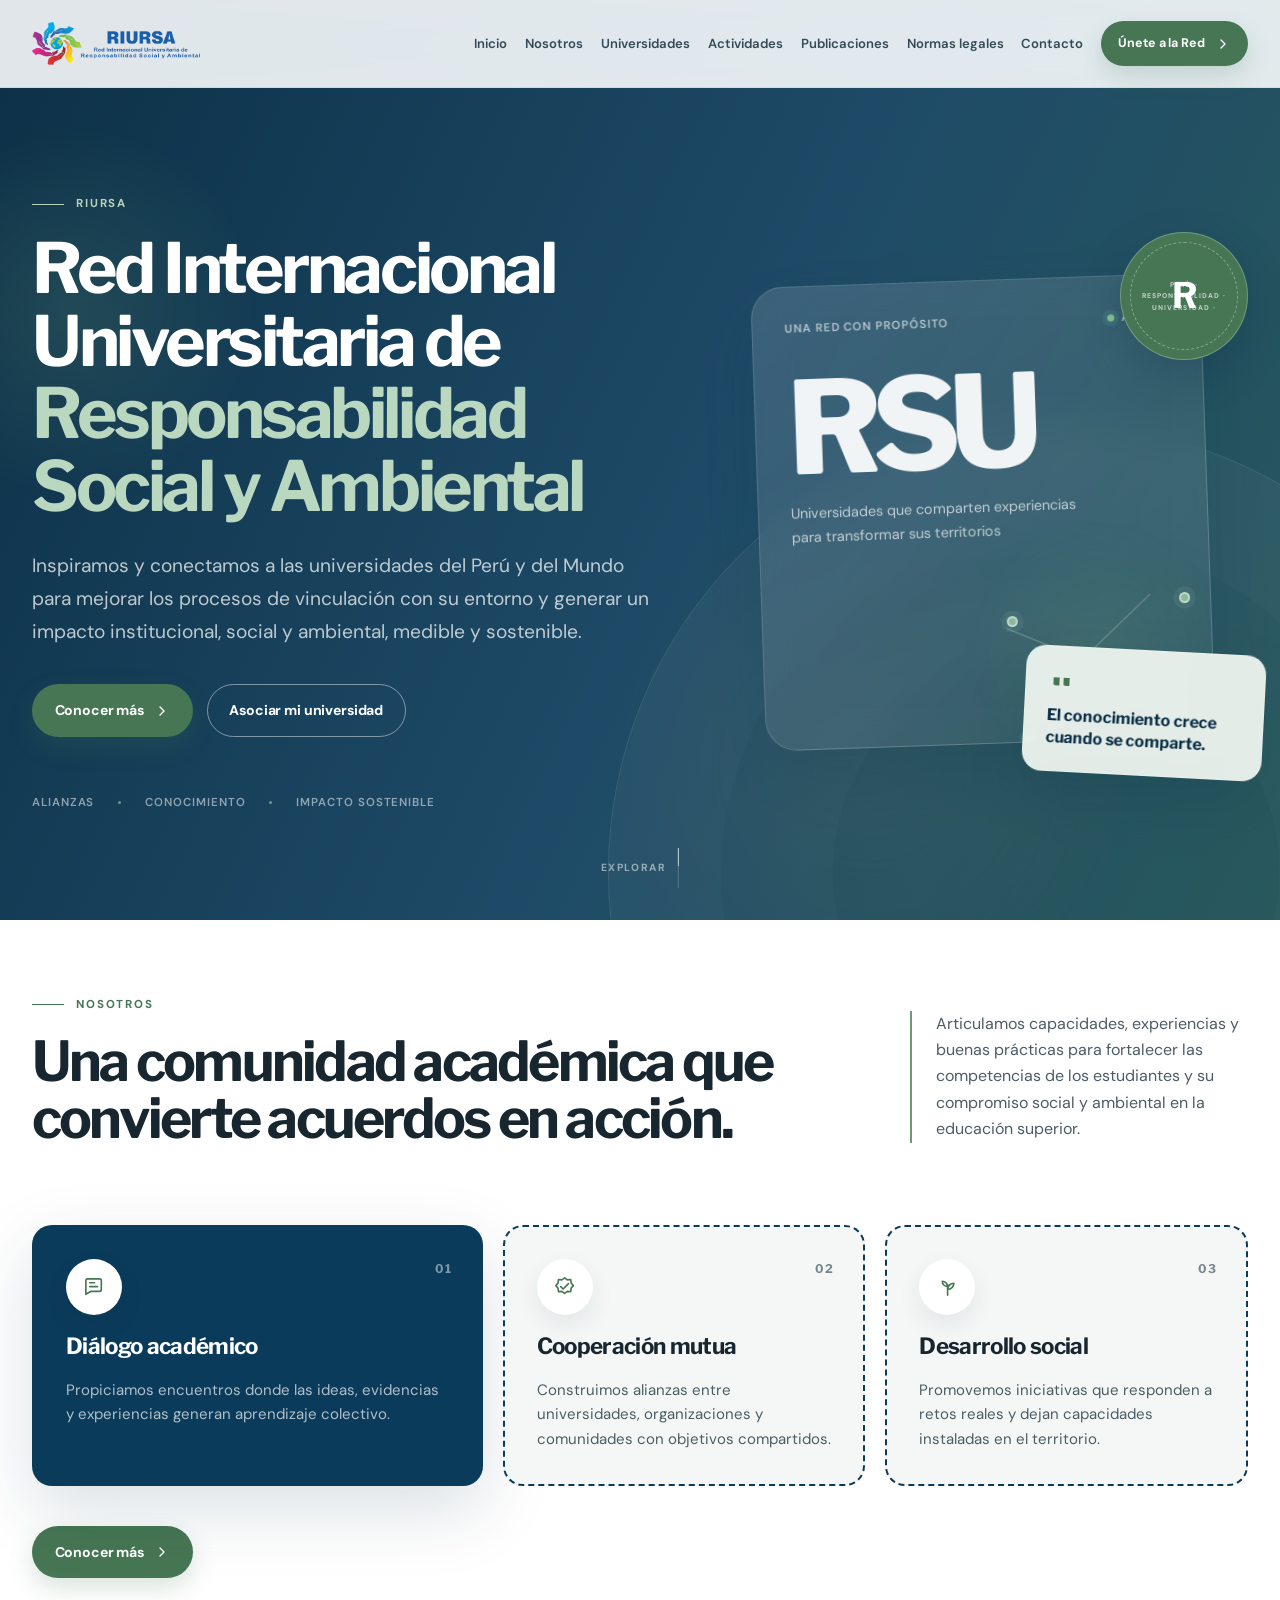
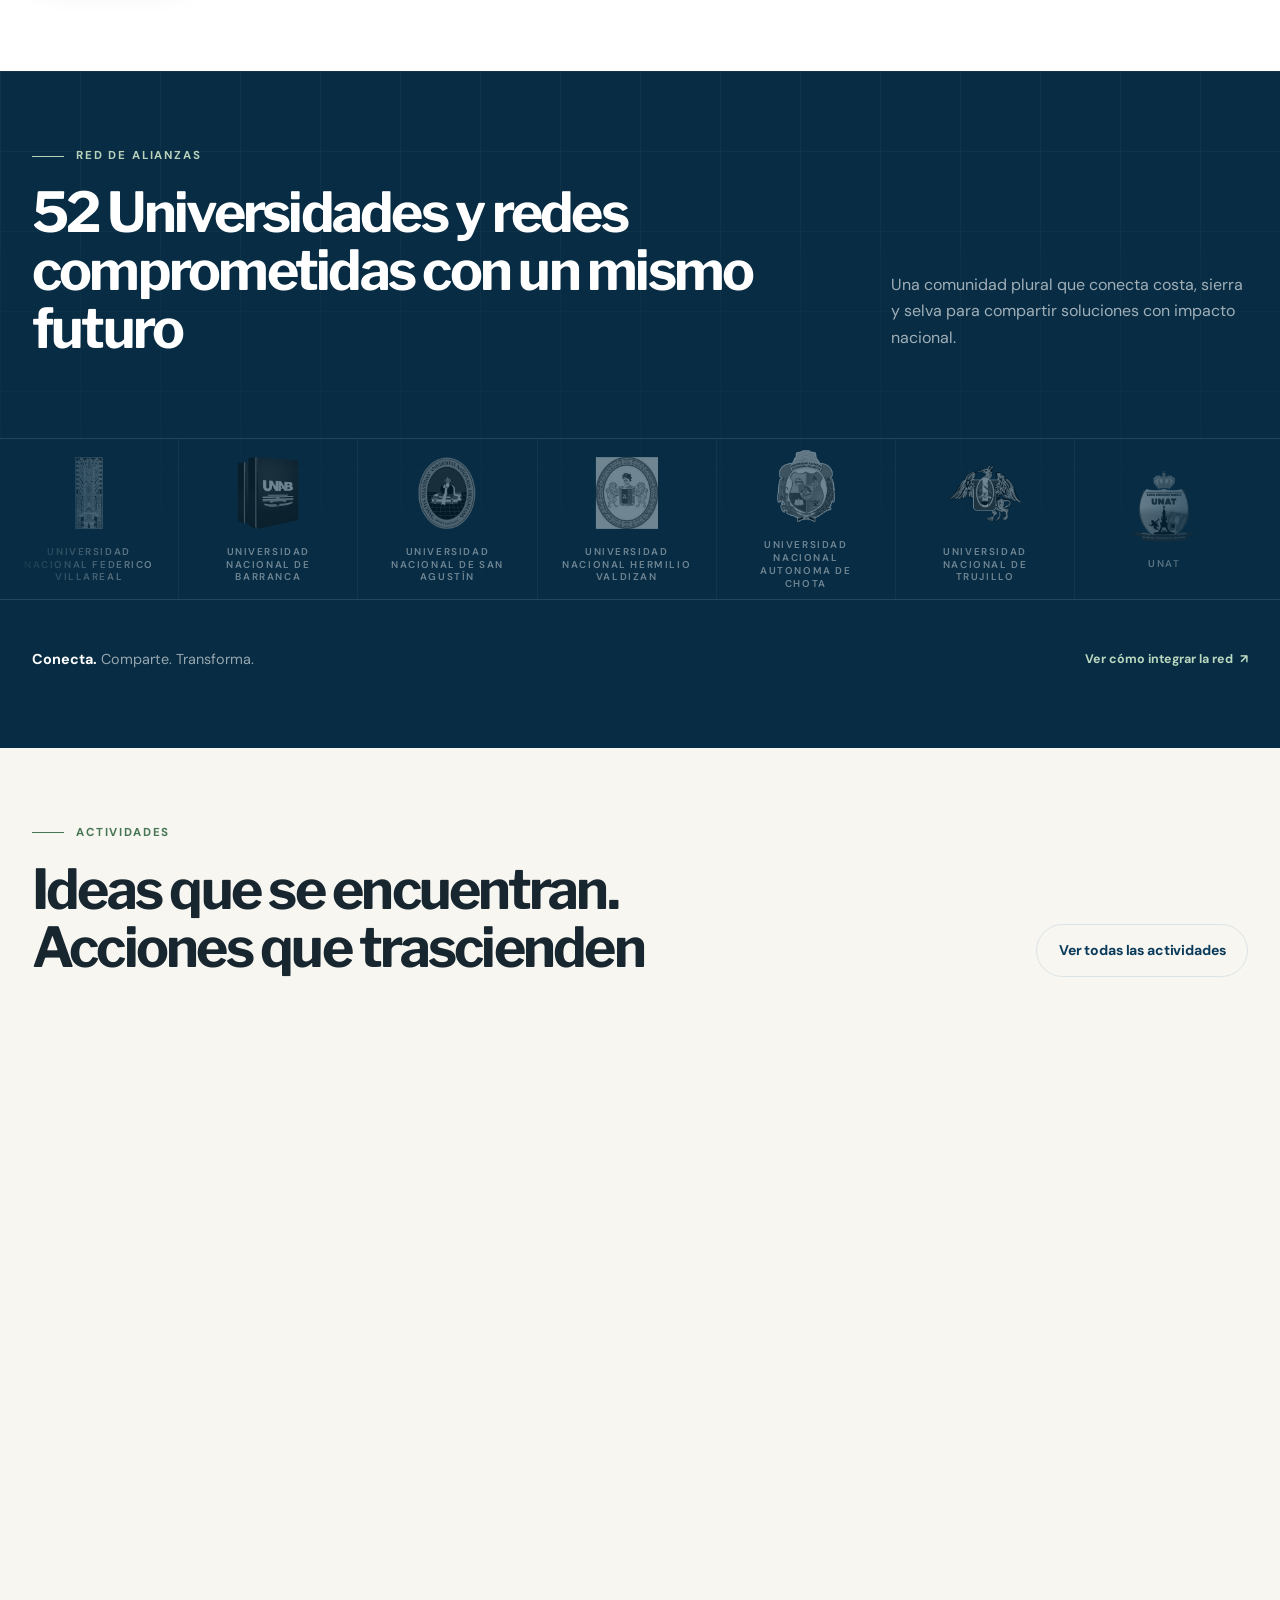
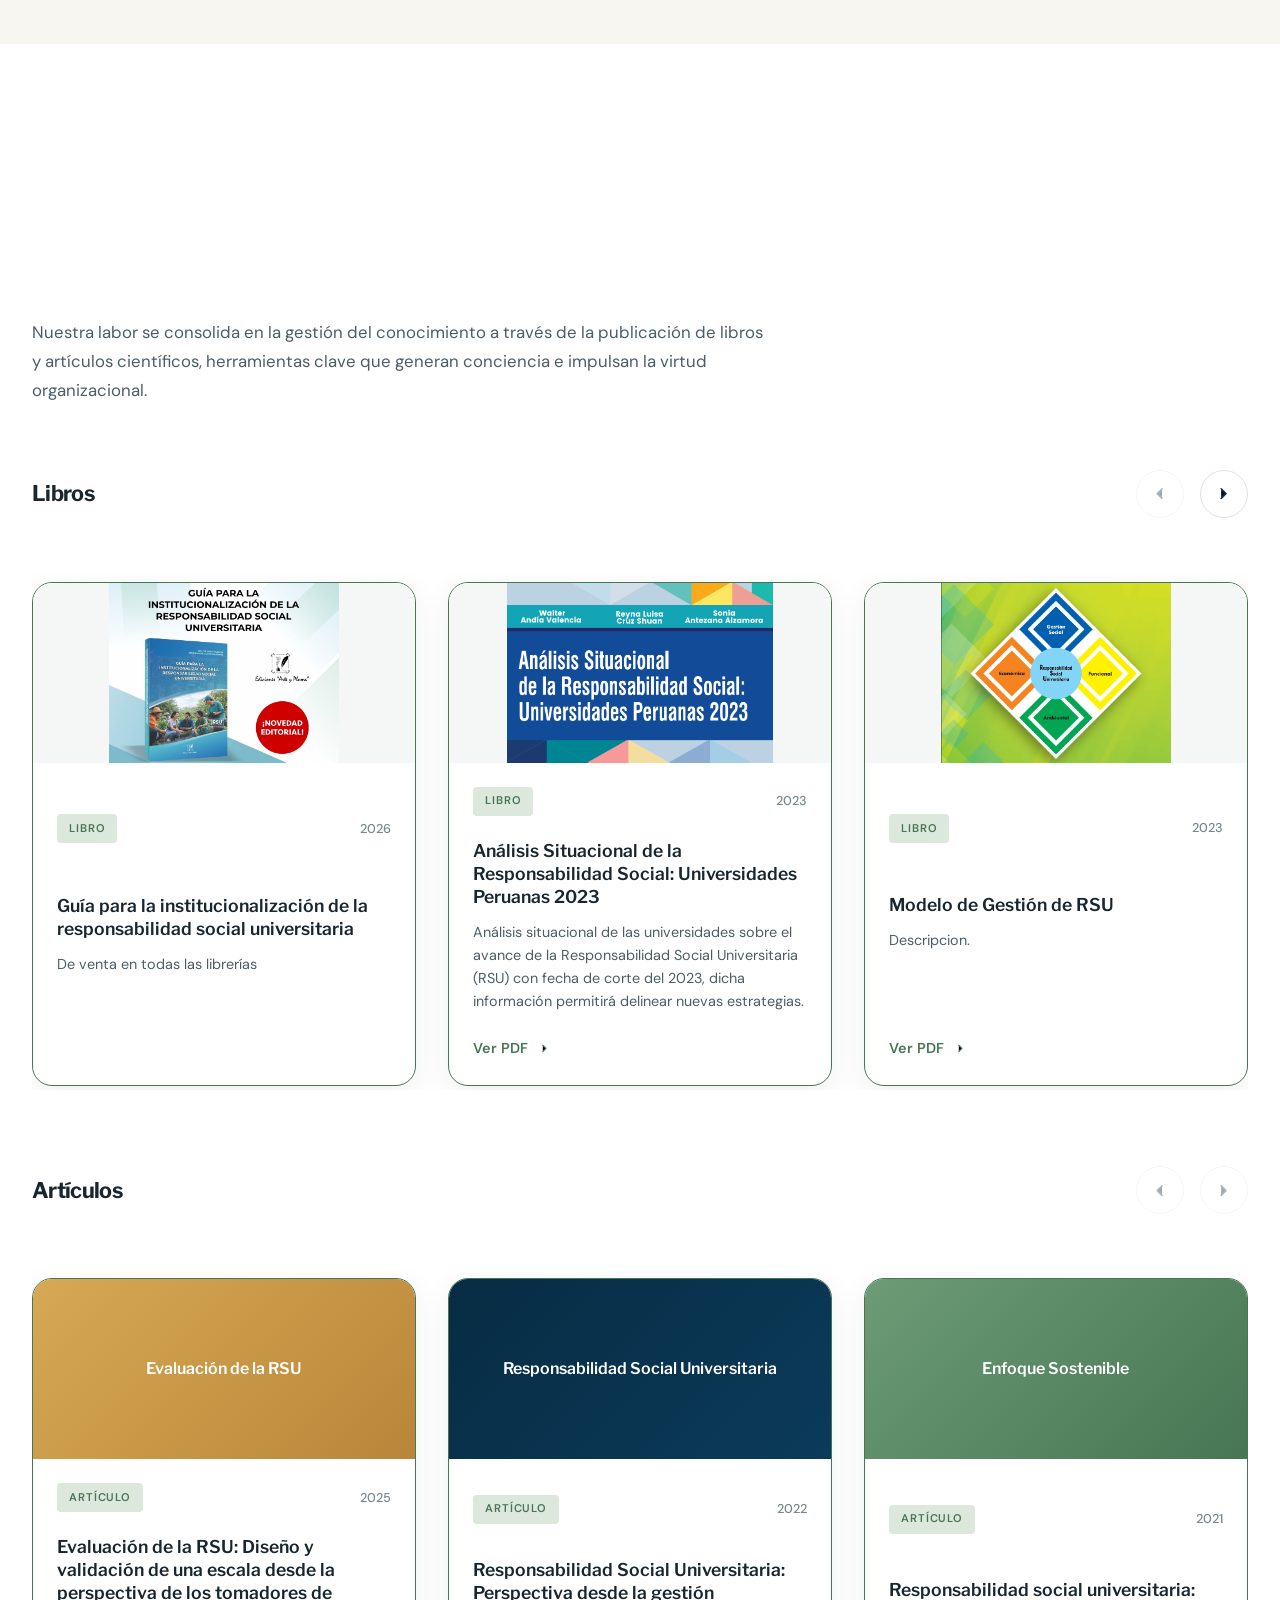
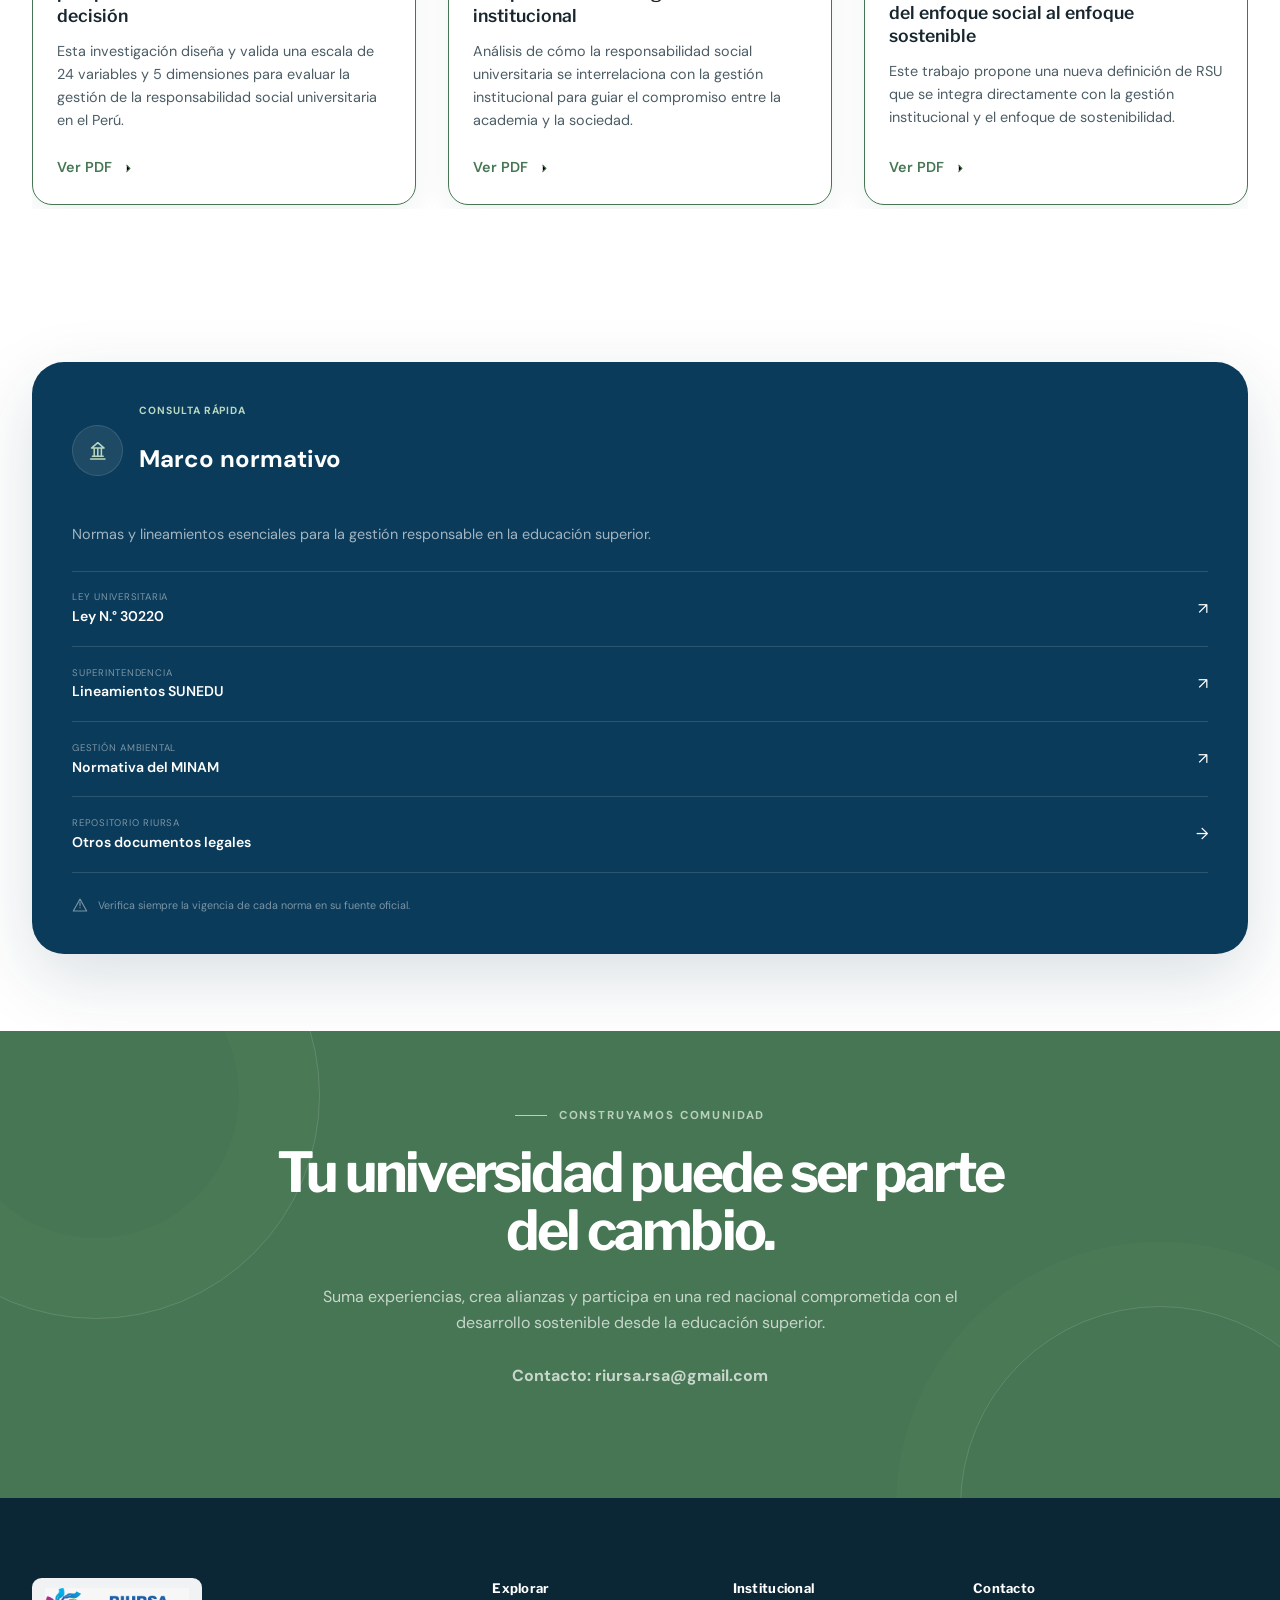
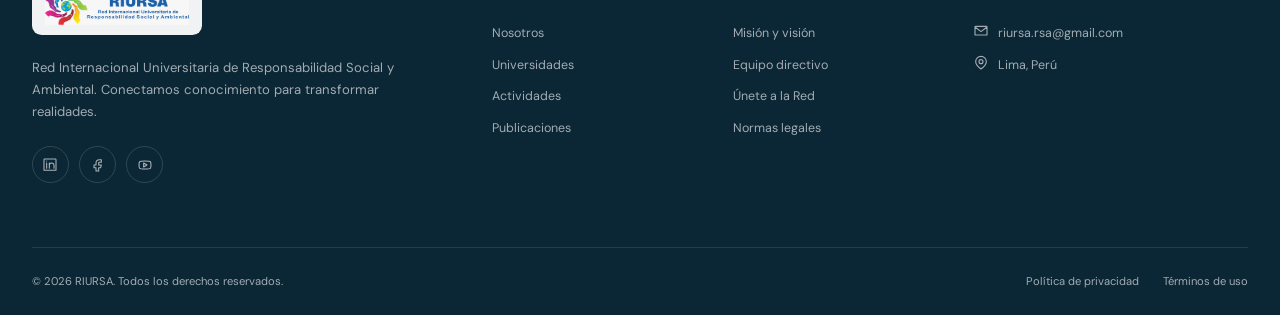
==== index.html @ 76eedd32 "Enhance contact info and remove info request link Updated contact information to be bold and removed" ====
<!doctype html>
<html lang="es">
  <head>
    <meta charset="UTF-8" />
    <meta name="viewport" content="width=device-width, initial-scale=1.0" />
    <meta
      name="description"
      content="RIURSA conecta a universidades del Perú para impulsar la responsabilidad social universitaria, la cooperación académica y el desarrollo sostenible."
    />
    <meta name="theme-color" content="#0b3b5a" />
    <title>RIURSA | Responsabilidad Social Universitaria</title>
    <link rel="icon" type="image/png" href="assets/images/Logo_Riursa3.png">
    <link rel="preconnect" href="https://fonts.googleapis.com" />
    <link rel="preconnect" href="https://fonts.gstatic.com" crossorigin />
    <link
      href="https://fonts.googleapis.com/css2?family=DM+Sans:wght@400;500;600;700&family=Libre+Franklin:wght@600;700;800&display=swap"
      rel="stylesheet"
    />
    <link rel="stylesheet" href="styles.css" />
    <script src="script.js" defer></script>
  </head>
  <body>
    <a class="skip-link" href="#contenido">Ir al contenido principal</a>

    <header class="site-header" id="inicio">
      <div class="nav-shell container">
        <a class="brand" href="#inicio" aria-label="RIURSA, página de inicio">
          <img src="assets/images/Logo_Riursa2.png" alt="RIURSA" width="190" height="65" />
        </a>

        <button
          class="nav-toggle"
          type="button"
          aria-expanded="false"
          aria-controls="main-navigation"
          aria-label="Abrir menú de navegación"
        >
          <span></span>
          <span></span>
          <span></span>
        </button>

        <nav class="main-nav" id="main-navigation" aria-label="Navegación principal">
          <a class="nav-link is-active" href="#inicio">Inicio</a>
          <a class="nav-link" href="#nosotros">Nosotros</a>
          <a class="nav-link" href="#universidades">Universidades</a>
          <a class="nav-link" href="#actividades">Actividades</a>
          <a class="nav-link" href="#publicaciones" data-page="publicaciones">Publicaciones</a>
          <a class="nav-link" href="#normas">Normas legales</a>
          <a class="nav-link" href="#contacto">Contacto</a>
          <a class="button button--small button--primary nav-cta" href="#unete">
            Únete a la Red
            <svg aria-hidden="true" viewBox="0 0 24 24">
              <path d="m9 18 6-6-6-6" />
            </svg>
          </a>
        </nav>
      </div>
    </header>

    <main id="contenido">
      <section class="hero" aria-labelledby="hero-title">
        <div class="hero__glow hero__glow--one" aria-hidden="true"></div>
        <div class="hero__glow hero__glow--two" aria-hidden="true"></div>
        <div class="hero__grid container">
          <div class="hero__content reveal">
            <p class="eyebrow eyebrow--light">
              <span></span>
              RIURSA
            </p>
            <h1 id="hero-title">
              Red Internacional Universitaria de
              <em>Responsabilidad Social y Ambiental</em>
            </h1>
            <p class="hero__lead">
              Inspiramos y conectamos a las universidades del Perú y del Mundo para mejorar los procesos de vinculación
              con su entorno y generar un impacto institucional, social y ambiental, medible y sostenible.
            </p>
            <div class="hero__actions">
              <a class="button button--primary" href="#nosotros">
                Conocer más
                <svg aria-hidden="true" viewBox="0 0 24 24">
                  <path d="m9 18 6-6-6-6" />
                </svg>
              </a>
              <a class="button button--ghost" href="#unete">Asociar mi universidad</a>
            </div>
            <div class="hero__trust" aria-label="Principales áreas de impacto">
              <span>Alianzas</span>
              <span>Conocimiento</span>
              <span>Impacto sostenible</span>
            </div>
          </div>

          <div class="hero__visual reveal reveal--delay" aria-label="Resumen de la red RIURSA">
            <div class="impact-card impact-card--main">
              <div class="impact-card__topline">
                <span>Una red con propósito</span>
                <span class="status-dot">Activa</span>
              </div>
              <div class="impact-card__number">RSU</div>
              <p>Universidades que comparten experiencias para transformar sus territorios</p>
              <div class="impact-map" aria-hidden="true">
                <span class="map-line map-line--one"></span>
                <span class="map-line map-line--two"></span>
                <i class="map-point map-point--one"></i>
                <i class="map-point map-point--two"></i>
                <i class="map-point map-point--three"></i>
                <i class="map-point map-point--four"></i>
                <i class="map-point map-point--five"></i>
              </div>
            </div>
            <div class="impact-card impact-card--quote">
              <svg aria-hidden="true" viewBox="0 0 24 24">
                <path d="M7 17h4V9H5v6c0 1.1.9 2 2 2Zm10 0h4V9h-6v6c0 1.1.9 2 2 2Z" />
              </svg>
              <p>El conocimiento crece cuando se comparte.</p>
            </div>
            <div class="hero__seal" aria-hidden="true">
              <span>PERÚ · RESPONSABILIDAD · UNIVERSIDAD ·</span>
              <strong>R</strong>
            </div>
          </div>
        </div>
        <a class="scroll-cue" href="#nosotros" aria-label="Desplazarse a la siguiente sección">
          <span>Explorar</span>
          <i></i>
        </a>
      </section>

      <section class="about section" id="nosotros" aria-labelledby="about-title">
        <div class="container">
          <div class="section-heading section-heading--split reveal">
            <div>
              <p class="eyebrow"><span></span>Nosotros</p>
              <h2 id="about-title">Una comunidad académica que convierte acuerdos en acción.</h2>
            </div>
            <p>
              Articulamos capacidades, experiencias y buenas prácticas para fortalecer 
              las competencias de los estudiantes y su compromiso social y ambiental en 
              la educación superior.            
            </p>
          </div>

          <div class="pillars-grid">
            <article class="pillar-card pillar-card--featured reveal">
              <div class="pillar-card__number">01</div>
              <div class="icon-box">
                <svg aria-hidden="true" viewBox="0 0 24 24">
                  <path d="M8 12h8M8 8h5m-9 9.5V6a2 2 0 0 1 2-2h12a2 2 0 0 1 2 2v9a2 2 0 0 1-2 2H9l-5 3v-2.5Z" />
                </svg>
              </div>
              <h3>Diálogo académico</h3>
              <p>Propiciamos encuentros donde las ideas, evidencias y experiencias generan aprendizaje colectivo.</p>
            </article>

            <article class="pillar-card reveal reveal--delay">
              <div class="pillar-card__number">02</div>
              <div class="icon-box">
                <svg aria-hidden="true" viewBox="0 0 24 24">
                  <path d="m8 12 2.5 2.5L16 9m-4-6 2.8 2.1 3.5-.4.5 3.5L21 11l-2.2 2.8-.5 3.5-3.5-.4L12 19l-2.8-2.1-3.5.4-.5-3.5L3 11l2.2-2.8.5-3.5 3.5.4L12 3Z" />
                </svg>
              </div>
              <h3>Cooperación mutua</h3>
              <p>Construimos alianzas entre universidades, organizaciones y comunidades con objetivos compartidos.</p>
            </article>

            <article class="pillar-card reveal reveal--delay-2">
              <div class="pillar-card__number">03</div>
              <div class="icon-box">
                <svg aria-hidden="true" viewBox="0 0 24 24">
                  <path d="M12 21V10m0 2C9 12 6.5 9.5 6.5 6.5 9.5 6.5 12 9 12 12Zm0 3c3.6 0 6.5-2.9 6.5-6.5-3.6 0-6.5 2.9-6.5 6.5Z" />
                </svg>
              </div>
              <h3>Desarrollo social</h3>
              <p>Promovemos iniciativas que responden a retos reales y dejan capacidades instaladas en el territorio.</p>
            </article>
          </div>

          <p style="margin-top: 2.5rem;">
            
            <a class="button button--primary" href="nosotros.html">
                Conocer más
                <svg aria-hidden="true" viewBox="0 0 24 24">
                  <path d="m9 18 6-6-6-6" />
                </svg>
            </a>
          </p>
        </div>
      </section>

      <section class="network section" id="universidades" aria-labelledby="network-title">
        <div class="container network__intro reveal">
          <div>
            <p class="eyebrow eyebrow--light"><span></span>Red de alianzas</p>
            <h2 id="network-title">52 Universidades y redes comprometidas con un mismo futuro</h2>
          </div>
          <p>
            Una comunidad plural que conecta costa, sierra y selva para compartir soluciones con
            impacto nacional.
          </p>
        </div>

        <div class="logo-ticker" aria-label="Universidades adheridas a RIURSA">
          <div class="logo-track">
            <div class="university-logo" role="img" aria-label="Universidad Nacional de San Agustín">
              <img src="assets/images/universidades/01_UNFV_Universidad_Nacional_Federico_Villarreal.png" alt="" loading="lazy">
              <small>Universidad Nacional Federico Villareal</small>
            </div>
            <div class="university-logo" role="img" aria-label="Universidad Nacional Mayor de San Marcos">
              <img src="assets/images/universidades/02_UNAB_Universidad_Nacional_de_Barranca.png" alt="" loading="lazy">
              <small>Universidad Nacional de Barranca</small>
            </div>
            <div class="university-logo" role="img" aria-label="Universidad Nacional de San Agustín">
              <img src="assets/images/universidades/03_UNSA_Universidad_Nacional_de_San_Agustin.png" alt="" loading="lazy">
              <small>Universidad Nacional de San Agustín</small>
            </div>
            <div class="university-logo" role="img" aria-label="Universidad Nacional Hermilio Valdizan">
              <img src="assets/images/universidades/04_UNHEVAL_Universidad_Nacional_Hermilio_Valdizan.png" alt="" loading="lazy">
              <small>Universidad Nacional Hermilio Valdizan</small>
            </div>
            <div class="university-logo" role="img" aria-label="Universidad Nacional Autonoma de Chota">
              <img src="assets/images/universidades/05_UNACH_Universidad_Nacional_Autonoma_de_Chota.png" alt="" loading="lazy">
              <small>Universidad Nacional Autonoma de Chota</small>
            </div>
            <div class="university-logo" role="img" aria-label="Universidad Nacional de Trujillo">
              <img src="assets/images/universidades/06_UNT_Universidad_Nacional_de_Trujillo.png" alt="" loading="lazy">
              <small>Universidad Nacional de Trujillo</small>
            </div>
            <div class="university-logo" role="img" aria-label="Universidad Nacional Autonoma de Tayacaja Daniel Hernandez">
              <img src="assets/images/universidades/07_UNAT_Universidad_Nacional_Autonoma_de_Tayacaja_Daniel_Hernandez_Morillo.png" alt="" loading="lazy">
              <small>UNAT</small>
            </div>
            <div class="university-logo" role="img" aria-label="Universidad_Nacional_Agraria_de_la_Selva">
              <img src="assets/images/universidades/08_UNAS_Universidad_Nacional_Agraria_de_la_Selva.png" alt="" loading="lazy">
              <small>Universidad Nacional Agraria de la Selva</small>
            </div>
            <div class="university-logo" role="img" aria-label="Universidad_Catolica_de_Santa_Maria">
              <img src="assets/images/universidades/09_UCSM_Universidad_Catolica_de_Santa_Maria.png" alt="" loading="lazy">
              <small>Universidad Catolica de Santa Maria</small>
            </div>
            <div class="university-logo" role="img" aria-label="Universidad_Nacional_Amazonica_de_Madre_de_Dios">
              <img src="assets/images/universidades/10_UNAMAD_Universidad_Nacional_Amazonica_de_Madre_de_Dios.png" alt="" loading="lazy">
              <small>UNAMAD</small>
            </div>
            <div class="university-logo" role="img" aria-label="Universidad_Nacional_Intercultural_de_Quillabamba">
              <img src="assets/images/universidades/11_UNIQ_Universidad_Nacional_Intercultural_de_Quillabamba.png" alt="" loading="lazy">
              <small>Universidad Nacional Intercultural de Quillabamba</small>
            </div>
            <div class="university-logo" role="img" aria-label="Universidad_Nacional_de_Ucayali">
              <img src="assets/images/universidades/12_UNU_Universidad_Nacional_de_Ucayali.png" alt="" loading="lazy">
              <small>Universidad Nacional de Ucayali</small>
            </div>
            <div class="university-logo" role="img" aria-label="Universidad_Nacional_de_Moquegua">
              <img src="assets/images/universidades/13_UNAM_Universidad_Nacional_de_Moquegua.png" alt="" loading="lazy">
              <small>Universidad Nacional de Moquegua</small>
            </div>
            <div class="university-logo" role="img" aria-label="Universidad_Privada_de_Tacna">
              <img src="assets/images/universidades/14_UPT_Universidad_Privada_de_Tacna.png" alt="" loading="lazy">
              <small>Universidad Privada de Tacna</small>
            </div>
            <div class="university-logo" role="img" aria-label="Universidad_Nacional_Tecnologica_de_Lima_Sur">
              <img src="assets/images/universidades/15_UNTELS_Universidad_Nacional_Tecnologica_de_Lima_Sur.png" alt="" loading="lazy">
              <small>Universidad Nacional Tecnologica de Lima Sur</small>
            </div>
            <div class="university-logo" role="img" aria-label="Universidad_Nacional_Autonoma_Altoandina_de_Tarma">
              <img src="assets/images/universidades/16_UNAAT_Universidad_Nacional_Autonoma_Altoandina_de_Tarma.png" alt="" loading="lazy">
              <small>Universidad Nacional Autonoma Altoandina de Tarma</small>
            </div>
            <div class="university-logo" role="img" aria-label="Universidad_Nacional_de_la_Amazonia_Peruana">
              <img src="assets/images/universidades/17_UNAP_Universidad_Nacional_de_la_Amazonia_Peruana.png" alt="" loading="lazy">
              <small>Universidad Nacional de la Amazonia Peruana</small>
            </div>
            <div class="university-logo" role="img" aria-label="Universidad_Nacional_de_Tumbes">
              <img src="assets/images/universidades/18_UNTUMBES_Universidad_Nacional_de_Tumbes.png" alt="" loading="lazy">
              <small>Universidad Nacional de Tumbes</small>
            </div>
            <div class="university-logo" role="img" aria-label="Universidad_Nacional_de_San_Martin">
              <img src="assets/images/universidades/19_UNSM_Universidad_Nacional_de_San_Martin.png" alt="" loading="lazy">
              <small>Universidad Nacional de San Martin</small>
            </div>
            <div class="university-logo" role="img" aria-label="Universidad_Nacional_Daniel_Alcides_Carrion">
              <img src="assets/images/universidades/20_UNDAC_Universidad_Nacional_Daniel_Alcides_Carrion.png" alt="" loading="lazy">
              <small>Universidad Nacional Daniel Alcides Carrion</small>
            </div>
            <div class="university-logo" role="img" aria-label="Universidad_de_Huanuco">
              <img src="assets/images/universidades/21_UDH_Universidad_de_Huanuco.png" alt="" loading="lazy">
              <small>Universidad de Huanuco</small>
            </div>
            <div class="university-logo" role="img" aria-label="Universidad_Nacional_del_Altiplano">
              <img src="assets/images/universidades/22_UNA_PUNO_Universidad_Nacional_del_Altiplano.png" alt="" loading="lazy">
              <small>Universidad Nacional del Altiplano</small>
            </div>
            <div class="university-logo" role="img" aria-label="Universidad_Nacional_de_Cajamarca">
              <img src="assets/images/universidades/23_UNC_Universidad_Nacional_de_Cajamarca.png" alt="" loading="lazy">
              <small>Universidad Nacional de Cajamarca</small>
            </div>
            <div class="university-logo" role="img" aria-label="Universidad_Nacional_de_San_Cristobal_de_Huamanga">
              <img src="assets/images/universidades/24_UNSCH_Universidad_Nacional_de_San_Cristobal_de_Huamanga.png" alt="" loading="lazy">
              <small>UNSCH</small>
            </div>
            <div class="university-logo" role="img" aria-label="Universidad_Nacional_Jose_Maria_Arguedas">
              <img src="assets/images/universidades/25_UNAJMA_Universidad_Nacional_Jose_Maria_Arguedas.png" alt="" loading="lazy">
              <small>Universidad Nacional Jose Maria Arguedas</small>
            </div>
            <div class="university-logo" role="img" aria-label="Universidad_Nacional_Santiago_Antunez_de_Mayolo">
              <img src="assets/images/universidades/26_UNASAM_Universidad_Nacional_Santiago_Antunez_de_Mayolo.png" alt="" loading="lazy">
              <small>UNASAM</small>
            </div>
            <div class="university-logo" role="img" aria-label="Universidad_Nacional_de_Arte_Diego_Quispe_Tito_del_Cusco">
              <img src="assets/images/universidades/27_UNADQTC_Universidad_Nacional_de_Arte_Diego_Quispe_Tito_del_Cusco.png" alt="" loading="lazy">
              <small>UNADQTC</small>
            </div>
            <div class="university-logo" role="img" aria-label="Universidad_Nacional_Intercultural_de_la_Amazonia">
              <img src="assets/images/universidades/28_UNIA_Universidad_Nacional_Intercultural_de_la_Amazonia.png" alt="" loading="lazy">
              <small>Universidad Nacional Intercultural de la Amazonia</small>
            </div>
            <div class="university-logo" role="img" aria-label="Universidad_Tecnologica_de_los_Andes">
              <img src="assets/images/universidades/29_UTEA_Universidad_Tecnologica_de_los_Andes.png" alt="" loading="lazy">
              <small>Universidad Tecnologica de los Andes</small>
            </div>
            <div class="university-logo" role="img" aria-label="Universidad_Nacional_de_Canete">
              <img src="assets/images/universidades/31_UNDC_Universidad_Nacional_de_Canete.png" alt="" loading="lazy">
              <small>Universidad Nacional de Canetee</small>
            </div>
            <div class="university-logo" role="img" aria-label="Universidad_Nacional_Ciro_Alegria">
              <img src="assets/images/universidades/32_UNCA_Universidad_Nacional_Ciro_Alegria.png" alt="" loading="lazy">
              <small>Universidad Nacional Ciro Alegria</small>
            </div>
            <div class="university-logo" role="img" aria-label="Universidad_Nacional_de_Jaen">
              <img src="assets/images/universidades/33_UNI_Universidad_Nacional_de_Ingenieria.png" alt="" loading="lazy">
              <small>Universidad Nacional de Jaen</small>
            </div>
            <div class="university-logo" role="img" aria-label="Universidad_Nacional_Micaela_Bastidas_de_Apurimac">
              <img src="assets/images/universidades/34_UNAMBA_Universidad_Nacional_Micaela_Bastidas_de_Apurimac.png" alt="" loading="lazy">
              <small>Universidad Nacional Micaela Bastidas</small>
            </div>
            <div class="university-logo" role="img" aria-label="Universidad_Nacional_Jose_Faustino_Sanchez_Carrion">
              <img src="assets/images/universidades/35_UNJFSC_Universidad_Nacional_Jose_Faustino_Sanchez_Carrion.png" alt="" loading="lazy">
              <small>Universidad Nacional Sanchez Carrion</small>
            </div>
            <div class="university-logo" role="img" aria-label="Universidad_Nacional_San_Luis_Gonzaga">
              <img src="assets/images/universidades/36_UNICA_Universidad_Nacional_San_Luis_Gonzaga.png" alt="" loading="lazy">
              <small>Universidad Nacional San Luis Gonzaga</small>
            </div>
            <div class="university-logo" role="img" aria-label="Universidad_Autonoma_del_Peru">
              <img src="assets/images/universidades/37_Universidad_Autonoma_del_Peru.png" alt="" loading="lazy">
              <small>Universidad Autonoma del Peru</small>
            </div>
                        
          </div>
        </div>

        <div class="network__footer container reveal">
          <p><strong>Conecta.</strong> Comparte. Transforma.</p>
          <a class="text-link text-link--light" href="#unete">Ver cómo integrar la red <span aria-hidden="true">↗</span></a>
        </div>
      </section>

      
      <!-- Seccion de ACTIVIDADES -->
      
      <section class="activities section" id="actividades" aria-labelledby="activities-title">
        <div class="container">
          <div class="section-heading section-heading--action reveal">
            <div>
              <p class="eyebrow"><span></span>Actividades</p>
              <h2 id="activities-title">Ideas que se encuentran.<br />Acciones que trascienden</h2>
            </div>
            <a class="button button--outline" href="#actividades-lista">Ver todas las actividades</a>
          </div>

          <div class="activities-grid" id="actividades-lista">
            <article class="activity-card activity-card--featured reveal">
              <a class="activity-card__media" href="#contacto" aria-label="Ver detalles de Capacitación RSU Arequipa">
                <img
                  src="assets/images/Actividad_RSU_Congreso.jpeg"
                  alt="Participantes de RSU Congreso"
                  width="1200"
                  height="900"
                />
                <span class="activity-card__tag">Congreso</span>
              </a>
              <div class="activity-card__body">
                <p class="activity-card__edition">Conversatorio nacional</p>
                <h3>I Congreso Internacional de RSU</h3>
                <div class="activity-card__meta">
                  <span>
                    <svg aria-hidden="true" viewBox="0 0 24 24"><path d="M7 3v3m10-3v3M4 9h16M5 5h14a1 1 0 0 1 1 1v14H4V6a1 1 0 0 1 1-1Z" /></svg>
                    13, 14 y 15 de agosto
                  </span>
                  <span>
                    <svg aria-hidden="true" viewBox="0 0 24 24"><path d="M20 10c0 5-8 11-8 11S4 15 4 10a8 8 0 1 1 16 0Zm-8 3a3 3 0 1 0 0-6 3 3 0 0 0 0 6Z" /></svg>
                    Aula Magna de la UNAP - Iquitos
                  </span>
                </div>
              </div>
            </article>

            
            <article class="activity-card reveal reveal--delay">
              <a class="activity-card__media" href="#contacto" aria-label="Ver detalles de Capacitación RSU Arequipa">
                <img
                  src="assets/images/Actividad_RST.jpeg"
                  alt="Actividad RST"
                  width="1200"
                  height="900"
                />
                <span class="activity-card__tag">Congreso</span>
              </a>
              <div class="activity-card__body">
                <p class="activity-card__edition">Conversatorio nacional</p>
                <h3>XI Foro de Responsabilidad Social Territorial</h3>
                <div class="activity-card__meta">
                  <span>
                    <svg aria-hidden="true" viewBox="0 0 24 24"><path d="M7 3v3m10-3v3M4 9h16M5 5h14a1 1 0 0 1 1 1v14H4V6a1 1 0 0 1 1-1Z" /></svg>
                    7 - 11 de octubre
                  </span>
                  <span>
                    <svg aria-hidden="true" viewBox="0 0 24 24"><path d="M20 10c0 5-8 11-8 11S4 15 4 10a8 8 0 1 1 16 0Zm-8 3a3 3 0 1 0 0-6 3 3 0 0 0 0 6Z" /></svg>
                    Trujillo, Peru
                  </span>
                </div>
              </div>
            </article>

            
            <article class="activity-card reveal reveal--delay-2">
              <a class="activity-card__media activity-card__media--meeting" href="#contacto" aria-label="Ver detalles del Encuentro de representantes universitarios">
                <div class="cover-graphic cover-graphic--meeting" aria-hidden="true">
                  <span class="meeting-dot meeting-dot--one"></span>
                  <span class="meeting-dot meeting-dot--two"></span>
                  <span class="meeting-dot meeting-dot--three"></span>
                  <span class="meeting-line meeting-line--one"></span>
                  <span class="meeting-line meeting-line--two"></span>
                  <strong>RED<br />2026</strong>
                </div>
                <span class="activity-card__tag">Encuentro</span>
              </a>
              <div class="activity-card__body">
                <p class="activity-card__edition">Articulación institucional</p>
                <h3>Encuentro de representantes universitarios</h3>
                <div class="activity-card__meta">
                  <span>
                    <svg aria-hidden="true" viewBox="0 0 24 24"><path d="M7 3v3m10-3v3M4 9h16M5 5h14a1 1 0 0 1 1 1v14H4V6a1 1 0 0 1 1-1Z" /></svg>
                    11 de julio
                  </span>
                  <span>
                    <svg aria-hidden="true" viewBox="0 0 24 24"><path d="M20 10c0 5-8 11-8 11S4 15 4 10a8 8 0 1 1 16 0Zm-8 3a3 3 0 1 0 0-6 3 3 0 0 0 0 6Z" /></svg>
                    Lima, Perú
                  </span>
                </div>
                <!-- <a class="card-link" href="#contacto">Ver detalles <span aria-hidden="true">→</span></a> -->
              </div>
            </article>
          </div>
        </div>
      </section>

      <!-- SECCION DE PUBLICACIONES -->
      
      <section class="publications-page section" id="publicaciones" aria-labelledby="pub-title">
        <div class="container">
          <div class="section-heading section-heading--action reveal">
            <div>
              <p class="eyebrow"><span></span>Publicaciones</p>
              <h2 id="pub-title">Conocimiento que se construye.<br />Gestión que trasciende</h2>
            </div>
          </div>

          <p class="pub-subtitle">
                Nuestra labor se consolida en la gestión del conocimiento a través de la publicación de libros y artículos científicos, 
                herramientas clave que generan conciencia e impulsan la virtud organizacional.
          </p>  
            
          <div class="pub-content">
          <!-- Sección de Libros con Carrusel -->
          <section class="pub-section" aria-labelledby="books-title">
            <div class="resource-title-row">
              <h2 id="books-title" class="pub-section__title">Libros</h2>
              <div class="carousel-controls">
                <button class="carousel-btn carousel-btn--prev" aria-label="Libro anterior">
                  <svg aria-hidden="true" viewBox="0 0 24 24">
                    <path d="M15 18l-6-6 6-6" stroke="currentColor" stroke-width="2" stroke-linecap="round" stroke-linejoin="round"/>
                  </svg>
                </button>
                <button class="carousel-btn carousel-btn--next" aria-label="Siguiente libro">
                  <svg aria-hidden="true" viewBox="0 0 24 24">
                    <path d="M9 18l6-6-6-6" stroke="currentColor" stroke-width="2" stroke-linecap="round" stroke-linejoin="round"/>
                  </svg>
                </button>
              </div>
            </div>

            <div class="articles-carousel">
              <div class="articles-carousel__track" id="booksTrack" role="region" aria-label="Carrusel de libros" tabindex="0">

                <article class="article-card-carousel">
                  <div class="article-card-carousel__image">
                    <img src="assets/images/Libro_Guia_Institucionalizacion_RSU.jpeg" alt="Portada: Guía para la institucionalización de la responsabilidad social universitaria" loading="lazy" width="420" height="200" />
                  </div>
                  <div class="article-card-carousel__content">
                    <p class="article-card-carousel__meta">
                      <span class="article-category">Libro</span>
                      <span class="article-date">2026</span>
                    </p>
                    <h3>Guía para la institucionalización de la responsabilidad social universitaria</h3>
                    <p>
                      De venta en todas las librerías
                    </p>
                  </div>
                </article>

                <article class="article-card-carousel">
                  <div class="article-card-carousel__image">
                    <img src="assets/images/Img_Analisis_Situacional_RSU.png" alt="Portada: Análisis Situacional de la Responsabilidad Social: Universidades Peruanas 2023" loading="lazy" width="420" height="180" />
                  </div>
                  <div class="article-card-carousel__content">
                    <p class="article-card-carousel__meta">
                      <span class="article-category">Libro</span>
                      <span class="article-date">2023</span>
                    </p>
                    <h3>Análisis Situacional de la Responsabilidad Social: Universidades Peruanas 2023</h3>
                    <p>
                      Análisis situacional de las universidades sobre el avance de la Responsabilidad Social Universitaria (RSU) con fecha de corte
                      del 2023, dicha información permitirá delinear nuevas estrategias.
                    </p>
                    <a href="assets/documentos/ANÁLISIS-SITUACIONAL-DE-LA-RESPONSABILIDAD-SOCIAL-FINAL.pdf" target="_blank" class="article-link">
                      Ver PDF
                      <svg aria-hidden="true" viewBox="0 0 24 24">
                        <path d="m9 18 6-6-6-6" stroke="currentColor" stroke-width="2" stroke-linecap="round" stroke-linejoin="round"/>
                      </svg>
                    </a>
                  </div>
                </article>

                <article class="article-card-carousel">
                  <div class="article-card-carousel__image">
                    <img src="assets/images/Img-Modelo-gestion-RSU.png" alt="Portada: Análisis Situacional de la Responsabilidad Social: Universidades Peruanas 2023" loading="lazy" width="420" height="180" />
                  </div>
                  <div class="article-card-carousel__content">
                    <p class="article-card-carousel__meta">
                      <span class="article-category">Libro</span>
                      <span class="article-date">2023</span>
                    </p>
                    <h3>Modelo de Gestión de RSU</h3>
                    <p>
                      Descripcion.
                    </p>
                    <a href="assets/documentos/Libro-Modelo-de-Gestión-de-RSU.pdf" target="_blank" class="article-link">
                      Ver PDF
                      <svg aria-hidden="true" viewBox="0 0 24 24">
                        <path d="m9 18 6-6-6-6" stroke="currentColor" stroke-width="2" stroke-linecap="round" stroke-linejoin="round"/>
                      </svg>
                    </a>
                  </div>
                </article>
                
                <article class="article-card-carousel">
                  <div class="article-card-carousel__image">
                    <img src="assets/images/Avances_propuestas_RSU.png" alt="Portada: Avances y propuestas de RSU: expresión de los involucrados" loading="lazy" width="420" height="180" />
                  </div>
                  <div class="article-card-carousel__content">
                    <p class="article-card-carousel__meta">
                      <span class="article-category">Revista</span>
                      <span class="article-date">2022</span>
                    </p>
                    <h3>Avances y propuestas de RSU: expresión de los involucrados</h3>
                    <p>
                      Se compilan los acuerdos consensuados de los eventos realizados de responsabilidad
                      social y ambiental durante los años del 2018 al 2021.
                    </p>
                    <a href="assets/documentos/Revista-Responsabilidad-y-Sostenibilidad-2022.pdf" target="_blank" class="article-link">
                      Ver PDF
                      <svg aria-hidden="true" viewBox="0 0 24 24">
                        <path d="m9 18 6-6-6-6" stroke="currentColor" stroke-width="2" stroke-linecap="round" stroke-linejoin="round"/>
                      </svg>
                    </a>
                  </div>
                </article>
                
                               
              </div>
            </div>
          </section>

          <!-- Sección de Artículos con Carrusel -->
          
          <section class="pub-section" aria-labelledby="articles-title">
            <div class="resource-title-row">
              <h2 id="articles-title" class="pub-section__title">Artículos</h2>
              <div class="carousel-controls">
                <button class="carousel-btn carousel-btn--prev" aria-label="Artículo anterior">
                  <svg aria-hidden="true" viewBox="0 0 24 24">
                    <path d="M15 18l-6-6 6-6" stroke="currentColor" stroke-width="2" stroke-linecap="round" stroke-linejoin="round"/>
                  </svg>
                </button>
                <button class="carousel-btn carousel-btn--next" aria-label="Siguiente artículo">
                  <svg aria-hidden="true" viewBox="0 0 24 24">
                    <path d="M9 18l6-6-6-6" stroke="currentColor" stroke-width="2" stroke-linecap="round" stroke-linejoin="round"/>
                  </svg>
                </button>
              </div>
            </div>
            
            <div class="articles-carousel">
              <div class="articles-carousel__track" id="articlesTrack" role="region" aria-label="Carrusel de artículos" tabindex="0">

                <article class="article-card-carousel">
                  <div class="article-card-carousel__image" style="background: linear-gradient(135deg, #d7a953 0%, #b8863a 100%);" aria-hidden="true">
                    <span>Evaluación de la RSU</span>
                  </div>
                  <div class="article-card-carousel__content">
                    <p class="article-card-carousel__meta">
                      <span class="article-category">Artículo</span>
                      <span class="article-date">2025</span>
                    </p>
                    <h3>Evaluación de la RSU: Diseño y validación de una escala desde la perspectiva de los tomadores de decisión</h3>
                    <p>
                      Esta investigación diseña y valida una escala de 24 variables y 5 dimensiones 
                      para evaluar la gestión de la responsabilidad social universitaria en el Perú.
                    </p>
                    <a href="https://www.scielo.cl/scielo.php?script=sci_arttext&pid=S0718-50062025000400097&lng=es&nrm=iso&tlng=es" target="_blank" class="article-link">
                      Ver PDF
                      <svg aria-hidden="true" viewBox="0 0 24 24">
                        <path d="m9 18 6-6-6-6" stroke="currentColor" stroke-width="2" stroke-linecap="round" stroke-linejoin="round"/>
                      </svg>
                    </a>
                  </div>
                </article>

                                 
                <article class="article-card-carousel">
                  <div class="article-card-carousel__image" style="background: linear-gradient(135deg, #072c43 0%, #0b3b5a 100%);" aria-hidden="true">
                    <span>Responsabilidad Social Universitaria</span>
                  </div>
                  <div class="article-card-carousel__content">
                    <p class="article-card-carousel__meta">
                      <span class="article-category">Artículo</span>
                      <span class="article-date">2022</span>
                    </p>
                    <h3>Responsabilidad Social Universitaria: Perspectiva desde la gestión institucional</h3>
                    <p>
                      Análisis de cómo la responsabilidad social universitaria se interrelaciona con la gestión 
                      institucional para guiar el compromiso entre la academia y la sociedad.
                    </p>
                    <a href="https://revistas.upel.edu.ve/index.php/investigacionypostgrado/article/view/1466" target="_blank" class="article-link">
                      Ver PDF
                      <svg aria-hidden="true" viewBox="0 0 24 24">
                        <path d="m9 18 6-6-6-6" stroke="currentColor" stroke-width="2" stroke-linecap="round" stroke-linejoin="round"/>
                      </svg>
                    </a>
                  </div>
                </article>

                <article class="article-card-carousel">
                  <div class="article-card-carousel__image" style="background: linear-gradient(135deg, #6c9b76 0%, #467653 100%);" aria-hidden="true">
                    <span>Enfoque Sostenible</span>
                  </div>
                  <div class="article-card-carousel__content">
                    <p class="article-card-carousel__meta">
                      <span class="article-category">Artículo</span>
                      <span class="article-date">2021</span>
                    </p>
                    <h3>Responsabilidad social universitaria: del enfoque social al enfoque sostenible</h3>
                    <p>
                      Este trabajo propone una nueva definición de RSU que se integra directamente con la gestión institucional y el enfoque de sostenibilidad.
                    </p>
                    <a href="https://revistas.uh.cu/rces/article/view/43" target="_blank" class="article-link">
                      Ver PDF
                      <svg aria-hidden="true" viewBox="0 0 24 24">
                        <path d="m9 18 6-6-6-6" stroke="currentColor" stroke-width="2" stroke-linecap="round" stroke-linejoin="round"/>
                      </svg>
                    </a>
                  </div>
                </article>                     
              
              </div>
            </div>
          </section>
        </div>
        </div>
      </section>

      <section class="resources section" id="normas" aria-labelledby="legal-title">
        <div class="container">
          <div class="legal-panel reveal">
            <div class="legal-panel__header">
              <span class="legal-panel__icon">
                <svg aria-hidden="true" viewBox="0 0 24 24"><path d="M4 21h16M6 18h12M8 18V9m4 9V9m4 9V9M5 9h14L12 3 5 9Z" /></svg>
              </span>
              <div>
                <p>Consulta rápida</p>
                <h2 id="legal-title">Marco normativo</h2>
              </div>
            </div>
            <p class="legal-panel__intro">
              Normas y lineamientos esenciales para la gestión responsable en la educación superior.
            </p>
            <div class="legal-list">
              <a href="https://www.gob.pe/institucion/minedu/normas-legales/118482-30220" target="_blank" rel="noopener noreferrer">
                <span><small>Ley universitaria</small><strong>Ley N.° 30220</strong></span>
                <i aria-hidden="true">↗</i>
              </a>
              <a href="https://www.sunedu.gob.pe/" target="_blank" rel="noopener noreferrer">
                <span><small>Superintendencia</small><strong>Lineamientos SUNEDU</strong></span>
                <i aria-hidden="true">↗</i>
              </a>
              <a href="https://www.gob.pe/minam" target="_blank" rel="noopener noreferrer">
                <span><small>Gestión ambiental</small><strong>Normativa del MINAM</strong></span>
                <i aria-hidden="true">↗</i>
              </a>
              <a href="#contacto">
                <span><small>Repositorio RIURSA</small><strong>Otros documentos legales</strong></span>
                <i aria-hidden="true">→</i>
              </a>
            </div>
            <div class="legal-panel__note">
              <svg aria-hidden="true" viewBox="0 0 24 24"><path d="M12 8v5m0 3v.01M12 3 2 21h20L12 3Z" /></svg>
              Verifica siempre la vigencia de cada norma en su fuente oficial.
            </div>
          </div>
        </div>
      </section>

      <section class="join section" id="unete" aria-labelledby="join-title">
        <div class="join__shape join__shape--one" aria-hidden="true"></div>
        <div class="join__shape join__shape--two" aria-hidden="true"></div>
        <div class="container join__content reveal">
          <p class="eyebrow eyebrow--light"><span></span>Construyamos comunidad</p>
          <h2 id="join-title">Tu universidad puede ser parte del cambio.</h2>
          <p>
            Suma experiencias, crea alianzas y participa en una red nacional comprometida con el
            desarrollo sostenible desde la educación superior. <br><br> <strong>Contacto: riursa.rsa@gmail.com</strong>
          </p>
          
        </div>
      </section>
    </main>

    <footer class="site-footer" id="contacto">
      <div class="container footer-grid">
        <div class="footer-brand">
          <a class="brand brand--footer" href="#inicio" aria-label="RIURSA, volver al inicio">
            <img src="assets/images/Logo_Riursa.jpeg" alt="RIURSA" width="200" height="68" />
          </a>
          <p>
            Red Internacional Universitaria de Responsabilidad Social y Ambiental. Conectamos
            conocimiento para transformar realidades.
          </p>
          <div class="social-links" aria-label="Redes sociales">
            <a href="https://www.linkedin.com/company/riursa/" target="_blank" aria-label="LinkedIn">
              <svg aria-hidden="true" viewBox="0 0 24 24"><path d="M7 9v8M7 6v.01M11 17v-4.5a3.5 3.5 0 0 1 7 0V17m-7 0V9M4 3h16a1 1 0 0 1 1 1v16H3V4a1 1 0 0 1 1-1Z" /></svg>
            </a>
            <a href="https://www.facebook.com/Riursa/" target="_blank" aria-label="Facebook">
              <svg aria-hidden="true" viewBox="0 0 24 24"><path d="M14 8h3V4h-3a5 5 0 0 0-5 5v3H6v4h3v5h4v-5h3l1-4h-4V9a1 1 0 0 1 1-1Z" /></svg>
            </a>
            <a href="#contacto" aria-label="YouTube">
              <svg aria-hidden="true" viewBox="0 0 24 24"><path d="M21 12s0-4-1-5-8-1-8-1-7 0-8 1-1 5-1 5 0 4 1 5 8 1 8 1 7 0 8-1 1-5 1-5Z" /><path d="m10 9 5 3-5 3V9Z" /></svg>
            </a>
          </div>
        </div>

        <div class="footer-column">
          <h3>Explorar</h3>
          <a href="#nosotros">Nosotros</a>
          <a href="#universidades">Universidades</a>
          <a href="#actividades">Actividades</a>
          <a href="#publicaciones" data-page="publicaciones">Publicaciones</a>
        </div>

        <div class="footer-column">
          <h3>Institucional</h3>
          <a href="nosotros.html">Misión y visión</a>
          <a href="equipo.html">Equipo directivo</a>
          <a href="#unete">Únete a la Red</a>
          <a href="#normas">Normas legales</a>
        </div>

        <div class="footer-column footer-contact">
          <h3>Contacto</h3>
          <a href="">
            <svg aria-hidden="true" viewBox="0 0 24 24"><path d="m3 6 9 7 9-7M4 5h16a1 1 0 0 1 1 1v12H3V6a1 1 0 0 1 1-1Z" /></svg>
            riursa.rsa@gmail.com
          </a>
          <p>
            <svg aria-hidden="true" viewBox="0 0 24 24"><path d="M20 10c0 5-8 11-8 11S4 15 4 10a8 8 0 1 1 16 0Zm-8 3a3 3 0 1 0 0-6 3 3 0 0 0 0 6Z" /></svg>
            Lima, Perú
          </p>
        </div>
      </div>

      <div class="container footer-bottom">
        <p>© 2026 RIURSA. Todos los derechos reservados.</p>
        <div>
          <a href="#contacto">Política de privacidad</a>
          <a href="#contacto">Términos de uso</a>
        </div>
      </div>
    </footer>
  </body>
</html>
---- styles.css ----
/* ============================================================================
   HOJA DE ESTILOS — RIURSA
   ----------------------------------------------------------------------------
   Este archivo está organizado en el MISMO ORDEN en que aparecen las
   secciones dentro de index.html: primero lo general (colores, reset,
   utilidades), luego el encabezado, luego cada sección de la página de
   arriba hacia abajo, y al final el footer y los ajustes para pantallas
   pequeñas (responsive).

   ¿CÓMO ENCONTRAR LO QUE NECESITAS?
   Busca (Ctrl/Cmd + F) el número de sección o el nombre de la clase que
   viste en el HTML. Cada bloque grande empieza con un comentario-banner
   como el de esta misma introducción, con un número y un título en
   mayúsculas (por ejemplo: "3. ENCABEZADO Y MENÚ DE NAVEGACIÓN").
   ¿CÓMO CAMBIAR UN COLOR?
   Casi todos los colores del sitio están definidos UNA sola vez al inicio,
   en la sección "1. VARIABLES DE DISEÑO" (dentro de :root). Cambia el color
   ahí y se actualiza en TODO el sitio automáticamente. Evita escribir
   colores nuevos "sueltos" más abajo en el archivo.
   ============================================================================ */


/* ==========================================================================
   1. VARIABLES DE DISEÑO (colores, fuentes, tamaños)
   Se usa en: todo el documento
   ----------------------------------------------------------------------
   Aquí se define, una sola vez, cada color, fuente y medida que se
   reutiliza en el resto del archivo (por eso se ven cosas como
   var(--color-primary) más abajo: significa 'usa el color definido acá').

   💡 EJEMPLO — cambiar el color institucional (azul) de toda la web:
      modifica el valor de --color-primary. Todo lo que usa ese azul
      (botones, enlaces activos, fondo del héroe, etc.) cambiará junto.
   💡 --color-secondary es el verde 'ecológico' usado en acentos.
   💡 --font-display es la fuente de los títulos; --font-body la del texto.
   ========================================================================== */

:root {
  --color-primary: #0b3b5a;
  --color-primary-deep: #072c43;
  --color-primary-soft: #dceaf0;
  --color-secondary: #6c9b76;
  --color-secondary-deep: #467653;
  --color-secondary-light: #dce8dc;
  --color-accent: #d7a953;
  --color-ink: #17262f;
  --color-text: #4c5d65;
  --color-muted: #78878d;
  --color-line: #dce3e5;
  --color-surface: #f4f7f6;
  --color-surface-warm: #f7f6f1;
  --color-white: #ffffff;
  --font-display: "Libre Franklin", sans-serif;
  --font-body: "DM Sans", sans-serif;
  --shadow-sm: 0 8px 30px rgba(16, 44, 55, 0.07);
  --shadow-lg: 0 24px 70px rgba(7, 44, 67, 0.15);
  --radius-sm: 0.75rem;
  --radius-md: 1.25rem;
  --radius-lg: 2rem;
  --container: 76rem;
  --header-height: 5.5rem;
  --transition: 220ms cubic-bezier(0.2, 0.8, 0.2, 1);
}

/* ==========================================================================
   2. BASE / RESET DEL NAVEGADOR
   Se usa en: toda la página (etiquetas html, body, a, img, botones...)
   ----------------------------------------------------------------------
   Reglas generales que igualan cómo los navegadores muestran las
   etiquetas HTML básicas (quitan márgenes por defecto, definen el
   tipo de letra base, el color de fondo general, etc.).
   Normalmente NO necesitas tocar nada aquí salvo que quieras cambiar
   el color de fondo o de texto por defecto de TODA la página.
   ========================================================================== */

*,
*::before,
*::after {
  box-sizing: border-box;
}

html {
  scroll-behavior: smooth;
  scroll-padding-top: calc(var(--header-height) + 1rem);
}

body {
  margin: 0;
  color: var(--color-text);
  background: var(--color-white);
  font-family: var(--font-body);
  font-size: 1rem;
  line-height: 1.65;
  -webkit-font-smoothing: antialiased;
}

body.nav-open {
  overflow: hidden;
}

img,
svg {
  display: block;
}

img {
  max-width: 100%;
}

a {
  color: inherit;
  text-decoration: none;
}

button,
a {
  -webkit-tap-highlight-color: transparent;
}

button,
input,
textarea,
select {
  font: inherit;
}

:focus-visible {
  outline: 3px solid var(--color-accent);
  outline-offset: 4px;
}

/* ==========================================================================
   3. UTILIDADES GENERALES (se repiten en varias secciones)
   Se usa en: clases reutilizables: .container, .section, .button, .eyebrow, etc.
   ----------------------------------------------------------------------
   Clases 'de ayuda' que se usan en MUCHAS secciones distintas del
   sitio, no solo en una. Por ejemplo, .button define el estilo base
   de todos los botones, y luego cada variante (--primary, --ghost,
   --outline, --light) cambia solo el color según dónde se use.
   .section-heading y .eyebrow son el 'título pequeño + título grande'
   que se repite arriba de casi cada sección (Nosotros, Actividades...).
   .reveal controla la animación de aparición suave al hacer scroll.

   💡 EJEMPLO — cambiar el color de TODOS los botones verdes
      (los principales, tipo 'Únete a la Red'): busca .button--primary
      y cambia su 'background'.
   ========================================================================== */

.skip-link {
  position: fixed;
  top: 1rem;
  left: 1rem;
  z-index: 1000;
  padding: 0.75rem 1rem;
  color: var(--color-white);
  background: var(--color-primary-deep);
  border-radius: 0.5rem;
  transform: translateY(-160%);
  transition: transform var(--transition);
}

.skip-link:focus {
  transform: translateY(0);
}

.container {
  width: min(calc(100% - 3rem), var(--container));
  margin-inline: auto;
}

.section {
  padding-block: clamp(4rem, 6vw, 7rem);
}

.button {
  min-height: 3.25rem;
  padding: 0.85rem 1.35rem;
  display: inline-flex;
  align-items: center;
  justify-content: center;
  gap: 0.65rem;
  color: var(--color-primary);
  font-size: 0.88rem;
  font-weight: 700;
  letter-spacing: -0.01em;
  border: 1px solid transparent;
  border-radius: 999px;
  cursor: pointer;
  transition: color var(--transition), background var(--transition), border-color var(--transition), transform var(--transition), box-shadow var(--transition);
}

.button svg {
  width: 1rem;
  fill: none;
  stroke: currentColor;
  stroke-linecap: round;
  stroke-linejoin: round;
  stroke-width: 2;
  transition: transform var(--transition);
}

.button:hover {
  transform: translateY(-2px);
}

.button:hover svg {
  transform: translateX(3px);
}

.button--small {
  min-height: 2.75rem;
  padding: 0.68rem 1rem;
  font-size: 0.78rem;
}

.button--primary {
  color: var(--color-white);
  background: var(--color-secondary-deep);
  box-shadow: 0 10px 24px rgba(70, 118, 83, 0.2);
}

.button--primary:hover {
  background: #3d6c49;
  box-shadow: 0 14px 28px rgba(70, 118, 83, 0.28);
}

.button--ghost {
  color: var(--color-white);
  border-color: rgba(255, 255, 255, 0.45);
}

.button--ghost:hover {
  background: rgba(255, 255, 255, 0.1);
  border-color: rgba(255, 255, 255, 0.85);
}

.button--outline {
  color: var(--color-primary);
  background: transparent;
  border-color: var(--color-line);
}

.button--outline:hover {
  border-color: var(--color-primary);
  background: var(--color-white);
}

.button--light {
  color: var(--color-primary-deep);
  background: var(--color-white);
  box-shadow: 0 12px 30px rgba(7, 44, 67, 0.16);
}

.button--light:hover {
  box-shadow: 0 16px 36px rgba(7, 44, 67, 0.24);
}

.eyebrow {
  margin: 0 0 1.25rem;
  display: flex;
  align-items: center;
  gap: 0.75rem;
  color: var(--color-secondary-deep);
  font-size: 0.72rem;
  font-weight: 700;
  letter-spacing: 0.16em;
  line-height: 1.4;
  text-transform: uppercase;
}

.eyebrow span {
  width: 2rem;
  height: 1px;
  background: currentColor;
}

.eyebrow--light {
  color: #b7d1bb;
}

.hero h1,
.section-heading h2,
.network h2,
.join h2 {
  margin: 0;
  color: var(--color-ink);
  font-family: var(--font-display);
  font-weight: 700;
  letter-spacing: -0.05em;
  line-height: 1.05;
}

.section-heading {
  margin-bottom: clamp(3rem, 6vw, 5rem);
}

.section-heading h2,
.network h2,
.join h2 {
  font-size: clamp(2.2rem, 4.3vw, 4rem);
}

.section-heading--split {
  display: grid;
  grid-template-columns: minmax(0, 1.4fr) minmax(18rem, 0.6fr);
  align-items: end;
  gap: clamp(2rem, 7vw, 7rem);
}

.section-heading--split > p {
  margin: 0 0 0.35rem;
  padding-left: 1.5rem;
  color: var(--color-text);
  border-left: 2px solid var(--color-secondary);
}

.section-heading--action {
  display: flex;
  align-items: end;
  justify-content: space-between;
  gap: 2rem;
}

.text-link {
  display: inline-flex;
  align-items: center;
  gap: 0.45rem;
  color: var(--color-primary);
  font-size: 0.78rem;
  font-weight: 700;
}

.text-link span {
  transition: transform var(--transition);
}

.text-link:hover span {
  transform: translate(2px, -2px);
}

.text-link--light {
  color: #b9d8bf;
}

.card-link {
  margin-top: 1.4rem;
  padding-top: 1rem;
  display: flex;
  align-items: center;
  justify-content: space-between;
  color: var(--color-primary);
  border-top: 1px solid var(--color-line);
  font-size: 0.78rem;
  font-weight: 700;
}

.card-link span {
  transition: transform var(--transition);
}

.card-link:hover span {
  transform: translateX(4px);
}

.join__content > p:not(.eyebrow) {
  max-width: 40rem;
  margin: 1.5rem auto 2rem;
  color: rgba(255, 255, 255, 0.7);
}

.reveal {
  opacity: 0;
  transform: translateY(24px);
  transition: opacity 750ms ease, transform 750ms cubic-bezier(0.2, 0.8, 0.2, 1);
}

.reveal--delay {
  transition-delay: 120ms;
}

.reveal--delay-2 {
  transition-delay: 220ms;
}

.reveal.is-visible {
  opacity: 1;
  transform: translateY(0);
}

/* ==========================================================================
   4. ENCABEZADO Y MENÚ DE NAVEGACIÓN
   Se usa en: <header class="site-header"> ... <nav class="main-nav">
   ----------------------------------------------------------------------
   Todo lo relacionado a la barra superior fija: el fondo semi-
   transparente con desenfoque, el logo (.brand), los enlaces del menú
   horizontal (.nav-link) y el botón de hamburguesa para móvil
   (.nav-toggle).
   ========================================================================== */

.site-header {
  position: fixed;
  inset: 0 0 auto;
  z-index: 100;
  height: var(--header-height);
  background: rgba(255, 255, 255, 0.88);
  border-bottom: 1px solid rgba(11, 59, 90, 0.08);
  backdrop-filter: blur(18px) saturate(140%);
  transition: box-shadow var(--transition), background var(--transition);
}

.site-header.is-scrolled {
  background: rgba(255, 255, 255, 0.96);
  box-shadow: 0 10px 35px rgba(7, 44, 67, 0.08);
}

.nav-shell {
  height: 100%;
  display: flex;
  align-items: center;
  justify-content: space-between;
  gap: 2rem;
}

.brand {
  display: inline-flex;
  align-items: center;
  flex: 0 0 auto;
}

.brand img {
  width: 10.5rem;
  height: auto;
}

.main-nav {
  display: flex;
  align-items: center;
  gap: clamp(0.85rem, 1.4vw, 1.45rem);
}

.nav-link {
  position: relative;
  color: #344b57;
  font-size: 0.82rem;
  font-weight: 600;
  white-space: nowrap;
}

.nav-link::after {
  content: "";
  position: absolute;
  right: 0;
  bottom: -0.6rem;
  left: 0;
  height: 2px;
  background: var(--color-secondary);
  transform: scaleX(0);
  transform-origin: right;
  transition: transform var(--transition);
}

.nav-link:hover,
.nav-link.is-active {
  color: var(--color-primary);
}

.nav-link:hover::after,
.nav-link.is-active::after {
  transform: scaleX(1);
  transform-origin: left;
}

.nav-toggle {
  display: none;
  width: 2.75rem;
  height: 2.75rem;
  padding: 0;
  align-items: center;
  justify-content: center;
  flex-direction: column;
  gap: 0.32rem;
  color: var(--color-primary);
  background: transparent;
  border: 1px solid var(--color-line);
  border-radius: 50%;
  cursor: pointer;
}

.nav-toggle span {
  width: 1.1rem;
  height: 2px;
  background: currentColor;
  transition: transform var(--transition), opacity var(--transition);
}

.nav-toggle[aria-expanded="true"] span:first-child {
  transform: translateY(0.43rem) rotate(45deg);
}

.nav-toggle[aria-expanded="true"] span:nth-child(2) {
  opacity: 0;
}

.nav-toggle[aria-expanded="true"] span:last-child {
  transform: translateY(-0.43rem) rotate(-45deg);
}

/* ==========================================================================
   5. SECCIÓN HERO (bienvenida / portada)
   Se usa en: <section class="hero" id="inicio">
   ----------------------------------------------------------------------
   El primer bloque grande que se ve al entrar al sitio: título
   principal (h1), texto de bienvenida, botones de acción y la tarjeta
   visual decorativa de la derecha (.impact-card, con el mapa de
   puntos y el sello circular 'R').

   💡 EJEMPLO — cambiar el degradado de fondo del hero: busca .hero y
      modifica la propiedad 'background' (el primer 'linear-gradient').
   💡 EJEMPLO — cambiar el texto destacado en verde dentro del título
      (la palabra dentro de <em>): busca '.hero h1 em' y cambia 'color'.
   ========================================================================== */

.hero {
  position: relative;
  min-height: min(56rem, 100svh);
  padding-top: var(--header-height);
  display: grid;
  align-items: center;
  overflow: hidden;
  color: var(--color-white);
  background:
    linear-gradient(115deg, rgba(7, 44, 67, 0.98), rgba(11, 59, 90, 0.92) 55%, rgba(24, 76, 80, 0.93)),
    repeating-linear-gradient(120deg, transparent 0 60px, rgba(255, 255, 255, 0.03) 61px 62px);
}

.hero::before {
  content: "";
  position: absolute;
  inset: 0;
  opacity: 0.12;
  background-image: radial-gradient(rgba(255, 255, 255, 0.9) 0.7px, transparent 0.7px);
  background-size: 12px 12px;
  mask-image: linear-gradient(to right, transparent, #000 45%, #000);
}

.hero::after {
  content: "";
  position: absolute;
  right: -14rem;
  bottom: -25rem;
  width: 56rem;
  height: 56rem;
  border: 1px solid rgba(255, 255, 255, 0.12);
  border-radius: 50%;
  box-shadow: inset 0 0 0 7rem rgba(255, 255, 255, 0.018), inset 0 0 0 14rem rgba(255, 255, 255, 0.018);
}

.hero__glow {
  position: absolute;
  border-radius: 50%;
  filter: blur(2px);
  opacity: 0.35;
}

.hero__glow--one {
  top: 12%;
  left: -8rem;
  width: 25rem;
  height: 25rem;
  background: radial-gradient(circle, rgba(108, 155, 118, 0.55), transparent 67%);
}

.hero__glow--two {
  right: 10%;
  bottom: -8rem;
  width: 35rem;
  height: 35rem;
  background: radial-gradient(circle, rgba(215, 169, 83, 0.2), transparent 70%);
}

.hero__grid {
  position: relative;
  z-index: 2;
  padding-block: clamp(6rem, 12vh, 9rem);
  display: grid;
  grid-template-columns: minmax(0, 1.12fr) minmax(24rem, 0.88fr);
  align-items: center;
  gap: clamp(3rem, 8vw, 7rem);
}

.hero h1 {
  max-width: 49rem;
  color: var(--color-white);
  font-size: clamp(2.7rem, 5.4vw, 5.3rem);
}

.hero h1 em {
  display: block;
  color: #b9d8bf;
  font-style: normal;
}

.hero__lead {
  max-width: 39rem;
  margin: 1.75rem 0 0;
  color: rgba(255, 255, 255, 0.72);
  font-size: clamp(1.03rem, 1.5vw, 1.2rem);
  line-height: 1.7;
}

.hero__actions {
  margin-top: 2.25rem;
  display: flex;
  flex-wrap: wrap;
  gap: 0.85rem;
}

.hero__trust {
  margin-top: 3.5rem;
  display: flex;
  flex-wrap: wrap;
  gap: 1.5rem;
  color: rgba(255, 255, 255, 0.52);
  font-size: 0.72rem;
  font-weight: 600;
  letter-spacing: 0.08em;
  text-transform: uppercase;
}

.hero__trust span {
  display: flex;
  align-items: center;
  gap: 1.5rem;
}

.hero__trust span:not(:last-child)::after {
  content: "";
  width: 3px;
  height: 3px;
  background: var(--color-secondary);
  border-radius: 50%;
}

.hero__visual {
  position: relative;
  min-height: 32rem;
}

.impact-card {
  position: absolute;
  border: 1px solid rgba(255, 255, 255, 0.16);
  box-shadow: var(--shadow-lg);
  backdrop-filter: blur(18px);
}

.impact-card--main {
  inset: 2rem 2.5rem 1rem 0;
  padding: 2rem;
  overflow: hidden;
  background: linear-gradient(145deg, rgba(255, 255, 255, 0.13), rgba(255, 255, 255, 0.045));
  border-radius: var(--radius-lg);
  transform: rotate(-2deg);
}

.impact-card__topline {
  display: flex;
  align-items: center;
  justify-content: space-between;
  color: rgba(255, 255, 255, 0.64);
  font-size: 0.72rem;
  font-weight: 600;
  letter-spacing: 0.08em;
  text-transform: uppercase;
}

.status-dot {
  display: inline-flex;
  align-items: center;
  gap: 0.45rem;
}

.status-dot::before {
  content: "";
  width: 0.45rem;
  height: 0.45rem;
  background: #8bc898;
  border-radius: 50%;
  box-shadow: 0 0 0 0.3rem rgba(139, 200, 152, 0.12);
}

.impact-card__number {
  margin-top: 2.25rem;
  color: rgba(255, 255, 255, 0.93);
  font-family: var(--font-display);
  font-size: clamp(5rem, 10vw, 8rem);
  font-weight: 800;
  letter-spacing: -0.08em;
  line-height: 0.85;
}

.impact-card--main > p {
  position: relative;
  z-index: 2;
  max-width: 18rem;
  margin: 1.2rem 0 0;
  color: rgba(255, 255, 255, 0.68);
  font-size: 0.9rem;
}

.impact-map {
  position: absolute;
  right: -2rem;
  bottom: -2.5rem;
  width: 18rem;
  height: 16rem;
  opacity: 0.8;
  background: radial-gradient(circle at center, rgba(108, 155, 118, 0.25), transparent 68%);
}

.map-line {
  position: absolute;
  height: 1px;
  background: rgba(255, 255, 255, 0.35);
  transform-origin: left center;
}

.map-line--one {
  top: 40%;
  left: 18%;
  width: 68%;
  transform: rotate(24deg);
}

.map-line--two {
  top: 72%;
  left: 25%;
  width: 58%;
  transform: rotate(-42deg);
}

.map-point {
  position: absolute;
  width: 0.7rem;
  height: 0.7rem;
  background: #9ed0a8;
  border: 2px solid rgba(255, 255, 255, 0.75);
  border-radius: 50%;
  box-shadow: 0 0 0 0.35rem rgba(158, 208, 168, 0.12);
}

.map-point--one { top: 35%; left: 18%; }

.map-point--two { top: 60%; left: 47%; }

.map-point--three { top: 28%; right: 18%; }

.map-point--four { right: 22%; bottom: 18%; }

.map-point--five { bottom: 14%; left: 23%; }

.impact-card--quote {
  right: -1rem;
  bottom: -1rem;
  z-index: 3;
  width: 15rem;
  padding: 1.35rem;
  color: var(--color-primary-deep);
  background: rgba(242, 247, 242, 0.93);
  border-radius: 1.25rem;
  transform: rotate(3deg);
}

.impact-card--quote svg {
  width: 1.5rem;
  fill: var(--color-secondary-deep);
}

.impact-card--quote p {
  margin: 0.75rem 0 0;
  font-family: var(--font-display);
  font-size: 1rem;
  font-weight: 700;
  line-height: 1.4;
}

.hero__seal {
  position: absolute;
  top: -1rem;
  right: 0;
  z-index: 4;
  width: 8rem;
  height: 8rem;
  display: grid;
  place-items: center;
  color: rgba(255, 255, 255, 0.7);
  background: var(--color-secondary-deep);
  border: 1px solid rgba(255, 255, 255, 0.25);
  border-radius: 50%;
  box-shadow: 0 15px 40px rgba(7, 44, 67, 0.25);
}

.hero__seal::before {
  content: "";
  position: absolute;
  inset: 0.55rem;
  border: 1px dashed rgba(255, 255, 255, 0.35);
  border-radius: 50%;
}

.hero__seal span {
  position: absolute;
  max-width: 6.4rem;
  font-size: 0.43rem;
  font-weight: 700;
  letter-spacing: 0.15em;
  text-align: center;
}

.hero__seal strong {
  color: var(--color-white);
  font-family: var(--font-display);
  font-size: 2.2rem;
}

.scroll-cue {
  position: absolute;
  bottom: 2rem;
  left: 50%;
  z-index: 4;
  display: flex;
  align-items: center;
  gap: 0.75rem;
  color: rgba(255, 255, 255, 0.52);
  font-size: 0.65rem;
  font-weight: 700;
  letter-spacing: 0.15em;
  text-transform: uppercase;
  transform: translateX(-50%);
}

.scroll-cue i {
  position: relative;
  width: 1px;
  height: 2.5rem;
  overflow: hidden;
  background: rgba(255, 255, 255, 0.22);
}

.scroll-cue i::after {
  content: "";
  position: absolute;
  inset: 0 0 auto;
  height: 45%;
  background: var(--color-white);
  animation: scroll-line 1.8s ease-in-out infinite;
}

@keyframes scroll-line {
  0% { transform: translateY(-120%); }
  55%, 100% { transform: translateY(240%); }
}

/* ==========================================================================
   6. SECCIÓN NOSOTROS (tarjetas de misión / pilares)
   Se usa en: <section class="about" id="nosotros"> — .pillars-grid, .pillar-card
   ----------------------------------------------------------------------
   Las 3 tarjetas que resumen los pilares de RIURSA (Diálogo
   académico, Cooperación mutua, Desarrollo social). La primera
   tarjeta usa .pillar-card--featured y se ve resaltada en azul.

   💡 EJEMPLO — cambiar el color de fondo de la tarjeta destacada:
      busca .pillar-card--featured y cambia 'background'.
   ========================================================================== */

.pillars-grid {
  display: grid;
  grid-template-columns: 1.15fr 0.925fr 0.925fr;
  gap: 1.25rem;
}

.pillar-card {
  position: relative;
  min-height: auto;
  padding: 2rem;
  display: flex;
  flex-direction: column;
  color: var(--color-ink);
  background: var(--color-surface);
  border: 2px dashed var(--color-primary);
  border-radius: var(--radius-md);
  transition: transform var(--transition), box-shadow var(--transition), border-color var(--transition);
}

.pillar-card:hover {
  border-color: var(--color-secondary-light);
  box-shadow: var(--shadow-sm);
  transform: translateY(-6px);
}

.pillar-card--featured {
  color: var(--color-white);
  background: var(--color-primary);
  box-shadow: var(--shadow-lg);
}

.pillar-card__number {
  position: absolute;
  top: 2rem;
  right: 1.8rem;
  color: var(--color-muted);
  font-family: var(--font-display);
  font-size: 0.75rem;
  font-weight: 700;
  letter-spacing: 0.1em;
}

.pillar-card--featured .pillar-card__number {
  color: rgba(255, 255, 255, 0.48);
}

.icon-box {
  width: 3.5rem;
  height: 3.5rem;
  display: grid;
  place-items: center;
  color: var(--color-secondary-deep);
  background: var(--color-white);
  border-radius: 50%;
  box-shadow: 0 10px 25px rgba(16, 44, 55, 0.08);
}

.icon-box svg {
  width: 1.45rem;
  fill: none;
  stroke: currentColor;
  stroke-linecap: round;
  stroke-linejoin: round;
  stroke-width: 1.7;
}

.pillar-card h3 {
  margin: 0.8rem 0rem 0.8rem;
  color: inherit;
  font-family: var(--font-display);
  font-size: 1.4rem;
  letter-spacing: -0.03em;
}

.pillar-card p {
  margin: 0;
  color: var(--color-text);
  font-size: 0.94rem;
}

.pillar-card--featured p {
  color: rgba(255, 255, 255, 0.68);
}

.pillar-card > a {
  margin-top: 1.5rem;
  color: #b9d8bf;
  font-size: 0.8rem;
  font-weight: 700;
}

.pillar-card > a span {
  display: inline-block;
  margin-left: 0.35rem;
  transition: transform var(--transition);
}

.pillar-card > a:hover span {
  transform: translateX(4px);
}

/* ==========================================================================
   7. SECCIÓN UNIVERSIDADES ADHERIDAS (red de alianzas)
   Se usa en: <section class="network" id="universidades"> — .logo-ticker
   ----------------------------------------------------------------------
   Fondo azul oscuro con el listado de universidades que se desplaza
   solo (.logo-track, animado con @keyframes ticker). Cada logo es
   un .university-logo, que aparece en gris y se colorea al pasar
   el mouse.

   💡 EJEMPLO — cambiar la velocidad del desplazamiento automático:
      busca '.logo-track' y cambia el número de segundos en
      'animation: ticker 32s linear infinite;' (más alto = más lento).
   ========================================================================== */

.network {
  position: relative;
  overflow: hidden;
  color: var(--color-white);
  background: var(--color-primary-deep);
}

.network::before {
  content: "";
  position: absolute;
  inset: 0;
  opacity: 0.08;
  background-image: linear-gradient(rgba(255,255,255,.5) 1px, transparent 1px), linear-gradient(90deg, rgba(255,255,255,.5) 1px, transparent 1px);
  background-size: 5rem 5rem;
  mask-image: linear-gradient(to bottom, #000, transparent 85%);
}

.network__intro {
  position: relative;
  display: grid;
  grid-template-columns: 1.2fr 0.55fr;
  align-items: end;
  gap: 5rem;
}

.network h2 {
  max-width: 50rem;
  color: var(--color-white);
}

.network__intro > p {
  margin: 0 0 0.4rem;
  color: rgba(255, 255, 255, 0.62);
}

.logo-ticker {
  position: relative;
  margin-top: 5rem;
  overflow: hidden;
  border-top: 1px solid rgba(255, 255, 255, 0.12);
  border-bottom: 1px solid rgba(255, 255, 255, 0.12);
}

.logo-ticker::before,
.logo-ticker::after {
  content: "";
  position: absolute;
  z-index: 2;
  top: 0;
  bottom: 0;
  width: 12vw;
  pointer-events: none;
}

.logo-ticker::before {
  left: 0;
  background: linear-gradient(to right, var(--color-primary-deep), transparent);
}

.logo-ticker::after {
  right: 0;
  background: linear-gradient(to left, var(--color-primary-deep), transparent);
}

.logo-track {
  width: max-content;
  display: flex;
  animation: ticker 32s linear infinite;
}

.logo-ticker:hover .logo-track {
  animation-play-state: paused;
}

@keyframes ticker {
  to { transform: translateX(-50%); }
}

.university-logo {
  width: clamp(10rem, 14vw, 13rem);
  height: 10rem;
  padding-inline: 1.5rem;
  padding-block: 1.25rem;
  display: flex;
  align-items: center;
  justify-content: center;
  flex-direction: column;
  gap: 0.65rem;
  filter: grayscale(1);
  opacity: 0.42;
  border-right: 1px solid rgba(255, 255, 255, 0.12);
  transition: filter var(--transition), opacity var(--transition), background var(--transition);
}

.university-logo:hover {
  filter: grayscale(0);
  opacity: 1;
  background: rgba(255, 255, 255, 0.04);
}

/* Logo de la universidad (imagen/escudo). object-fit: contain evita que se
   deforme sin importar la proporción original del archivo. El filtro de
   color/gris ya lo aplica el contenedor .university-logo, así que la
   imagen no necesita su propio filter. */
.university-logo img {
  max-width: 100%;
  height: 5rem;
  width: auto;
  object-fit: contain;
}

/* Espacio prudente reservado para la sigla debajo del logo */
.university-logo small {
  margin-top: 0.15rem;
  color: var(--color-white);
  font-size: 0.62rem;
  font-weight: 600;
  letter-spacing: 0.16em;
  text-transform: uppercase;
  text-align: center;
  line-height: 1.3;
}

.network__footer {
  position: relative;
  margin-top: 3rem;
  display: flex;
  align-items: center;
  justify-content: space-between;
  gap: 2rem;
}

.network__footer p {
  margin: 0;
  color: rgba(255, 255, 255, 0.58);
  font-size: 0.9rem;
}

.network__footer p strong {
  color: var(--color-white);
}

/* ==========================================================================
   8. SECCIÓN ACTIVIDADES RECIENTES
   Se usa en: <section class="activities" id="actividades"> — .activities-grid, .activity-card
   ----------------------------------------------------------------------
   Cuadrícula de tarjetas de eventos. La primera tarjeta (.activity-
   card--featured) ocupa más espacio que las demás. .cover-graphic y
   .meeting-dot/.meeting-line son los dibujos decorativos de fondo
   que se usan cuando una actividad no tiene foto real todavía.

   💡 EJEMPLO — cambiar el color de la etiqueta (ej. 'Capacitación')
      sobre la imagen: busca .activity-card__tag y cambia 'background'
      y 'color'.
   ========================================================================== */

.activities {
  background: var(--color-surface-warm);
}

.activities-grid {
  display: grid;
  grid-template-columns: 1.18fr 0.91fr 0.91fr;
  gap: 1.35rem;
}

.activity-card {
  overflow: hidden;
  background: var(--color-white);
  border: 1.5px solid var(--color-secondary-deep);
  border-radius: var(--radius-md);
  transition: transform var(--transition), box-shadow var(--transition);
}

.activity-card:hover {
  box-shadow: var(--shadow-lg);
  transform: translateY(-7px);
}

.activity-card__media {
  position: relative;
  min-height: 17rem;
  display: block;
  overflow: hidden;
  background: var(--color-primary-soft);
}

.activity-card--featured .activity-card__media {
  min-height: 21rem;
}

.activity-card__media img {
  width: 100%;
  height: 100%;
  position: absolute;
  inset: 0;
  object-fit: cover;
  transition: transform 600ms cubic-bezier(0.2, 0.8, 0.2, 1);
}

.activity-card:hover .activity-card__media img {
  transform: scale(1.045);
}

.activity-card__media::after {
  content: "";
  position: absolute;
  inset: auto 0 0;
  height: 45%;
  background: linear-gradient(transparent, rgba(7, 44, 67, 0.38));
}

.activity-card__tag {
  position: absolute;
  top: 1.1rem;
  left: 1.1rem;
  z-index: 2;
  padding: 0.45rem 0.75rem;
  color: var(--color-primary-deep);
  background: rgba(255, 255, 255, 0.9);
  border-radius: 999px;
  box-shadow: 0 5px 15px rgba(7, 44, 67, 0.1);
  backdrop-filter: blur(8px);
  font-size: 0.65rem;
  font-weight: 700;
  letter-spacing: 0.06em;
  text-transform: uppercase;
}

.activity-card__media--forum {
  background: #dce8dc;
}

.activity-card__media--meeting {
  background: #123f58;
}

.cover-graphic {
  position: absolute;
  inset: 0;
  overflow: hidden;
}

.cover-graphic::before {
  content: "";
  position: absolute;
  inset: 0;
  opacity: 0.25;
  background-image: radial-gradient(#467653 0.7px, transparent 0.7px);
  background-size: 9px 9px;
}

.cover-graphic__ring {
  position: absolute;
  top: 50%;
  left: 50%;
  width: 13rem;
  height: 13rem;
  border: 1px solid rgba(70, 118, 83, 0.28);
  border-radius: 50%;
  box-shadow: inset 0 0 0 2.5rem rgba(70, 118, 83, 0.06), 0 0 0 2.5rem rgba(255, 255, 255, 0.3);
  transform: translate(-50%, -50%);
}

.cover-graphic__leaf {
  position: absolute;
  width: 3rem;
  height: 6rem;
  background: var(--color-secondary-deep);
  border-radius: 100% 0 100% 0;
}

.cover-graphic__leaf--one {
  right: 15%;
  bottom: 10%;
  transform: rotate(15deg);
}

.cover-graphic__leaf--two {
  top: 12%;
  left: 15%;
  opacity: 0.35;
  transform: rotate(195deg) scale(0.75);
}

.cover-graphic strong {
  position: absolute;
  top: 50%;
  left: 50%;
  z-index: 1;
  color: var(--color-primary-deep);
  font-family: var(--font-display);
  font-size: 3rem;
  line-height: 0.82;
  letter-spacing: -0.08em;
  transform: translate(-50%, -50%);
}

.cover-graphic--meeting::before {
  background-image: linear-gradient(rgba(255,255,255,.08) 1px, transparent 1px), linear-gradient(90deg, rgba(255,255,255,.08) 1px, transparent 1px);
  background-size: 2rem 2rem;
}

.cover-graphic--meeting strong {
  color: var(--color-white);
}

.meeting-dot {
  position: absolute;
  z-index: 1;
  width: 1.4rem;
  height: 1.4rem;
  background: #9bc7a3;
  border: 0.28rem solid rgba(255, 255, 255, 0.88);
  border-radius: 50%;
}

.meeting-dot--one { top: 22%; left: 20%; }

.meeting-dot--two { top: 18%; right: 18%; }

.meeting-dot--three { right: 28%; bottom: 15%; }

.meeting-line {
  position: absolute;
  z-index: 0;
  height: 1px;
  background: rgba(185, 216, 191, 0.5);
  transform-origin: left;
}

.meeting-line--one { top: 25%; left: 24%; width: 58%; transform: rotate(-3deg); }

.meeting-line--two { top: 27%; right: 18%; width: 58%; transform: rotate(63deg); }

.activity-card__body {
  padding: 1.55rem;
}

.activity-card__edition,
.legal-panel__header p {
  margin: 0 0 0.45rem;
  color: var(--color-secondary-deep);
  font-size: 0.65rem;
  font-weight: 700;
  letter-spacing: 0.09em;
  text-transform: uppercase;
}

.activity-card h3 {
  margin: 0;
  color: var(--color-ink);
  font-family: var(--font-display);
  font-size: clamp(1.2rem, 2vw, 1.55rem);
  letter-spacing: -0.035em;
  line-height: 1.25;
}

.activity-card__meta {
  margin-top: 1.4rem;
  display: grid;
  gap: 0.55rem;
  color: var(--color-muted);
  font-size: 0.76rem;
}

.activity-card__meta span {
  display: flex;
  align-items: center;
  gap: 0.5rem;
}

.activity-card__meta svg,
.footer-contact svg {
  width: 1rem;
  flex: 0 0 auto;
  fill: none;
  stroke: currentColor;
  stroke-linecap: round;
  stroke-linejoin: round;
  stroke-width: 1.7;
}

/* ==========================================================================
   9. PUBLICACIONES — CARRUSEL DE ARTÍCULOS
   Se usa en: <section aria-labelledby="articles-title"> dentro de #publicaciones
   ----------------------------------------------------------------------
   El carrusel horizontal con flechas (izquierda/derecha) que muestra
   3 artículos a la vez. .articles-carousel__track es la franja que
   se desplaza; cada .rousel es una tarjeta individual
   (imagen arriba, categoría + fecha, título y descripción).
   Los @media que aparecen al final de este bloque ajustan cuántas
   tarjetas se ven por pantalla: 3 en escritorio, 2 en tablet, 1 en
   móvil — están junto a este bloque a propósito, porque solo afectan
   al carrusel.

   ========================================================================== */

/* ESTILOS DEL CARRUSEL DE ARTÍCULOS */

.carousel-controls {
  display: flex;
  gap: 1rem;
}

.carousel-btn {
  width: 3rem;
  height: 3rem;
  display: inline-flex;
  align-items: center;
  justify-content: center;
  color: var(--color-primary);
  background: var(--color-white);
  border: 1.5px solid var(--color-line);
  border-radius: 50%;
  cursor: pointer;
  transition: all var(--transition);
  flex-shrink: 0;
}

.carousel-btn svg {
  width: 1.2rem;
  height: 1.2rem;
}

.carousel-btn:hover {
  background: var(--color-primary-soft);
  border-color: var(--color-primary);
  transform: scale(1.05);
}

.carousel-btn:active {
  transform: scale(0.95);
}

.carousel-btn:disabled {
  opacity: 0.35;
  cursor: not-allowed;
  pointer-events: none;
  transform: none;
}

.articles-carousel {
  overflow: hidden;
  margin-top: 3rem;
}

.articles-carousel__track {
  display: flex;
  gap: 2rem;
  overflow-x: auto;
  scroll-behavior: smooth;
  scroll-snap-type: x mandatory;
  padding-top: 0.5rem;
  padding-bottom: 0.25rem;
  margin-top: 0.5rem;
  scroll-padding: 0;
  /* El control es por botones; se oculta la barra nativa para un look más limpio */
  scrollbar-width: none;
  -ms-overflow-style: none;
}

.articles-carousel__track::-webkit-scrollbar {
  display: none;
}

/* Exactamente 3 tarjetas visibles por vista: el ancho se calcula
   restando los 2 gaps entre las 3 tarjetas y dividiendo entre 3.
   Al hacer scroll por el ancho visible del track (ver script.js),
   el desplazamiento siempre avanza un grupo completo de 3. */
.article-card-carousel {
  flex: 0 0 calc((100% - 4rem) / 3);
  display: flex;
  flex-direction: column;
  background: var(--color-white);
  border: 1.5px solid var(--color-secondary-deep);
  border-radius: var(--radius-md);
  overflow: hidden;
  box-shadow: var(--shadow-sm);
  transition: transform var(--transition), box-shadow var(--transition);
  scroll-snap-align: start;
}

.article-card-carousel:hover {
  box-shadow: var(--shadow-lg);
  transform: translateY(-7px);
}

.article-card-carousel__image {
  width: 100%;
  height: 180px;
  display: flex;
  align-items: center;
  justify-content: center;
  font-family: var(--font-display);
  font-size: 1rem;
  font-weight: 600;
  color: var(--color-white);
  background: var(--color-surface);
  position: relative;
  overflow: hidden;
}

.article-card-carousel__image img {
  width: 100%;
  height: 100%;
  object-fit: contain;
  display: block;
}

.article-card-carousel__content {
  flex: 1;
  padding: 1.5rem 1.5rem;
  display: flex;
  flex-direction: column;
}

.article-card-carousel__meta {
  display: flex;
  align-items: center;
  justify-content: space-between;
  gap: 1rem;
  margin-bottom: 0.5rem;
  flex-wrap: wrap;
}

.article-card-carousel h3 {
  margin: 0 0 0.75rem;
  color: var(--color-ink);
  font-family: var(--font-display);
  font-size: 1.1rem;
  font-weight: 600;
  line-height: 1.3;
}

.article-card-carousel p {
  margin: 0 0 1.5rem;
  color: var(--color-text);
  font-size: 0.9rem;
  line-height: 1.6;
  flex: 1;
}

.article-link {
  display: inline-flex;
  align-items: center;
  gap: 0.6rem;
  color: var(--color-secondary-deep);
  font-weight: 600;
  font-size: 0.9rem;
  transition: all var(--transition);
}

.article-link:hover {
  color: var(--color-primary);
  gap: 1rem;
}

.article-link svg {
  width: 0.8rem;
  height: 0.8rem;
  transition: transform var(--transition);
}

.article-link:hover svg {
  transform: translateX(3px);
}

.article-category {
  display: inline-block;
  padding: 0.35rem 0.75rem;
  background: var(--color-secondary-light);
  color: var(--color-secondary-deep);
  font-size: 0.7rem;
  font-weight: 600;
  border-radius: 4px;
  text-transform: uppercase;
  letter-spacing: 0.08em;
}

.article-date {
  color: var(--color-muted);
  font-size: 0.8rem;
  font-weight: 500;
}

/* Responsive para carrusel */
/* Tablet: 2 tarjetas visibles por vista (1 gap entre ellas) */
@media (max-width: 1024px) {
  .article-card-carousel {
    flex: 0 0 calc((100% - 2rem) / 2);
  }
}

@media (max-width: 768px) {
  .resource-title-row {
    display: flex;
    align-items: center;
    justify-content: space-between;
    gap: 1.5rem;
    flex-wrap: wrap;
  }

  .carousel-controls {
    order: 2;
    width: 100%;
    justify-content: flex-start;
  }

  .articles-carousel__track {
    gap: 1.5rem;
    padding: 0 0 0.75rem 0;
  }
}

/* Móvil: 1 tarjeta visible por vista */@media (max-width: 640px) {
  .carousel-btn {
    width: 2.75rem;
    height: 2.75rem;
  }

  .carousel-btn svg {
    width: 1rem;
    height: 1rem;
  }

  .article-card-carousel {
    flex: 0 0 calc(100% - 0.01px);
  }

  .article-card-carousel__image {
    height: 150px;
  }

  .article-card-carousel__content {
    padding: 1.5rem 1.25rem;
  }

  .article-card-carousel h3 {
    font-size: 1rem;
  }
}

/* ==========================================================================
   10. PUBLICACIONES — ENCABEZADO GENERAL Y SUB-SECCIONES (Libros / Artículos)
   Se usa en: <section class="publications-page" id="publicaciones">
   ----------------------------------------------------------------------
   .publications-page es la sección completa de "Publicaciones". Dentro
   contiene dos bloques con la MISMA estructura de carrusel (uno para
   "Libros" y otro para "Artículos", ver sección 9): cada uno es un
   .pub-section con su fila de título (.resource-title-row) y su propio
   carrusel horizontal.
   .pub-content solo se encarga de separar verticalmente esos dos bloques.

   💡 EJEMPLO — cambiar el espacio entre el bloque de Libros y el de
      Artículos: busca .pub-content y ajusta 'gap'.
   💡 EJEMPLO — cambiar el color del título "Libros" / "Artículos":
      busca .pub-section__title y cambia 'color'.
   ========================================================================== */

.pub-subtitle {
  max-width: 46rem;
  margin: -2rem 0 clamp(3rem, 5vw, 4.5rem);
  color: var(--color-text);
  font-size: 1.05rem;
  line-height: 1.75;
}

.pub-content {
  display: flex;
  flex-direction: column;
  gap: clamp(3.5rem, 6vw, 5.5rem);
}

.resource-title-row {
  margin-bottom: 1.5rem;
  display: flex;
  align-items: center;
  justify-content: space-between;
  gap: 1rem;
}

.resource-title-row h3,
.pub-section__title,
.legal-panel h3 {
  margin: 0;
  color: var(--color-ink);
  font-family: var(--font-display);
  font-size: 1.35rem;
  letter-spacing: -0.03em;
}

/* ==========================================================================
   11. PUBLICACIONES — MARCO NORMATIVO (normas legales)
   Se usa en: <section id="normas"> — .legal-panel, .legal-list
   ----------------------------------------------------------------------
   El panel azul con la lista de enlaces a normas legales (Ley
   Universitaria, SUNEDU, MINAM, etc.), ubicado junto a la sección de
   publicaciones.
   ========================================================================== */

.legal-panel {
  color: var(--color-white);
  background: var(--color-primary);
  padding: clamp(1.5rem, 3.2vw, 2.5rem);
  border-radius: var(--radius-lg);
  box-shadow: var(--shadow-lg);
}

.legal-panel__header {
  display: flex;
  align-items: center;
  gap: 1rem;
}

.legal-panel__icon {
  width: 3.2rem;
  height: 3.2rem;
  display: grid;
  place-items: center;
  color: #b9d8bf;
  background: rgba(255, 255, 255, 0.08);
  border: 1px solid rgba(255, 255, 255, 0.12);
  border-radius: 50%;
}

.legal-panel__icon svg {
  width: 1.35rem;
  fill: none;
  stroke: currentColor;
  stroke-linecap: round;
  stroke-linejoin: round;
  stroke-width: 1.7;
}

.legal-panel__header p {
  color: #b9d8bf;
}

.legal-panel h3 {
  color: var(--color-white);
}

.legal-panel__intro {
  margin: 1.5rem 0;
  color: rgba(255, 255, 255, 0.62);
  font-size: 0.9rem;
}

.legal-list {
  border-top: 1px solid rgba(255, 255, 255, 0.13);
}

.legal-list a {
  padding: 1.1rem 0;
  display: flex;
  align-items: center;
  justify-content: space-between;
  gap: 1rem;
  border-bottom: 1px solid rgba(255, 255, 255, 0.13);
  transition: padding var(--transition), color var(--transition);
}

.legal-list a:hover {
  padding-inline: 0.5rem;
  color: #b9d8bf;
}

.legal-list span {
  display: grid;
}

.legal-list small {
  color: rgba(255, 255, 255, 0.46);
  font-size: 0.6rem;
  letter-spacing: 0.08em;
  text-transform: uppercase;
}

.legal-list strong {
  color: inherit;
  font-size: 0.88rem;
  font-weight: 600;
}

.legal-list i {
  font-style: normal;
}

.legal-panel__note {
  margin-top: 1.5rem;
  display: flex;
  align-items: flex-start;
  gap: 0.65rem;
  color: rgba(255, 255, 255, 0.46);
  font-size: 0.67rem;
}

.legal-panel__note svg {
  width: 1rem;
  flex: 0 0 auto;
  fill: none;
  stroke: currentColor;
  stroke-linecap: round;
  stroke-linejoin: round;
  stroke-width: 1.7;
}

/* ==========================================================================
   12. SECCIÓN 'ÚNETE A LA RED' (llamado a la acción)
   Se usa en: <section class="join" id="unete">
   ----------------------------------------------------------------------
   Banda verde con el mensaje final invitando a las universidades a
   sumarse, antes del footer.

   💡 EJEMPLO — cambiar el color de fondo de esta franja: busca
      .join y modifica 'background'.
   ========================================================================== */

.join {
  position: relative;
  overflow: hidden;
  color: var(--color-white);
  background: var(--color-secondary-deep);
}

.join::before {
  content: "";
  position: absolute;
  inset: 0;
  opacity: 0.14;
  background-image: radial-gradient(rgba(255,255,255,.9) .7px, transparent .7px);
  background-size: 12px 12px;
}

.join__content {
  position: relative;
  z-index: 2;
  max-width: 54rem;
  display: grid;
  justify-items: center;
  text-align: center;
}

.join h2 {
  max-width: 48rem;
  color: var(--color-white);
}

.join__shape {
  position: absolute;
  border: 1px solid rgba(255, 255, 255, 0.14);
  border-radius: 50%;
}

.join__shape--one {
  top: -10rem;
  left: -8rem;
  width: 28rem;
  height: 28rem;
  box-shadow: inset 0 0 0 5rem rgba(255, 255, 255, 0.018);
}

.join__shape--two {
  right: -5rem;
  bottom: -13rem;
  width: 25rem;
  height: 25rem;
  box-shadow: 0 0 0 4rem rgba(255, 255, 255, 0.018);
}

/* ==========================================================================
   13. PIE DE PÁGINA (FOOTER)
   Se usa en: <footer class="site-footer" id="contacto">
   ----------------------------------------------------------------------
   Franja oscura final con el logo, columnas de enlaces, datos de
   contacto, íconos de redes sociales (.social-links) y la línea de
   derechos reservados (.footer-bottom).

   💡 EJEMPLO — cambiar el color de fondo del footer: busca
      .site-footer y modifica 'background'.
   ========================================================================== */

.site-footer {
  color: rgba(255, 255, 255, 0.62);
  background: #0b2635;
}

.footer-grid {
  padding-block: 5rem 4rem;
  display: grid;
  grid-template-columns: 1.5fr 0.7fr 0.7fr 1fr;
  gap: 3rem;
}

.brand--footer {
  width: fit-content;
  padding: 0.6rem 0.8rem;
  background: rgba(255, 255, 255, 0.94);
  border-radius: 0.6rem;
}

.brand--footer img {
  width: 9rem;
}

.footer-brand > p {
  max-width: 23rem;
  margin: 1.4rem 0 1.5rem;
  font-size: 0.82rem;
}

.social-links {
  display: flex;
  gap: 0.65rem;
}

.social-links a {
  width: 2.3rem;
  height: 2.3rem;
  display: grid;
  place-items: center;
  color: rgba(255, 255, 255, 0.66);
  border: 1px solid rgba(255, 255, 255, 0.15);
  border-radius: 50%;
  transition: color var(--transition), background var(--transition), border-color var(--transition), transform var(--transition);
}

.social-links a:hover {
  color: var(--color-primary-deep);
  background: #b9d8bf;
  border-color: #b9d8bf;
  transform: translateY(-3px);
}

.social-links svg {
  width: 1rem;
  fill: none;
  stroke: currentColor;
  stroke-linecap: round;
  stroke-linejoin: round;
  stroke-width: 1.6;
}

.footer-column {
  display: flex;
  align-items: flex-start;
  flex-direction: column;
  gap: 0.7rem;
}

.footer-column h3 {
  margin: 0 0 0.75rem;
  color: var(--color-white);
  font-family: var(--font-display);
  font-size: 0.82rem;
  letter-spacing: 0.02em;
}

.footer-column > a {
  font-size: 0.78rem;
  transition: color var(--transition), transform var(--transition);
}

.footer-column > a:hover {
  color: #b9d8bf;
  transform: translateX(3px);
}

.footer-contact > a,
.footer-contact > p {
  display: flex;
  align-items: flex-start;
  gap: 0.55rem;
}

.footer-contact > a {
  overflow-wrap: anywhere;
}

.footer-contact > p {
  margin: 0;
  font-size: 0.78rem;
}

.footer-bottom {
  padding-block: 1.5rem;
  display: flex;
  align-items: center;
  justify-content: space-between;
  gap: 1rem;
  border-top: 1px solid rgba(255, 255, 255, 0.1);
  font-size: 0.7rem;
}

.footer-bottom p {
  margin: 0;
}

.footer-bottom div {
  display: flex;
  gap: 1.5rem;
}

.footer-bottom a:hover {
  color: var(--color-white);
}

/* ==========================================================================
   13b. PÁGINAS INTERNAS — "Nosotros" ampliado y "Equipo directivo"
   Se usa en: nosotros.html y equipo.html (páginas nuevas, fuera de index.html)
   ----------------------------------------------------------------------
   Estos componentes NO aparecen en la página de inicio; son para las dos
   páginas adicionales que amplían la sección "Nosotros": una con Misión,
   Visión y un carrusel de videos (nosotros.html), y otra con las tarjetas
   del equipo directivo (equipo.html). Reutilizan los mismos colores,
   tipografías y espaciados que el resto del sitio para que se vean como
   parte de la misma web, no como páginas aparte.

   💡 EJEMPLO — cambiar el color del banner superior de estas páginas
      (donde dice "Nosotros" o "Equipo directivo" en grande): busca
      .page-hero y modifica 'background'.
   💡 EJEMPLO — cambiar cuántas personas se ven por fila en el equipo
      directivo: busca .team-grid y cambia el número en 'repeat(...)'.
   ========================================================================== */

/* --- Banner superior de página interna (reemplaza al hero completo) --- */
.page-hero {
  position: relative;
  overflow: hidden;
  padding-block: calc(var(--header-height) + 3.5rem) 4rem;
  color: var(--color-white);
  background: linear-gradient(150deg, var(--color-primary-deep) 0%, var(--color-primary) 65%);
}

.page-hero::before {
  content: "";
  position: absolute;
  inset: 0;
  opacity: 0.14;
  background-image: radial-gradient(rgba(255, 255, 255, 0.9) 0.7px, transparent 0.7px);
  background-size: 12px 12px;
}

.page-hero__shape {
  position: absolute;
  top: -8rem;
  right: -6rem;
  width: 22rem;
  height: 22rem;
  border: 1px solid rgba(255, 255, 255, 0.14);
  border-radius: 50%;
  box-shadow: inset 0 0 0 4rem rgba(255, 255, 255, 0.018);
}

.page-hero__content {
  position: relative;
  z-index: 2;
  max-width: 46rem;
}

.breadcrumb {
  margin: 0 0 1.5rem;
  display: flex;
  align-items: center;
  gap: 0.5rem;
  color: rgba(255, 255, 255, 0.62);
  font-size: 0.78rem;
  font-weight: 600;
}

.breadcrumb a {
  color: rgba(255, 255, 255, 0.85);
}

.breadcrumb a:hover {
  color: var(--color-white);
}

.page-hero h1 {
  margin: 0 0 1.1rem;
  color: var(--color-white);
  font-family: var(--font-display);
  font-weight: 700;
  letter-spacing: -0.04em;
  line-height: 1.08;
  font-size: clamp(2.1rem, 4vw, 3.2rem);
}

.page-hero p {
  max-width: 40rem;
  color: rgba(255, 255, 255, 0.82);
  font-size: 1.05rem;
  line-height: 1.7;
}

/* --- Bloques Misión / Visión (texto + panel visual, alternado) --- */
.content-block {
  display: grid;
  grid-template-columns: minmax(0, 1fr) minmax(18rem, 0.85fr);
  align-items: center;
  gap: clamp(2.5rem, 6vw, 5rem);
}

.content-block + .content-block {
  margin-top: clamp(4rem, 7vw, 6rem);
}

.content-block--reverse .content-block__visual {
  order: -1;
}

.content-block__eyebrow {
  margin: 0 0 1rem;
  display: flex;
  align-items: center;
  gap: 0.75rem;
  color: var(--color-secondary-deep);
  font-size: 0.72rem;
  font-weight: 700;
  letter-spacing: 0.16em;
  text-transform: uppercase;
}

.content-block__eyebrow span {
  width: 2rem;
  height: 1px;
  background: currentColor;
}

.content-block h2 {
  margin: 0 0 1.1rem;
  color: var(--color-ink);
  font-family: var(--font-display);
  font-weight: 700;
  letter-spacing: -0.04em;
  line-height: 1.12;
  font-size: clamp(1.9rem, 3.2vw, 2.6rem);
}

.content-block p {
  color: var(--color-text);
  font-size: 1.02rem;
  line-height: 1.75;
}

.content-block p + p {
  margin-top: 1rem;
}

.content-block__list {
  margin-top: 1.5rem;
  display: grid;
  gap: 0.9rem;
}

.content-block__list li {
  display: flex;
  align-items: flex-start;
  gap: 0.75rem;
  color: var(--color-text);
  font-size: 0.95rem;
  line-height: 1.5;
}

.content-block__list svg {
  width: 1.2rem;
  flex: 0 0 auto;
  margin-top: 0.15rem;
  color: var(--color-secondary-deep);
  fill: none;
  stroke: currentColor;
  stroke-linecap: round;
  stroke-linejoin: round;
  stroke-width: 2;
}

.content-block__visual {
  position: relative;
  aspect-ratio: 4 / 3;
  overflow: hidden;
  border-radius: var(--radius-lg);
  box-shadow: var(--shadow-lg);
}

.content-block__visual img {
  width: 100%;
  height: 100%;
  object-fit: cover;
  display: block;
}

.content-block__visual::after {
  content: "";
  position: absolute;
  inset: 0;
  background: linear-gradient(180deg, transparent 55%, rgba(7, 44, 67, 0.55));
}

/* --- Carrusel de videos (mismo patrón que Libros / Artículos) --- */
.video-card {
  cursor: pointer;
}
/* Prueba */
.video-card__image {
  position: relative;
  padding: 0.5rem;
}

.video-card__play {
  position: absolute;
  inset: 0;
  display: grid;
  place-items: center;
  background: rgba(7, 44, 67, 0.58);
  transition: background var(--transition);
}

.video-card:hover .video-card__play {
  background: rgba(7, 44, 67, 0.22);
}

.video-card__play span {
  width: 3.4rem;
  height: 3.4rem;
  display: grid;
  place-items: center;
  color: var(--color-primary-deep);
  background: var(--color-white);
  border-radius: 50%;
  box-shadow: 0 10px 24px rgba(7, 44, 67, 0.3);
  transition: transform var(--transition);
}

.video-card:hover .video-card__play span {
  transform: scale(1.08);
}

.video-card__play svg {
  width: 1.1rem;
  margin-left: 0.15rem;
  fill: currentColor;
}

/* Contenedor del video embebido (iframe de YouTube) dentro de la tarjeta
   del carrusel. Antes el iframe tenía width/height fijos (420x200) que casi
   nunca coincidían con el ancho real de la tarjeta, así que el video se
   recortaba por los bordes. Con aspect-ratio + iframe en position:absolute
   el video siempre llena el contenedor completo, de forma responsiva y sin
   recortes, sea cual sea el ancho de la card. */
.video-card__image.article-card-carousel__image {
  height: auto;
  aspect-ratio: 16 / 9;
  padding: 0;
  background: #0b1f2e;
  border-bottom: 1px solid rgba(255, 255, 255, 0.08);
}

.video-card__image.article-card-carousel__image iframe {
  position: absolute;
  inset: 0;
  width: 100%;
  height: 100%;
  border: 0;
  display: block;
}

.video-card__duration {
  position: absolute;
  right: 0.75rem;
  bottom: 0.75rem;
  padding: 0.25rem 0.55rem;
  color: var(--color-white);
  background: rgba(7, 44, 67, 0.72);
  border-radius: 4px;
  font-size: 0.68rem;
  font-weight: 600;
  letter-spacing: 0.03em;
}

/* --- Título + fotos del equipo directivo, lado a lado (50% / 50%) --- */
.equipo-layout {
  display: grid;
  grid-template-columns: 1fr 1fr;
  align-items: center;
  gap: clamp(2.5rem, 6vw, 5rem);
}

/* Dentro de este layout el título ya no necesita el margen inferior que usa
   cuando va apilado sobre el resto de la sección */
.equipo-layout .section-heading {
  margin-bottom: 0;
}

/* Las fotos se centran dentro de su mitad de la sección */
.equipo-layout__photos {
  justify-content: center;
  justify-items: center;
}

/* --- Cuadrícula del equipo directivo --- */
.team-grid {
  display: grid;
  grid-template-columns: repeat(2, 1fr);
  gap: 1.5rem;
}

.team-card {
  display: flex;
  flex-direction: column;
}

.team-card__photo {
  position: relative;
  aspect-ratio: 3 / 4;
  overflow: hidden;
  background: var(--color-surface-warm);
  border-radius: var(--radius-md);
  box-shadow: var(--shadow-sm);
  transition: box-shadow var(--transition), transform var(--transition);
  max-height: 15rem;
}

.team-card:hover .team-card__photo {
  box-shadow: var(--shadow-lg);
  transform: translateY(-4px);
}

.team-card__photo img {
  width: 100%;
  height: 100%;
  object-fit: cover;
  display: block;
}

.team-card__social {
  position: absolute;
  right: 0.65rem;
  bottom: 0.65rem;
  width: 2.3rem;
  height: 2.3rem;
  display: grid;
  place-items: center;
  color: var(--color-primary-deep);
  background: rgba(255, 255, 255, 0.92);
  border-radius: 50%;
  opacity: 0;
  transform: translateY(0.4rem);
  transition: opacity var(--transition), transform var(--transition);
}

.team-card:hover .team-card__social {
  opacity: 1;
  transform: translateY(0);
}

.team-card__social svg {
  width: 1rem;
  fill: none;
  stroke: currentColor;
  stroke-linecap: round;
  stroke-linejoin: round;
  stroke-width: 1.8;
}

.team-card__body {
  margin-top: 1.1rem;
}

.team-card__body h3 {
  margin: 0 0 0.2rem;
  color: var(--color-ink);
  font-family: var(--font-display);
  font-size: 1.05rem;
  font-weight: 600;
  letter-spacing: -0.02em;
}

.team-card__body p {
  margin: 0;
  color: var(--color-secondary-deep);
  font-size: 0.8rem;
  font-weight: 600;
}

/* --- Cuadrícula de comités (2x2 + 1 bloque ancho debajo) --- */
.committee-grid {
  display: grid;
  grid-template-columns: repeat(2, 1fr);
  gap: 1.5rem;
}

.committee-card {
  padding: 2.25rem;
  margin: 0.5rem;
  background: rgba(120, 200, 234, 1);
  border-radius: var(--radius-md);
  box-shadow: var(--shadow-sm);
  transition: box-shadow var(--transition), transform var(--transition);
}

.committee-card:hover {
  box-shadow: var(--shadow-lg);
  transform: translateY(-4px);
}

.committee-card--wide {
  grid-column: 1 / -1;
}

.committee-card h3 {
  margin: 0 0 1.25rem;
  color: var(--color-ink);
  font-family: var(--font-display);
  font-size: 1.3rem;
  font-weight: 600;
  letter-spacing: -0.02em;
}

.committee-card__list {
  margin: 0;
  padding: 0;
  list-style: none;
  display: grid;
  gap: 0.65rem;
}

.committee-card--wide .committee-card__list {
  grid-template-columns: repeat(auto-fit, minmax(220px, 1fr));
  column-gap: 2.5rem;
}

.committee-card__list li {
  position: relative;
  padding-left: 1.15rem;
  color: var(--color-text);
  font-size: 0.92rem;
  line-height: 1.5;
}

.committee-card__list li::before {
  content: "";
  position: absolute;
  left: 0;
  top: 0.55em;
  width: 6px;
  height: 6px;
  border-radius: 50%;
  background: var(--color-secondary-deep);
}

/* --- Franja de cierre con enlace a la otra página interna --- */
.page-cta {
  display: flex;
  align-items: center;
  justify-content: space-between;
  flex-wrap: wrap;
  gap: 1.5rem;
  padding: clamp(2rem, 4vw, 3rem);
  background: var(--color-surface);
  border-radius: var(--radius-lg);
  border: 1.5px solid var(--color-secondary-deep);
}

.page-cta h3 {
  margin: 0 0 0.4rem;
  color: var(--color-ink);
  font-family: var(--font-display);
  font-size: 1.3rem;
  letter-spacing: -0.03em;
}

.page-cta p {
  margin: 0;
  max-width: 32rem;
  color: var(--color-text);
  font-size: 0.95rem;
}


 /*  Se usa en: afecta varias secciones a la vez (menú, hero, tarjetas, footer...)
   ----------------------------------------------------------------------
   Estos 3 bloques @media reacomodan VARIAS secciones al mismo tiempo
   cuando la pantalla se hace más chica, por eso están juntos aquí en
   vez de repartidos. Cada uno se activa a partir de cierto ancho:
   
     • @media (max-width: 1120px) → pantallas medianas/laptops chicas:
       oculta el botón 'Únete a la Red' del menú, reduce el menú y
       reacomoda la cuadrícula de actividades a 2 columnas.
     • @media (max-width: 900px)  → tablets: aparece el botón de
       menú hamburguesa (.nav-toggle), el menú pasa a desplegable,
       el hero se apila en una sola columna.
     • @media (max-width: 640px)  → celulares: los botones ocupan
       todo el ancho, los títulos se achican, las tarjetas pasan a
       una sola columna.

   💡 Si algo se ve mal en el celular, primero revisa el bloque
      @media (max-width: 640px); si se ve mal en tablet, revisa el
      de 900px.
   ========================================================================== */

@media (max-width: 1120px) {
  .main-nav {
    gap: 0.85rem;
  }

  .nav-link {
    font-size: 0.75rem;
  }

  .nav-cta {
    display: none;
  }

  .hero__grid {
    grid-template-columns: 1.1fr 0.9fr;
    gap: 2rem;
  }

  .hero__visual {
    min-height: 28rem;
  }

  .impact-card--main {
    inset: 2rem 1rem 1rem 0;
  }

  .activities-grid {
    grid-template-columns: repeat(2, 1fr);
  }

  .activity-card--featured {
    grid-column: span 2;
    display: grid;
    grid-template-columns: 1.15fr 0.85fr;
  }

  .activity-card--featured .activity-card__media {
    min-height: 26rem;
  }

  .activity-card--featured .activity-card__body {
    padding: 2.25rem;
    display: flex;
    flex-direction: column;
    justify-content: center;
  }

  .footer-grid {
    grid-template-columns: 1.4fr repeat(3, 0.8fr);
    gap: 2rem;
  }

  .team-grid {
    grid-template-columns: repeat(3, 1fr);
  }
}

@media (max-width: 900px) {
  :root {
    --header-height: 4.8rem;
  }

  .container {
    width: min(calc(100% - 2rem), var(--container));
  }

  .nav-toggle {
    display: flex;
  }

  .main-nav {
    position: fixed;
    inset: var(--header-height) 0 auto;
    max-height: calc(100svh - var(--header-height));
    padding: 1.25rem 1rem 2rem;
    display: grid;
    align-content: start;
    gap: 0;
    overflow-y: auto;
    background: rgba(255, 255, 255, 0.98);
    border-top: 1px solid var(--color-line);
    box-shadow: 0 20px 40px rgba(7, 44, 67, 0.12);
    opacity: 0;
    pointer-events: none;
    transform: translateY(-1rem);
    transition: opacity var(--transition), transform var(--transition);
  }

  .main-nav.is-open {
    opacity: 1;
    pointer-events: auto;
    transform: translateY(0);
  }

  .nav-link {
    padding: 0.95rem 0.5rem;
    color: var(--color-ink);
    font-family: var(--font-display);
    font-size: 1.05rem;
    border-bottom: 1px solid var(--color-line);
  }

  .nav-link::after {
    display: none;
  }

  .nav-cta {
    width: 100%;
    margin-top: 1rem;
    display: inline-flex;
  }

  .hero {
    min-height: auto;
  }

  .hero__grid {
    grid-template-columns: 1fr;
    padding-block: 6rem 8rem;
  }

  .hero__content {
    max-width: 46rem;
  }

  .hero__visual {
    width: min(100%, 34rem);
    min-height: 27rem;
    margin-inline: auto;
  }

  .section-heading--split,
  .network__intro {
    grid-template-columns: 1fr;
    gap: 1.75rem;
  }

  .section-heading--split > p {
    max-width: 40rem;
  }

  .pillars-grid {
    grid-template-columns: repeat(2, 1fr);
  }

  .pillar-card--featured {
    grid-column: span 2;
    min-height: 21rem;
  }

  .footer-grid {
    grid-template-columns: 1.4fr repeat(2, 0.8fr);
  }

  .footer-contact {
    grid-column: 2 / -1;
  }

  .content-block {
    grid-template-columns: 1fr;
  }

  .equipo-layout {
    grid-template-columns: 1fr;
    gap: 2.5rem;
  }

  .equipo-layout .section-heading {
    margin-bottom: 0;
  }

  .content-block--reverse .content-block__visual {
    order: -1;
  }

  .content-block__visual {
    aspect-ratio: 16 / 9;
    order: -1;
  }

  .team-grid {
    grid-template-columns: repeat(2, 1fr);
  }

  .committee-card {
    padding: 1.75rem;
  }
}

@media (max-width: 640px) {
  .section {
    padding-block: 4.5rem;
  }

  .brand img {
    width: 8.6rem;
  }

  .hero__grid {
    padding-block: 4.5rem 7rem;
  }

  .hero h1 {
    font-size: clamp(2.35rem, 12vw, 3.4rem);
  }

  .hero__actions {
    align-items: stretch;
    flex-direction: column;
  }

  .hero__actions .button {
    width: 100%;
  }

  .hero__trust {
    gap: 0.7rem 1rem;
  }

  .hero__trust span {
    gap: 1rem;
  }

  .hero__visual {
    min-height: 24rem;
  }

  .impact-card--main {
    inset: 1.5rem 0.5rem 0 0;
    padding: 1.4rem;
  }

  .impact-card__number {
    font-size: 5.4rem;
  }

  .impact-card--quote {
    right: -0.2rem;
    width: 12rem;
    padding: 1rem;
  }

  .hero__seal {
    right: -0.25rem;
    width: 6.5rem;
    height: 6.5rem;
  }

  .hero__seal span {
    font-size: 0.36rem;
  }

  .section-heading h2,
  .network h2,
  .join h2 {
    font-size: clamp(2rem, 10vw, 2.8rem);
  }

  .section-heading--action,
  .network__footer,
  .footer-bottom {
    align-items: flex-start;
    flex-direction: column;
  }

  .section-heading--action .button {
    width: 100%;
  }

  .pillars-grid {
    grid-template-columns: 1fr;
  }

  .pillar-card,
  .pillar-card--featured {
    grid-column: auto;
    min-height: 21rem;
  }

  .activities-grid {
    grid-template-columns: 1fr;
  }

  .activity-card--featured {
    grid-column: auto;
    display: block;
  }

  .activity-card--featured .activity-card__media {
    min-height: 19rem;
  }

  .activity-card--featured .activity-card__body {
    padding: 1.55rem;
  }

  .resource-title-row {
    align-items: flex-start;
    flex-direction: column;
  }

  .footer-grid {
    grid-template-columns: repeat(2, 1fr);
  }

  .footer-brand,
  .footer-contact {
    grid-column: 1 / -1;
  }

  .footer-bottom div {
    flex-direction: column;
    gap: 0.5rem;
  }

  .team-grid {
    grid-template-columns: repeat(2, 1fr);
  }

  .committee-grid {
    grid-template-columns: 1fr;
  }

  .committee-card--wide .committee-card__list {
    grid-template-columns: 1fr;
  }

  .page-hero {
    padding-block: calc(var(--header-height) + 2rem) 3rem;
  }

  .page-cta {
    flex-direction: column;
    align-items: flex-start;
  }

  .page-cta .button {
    width: 100%;
  }
}

/* ==========================================================================
   15. ACCESIBILIDAD — RESPETAR 'REDUCIR MOVIMIENTO'
   Se usa en: todo el sitio
   ----------------------------------------------------------------------
   Si la persona activó la opción del sistema operativo 'reducir el
   movimiento', esta regla apaga las animaciones y transiciones para
   evitar mareos o molestias. No necesitas tocar esto normalmente.
   ========================================================================== */

@media (prefers-reduced-motion: reduce) {
  html {
    scroll-behavior: auto;
  }

  *,
  *::before,
  *::after {
    scroll-behavior: auto !important;
    animation-duration: 0.01ms !important;
    animation-iteration-count: 1 !important;
    transition-duration: 0.01ms !important;
  }

  .reveal {
    opacity: 1;
    transform: none;
  }
}
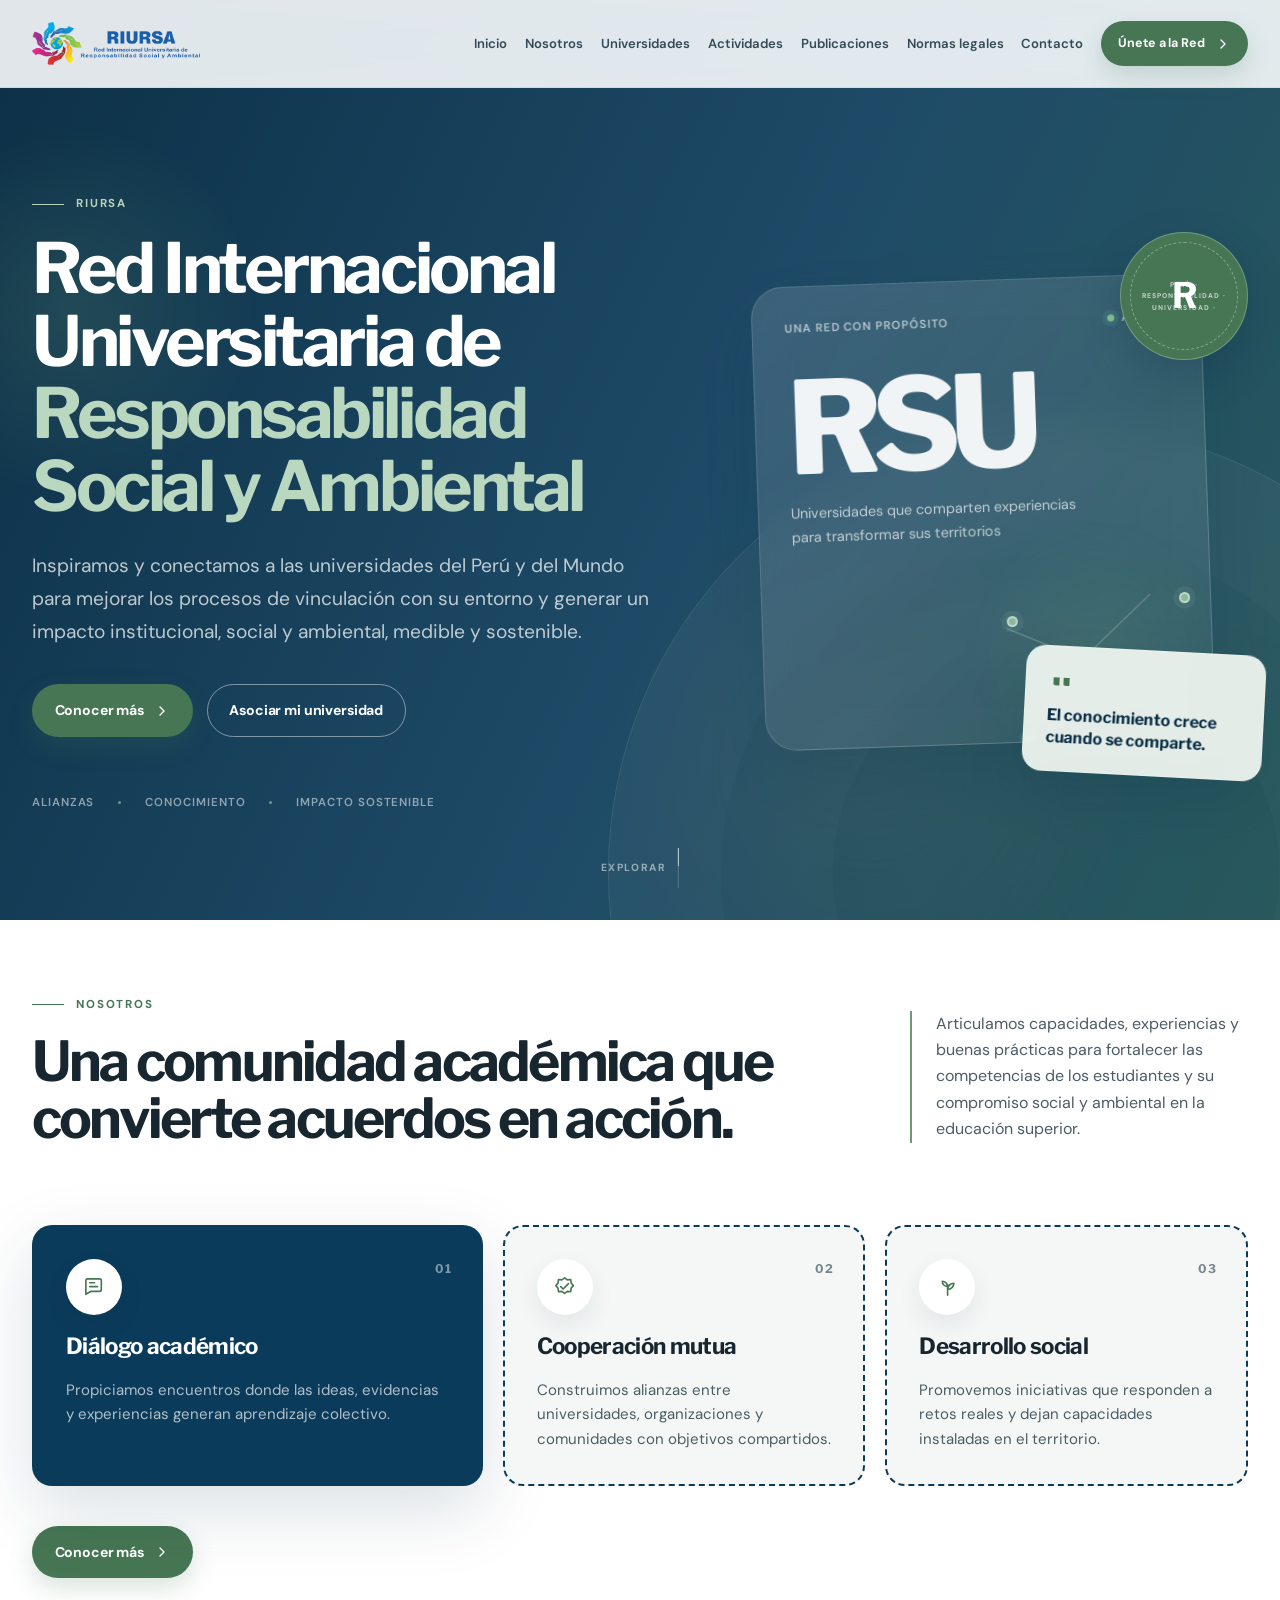
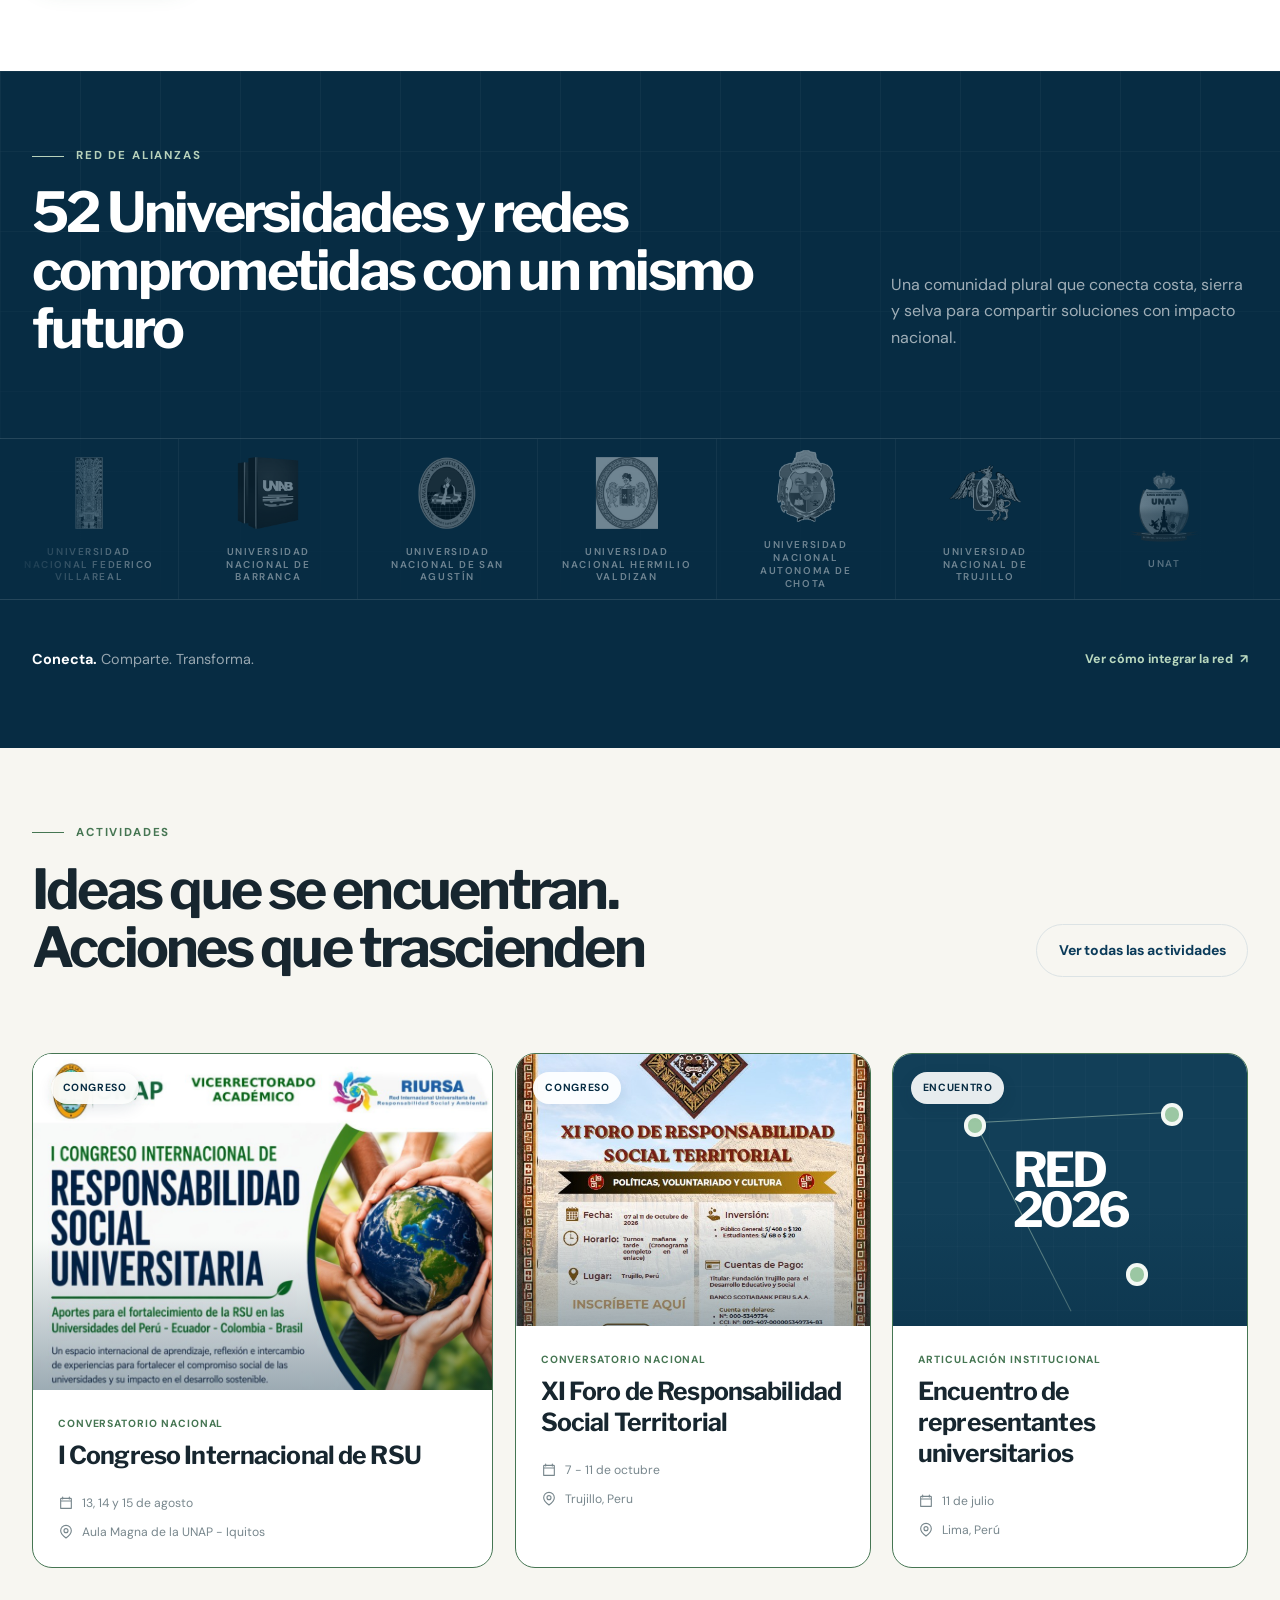
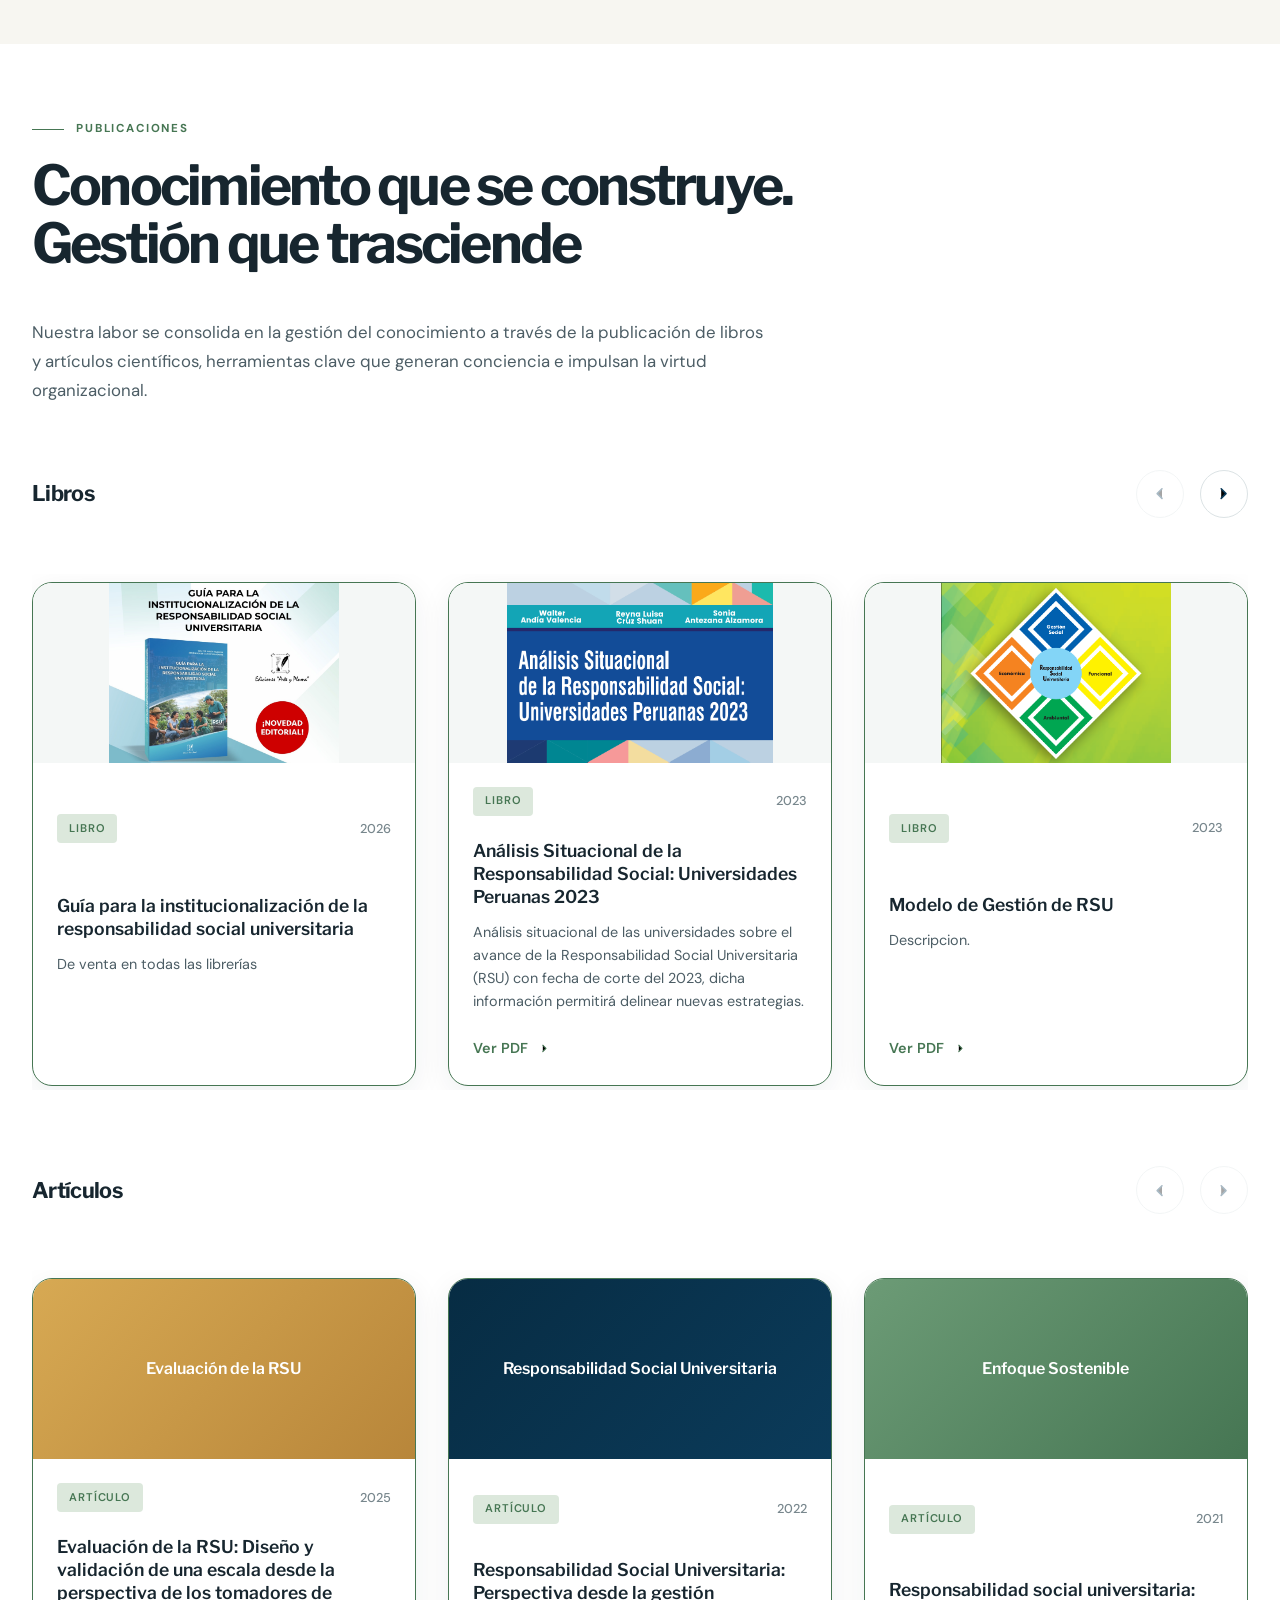
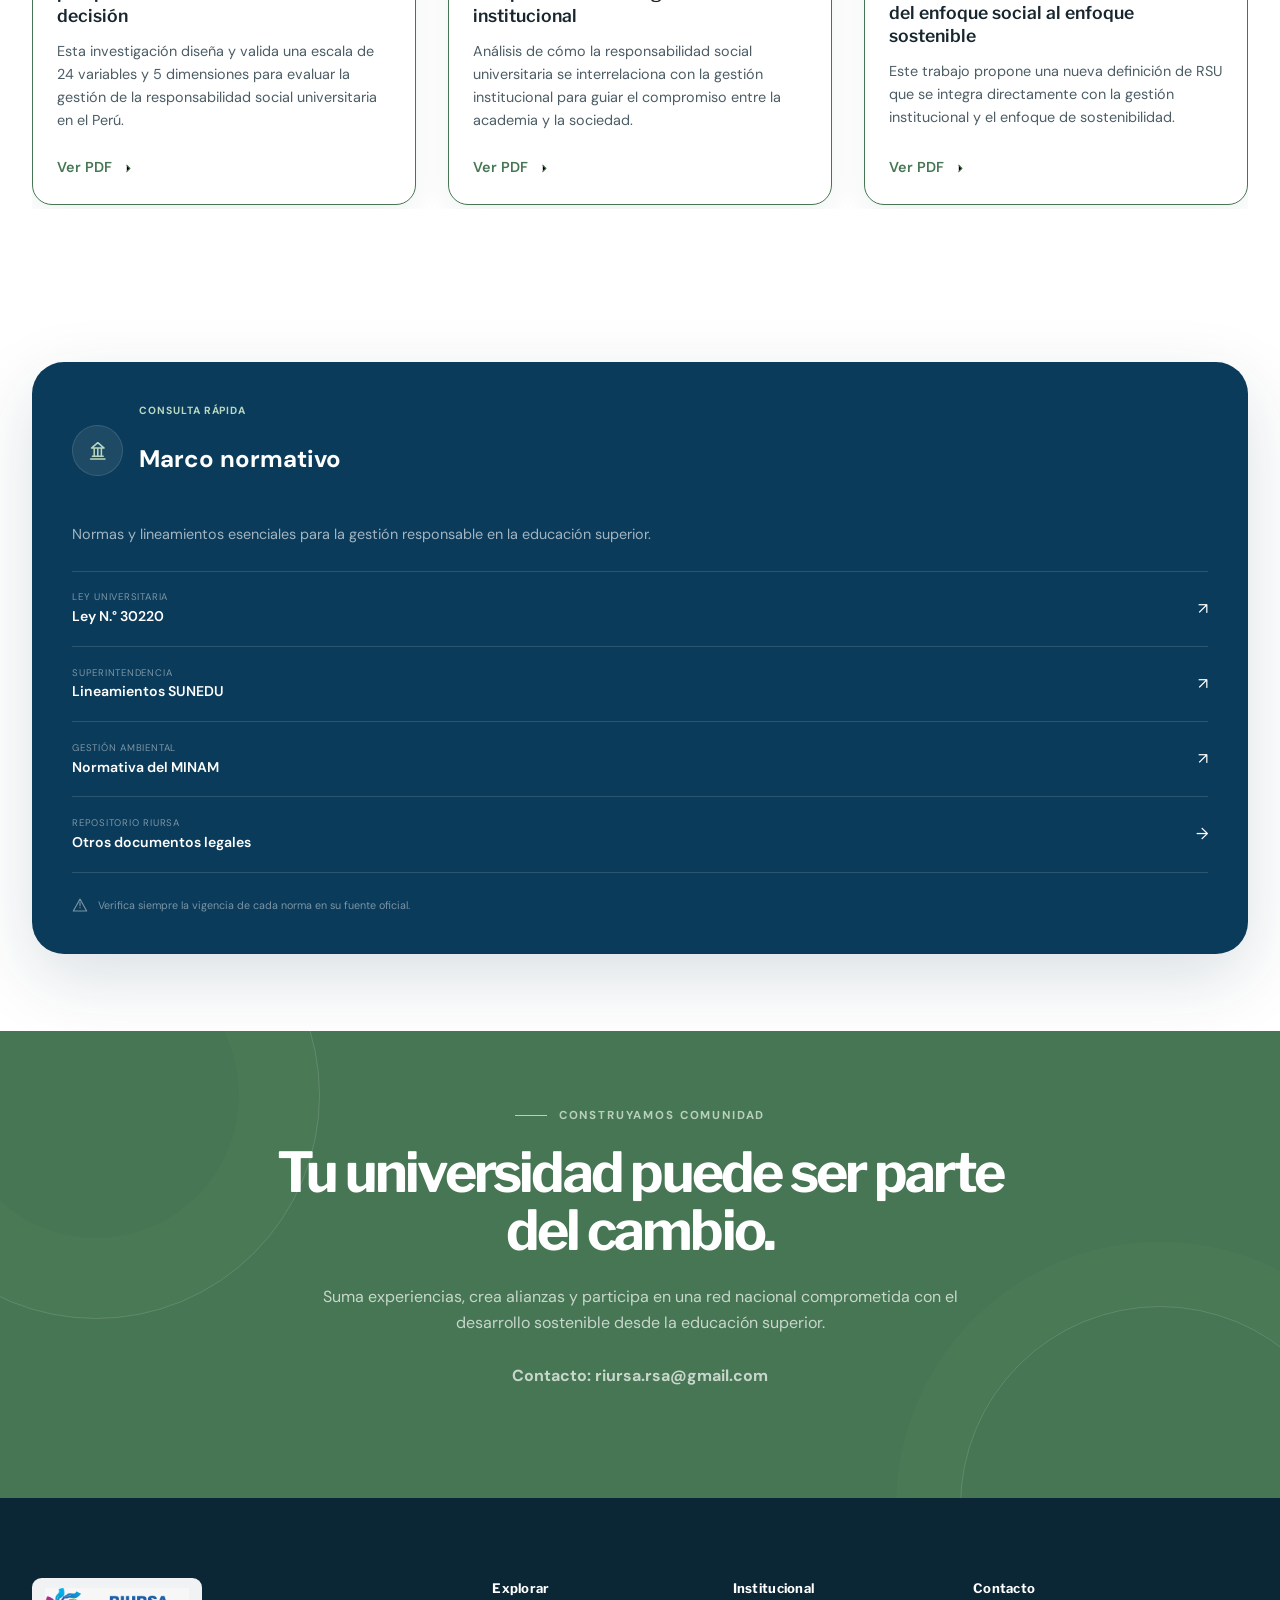
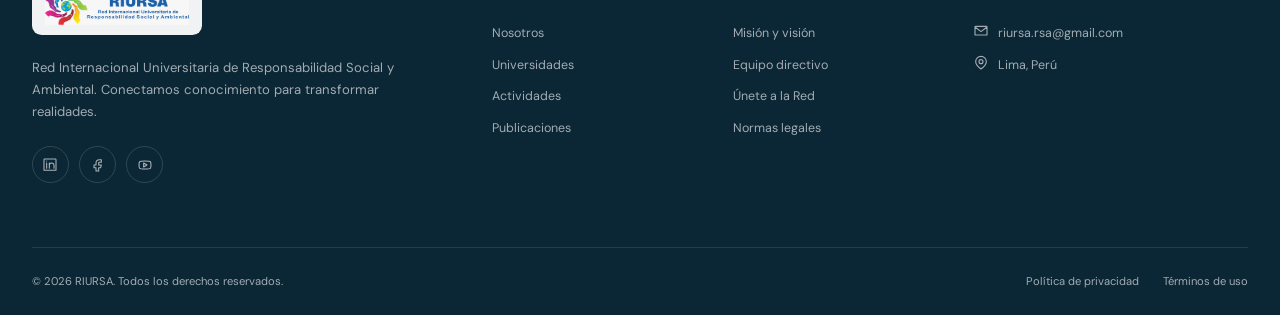
==== commit a391d7bb: "Add university logos to index.html" ====
--- a/index.html
+++ b/index.html
@@ -346,6 +346,26 @@
             <div class="university-logo" role="img" aria-label="Universidad_Autonoma_del_Peru">
               <img src="assets/images/universidades/37_Universidad_Autonoma_del_Peru.png" alt="" loading="lazy">
               <small>Universidad Autonoma del Peru</small>
+            </div>
+            <div class="university-logo" role="img" aria-label="Universidad_Nacional_de_Arte_Diego_Quispe_Tito_del_Cusco">
+              <img src="aassets/images/universidades/01_UNADQT_Universidad_Nacional_de_Arte_Diego_Quispe_Tito_del_Cusco.png" alt="" loading="lazy">
+              <small>UNADQT</small>
+            </div>
+            <div class="university-logo" role="img" aria-label="Universidad_Nacional_Autonoma_de_Alto_Amazonas">
+              <img src="assets/images/universidades/02_UNAAA_Universidad_Nacional_Autonoma_de_Alto_Amazonas.png" alt="" loading="lazy">
+              <small>Universidad Nacional Autonoma de Alto Amazonas</small>
+            </div>
+            <div class="university-logo" role="img" aria-label="Universidad_Nacional_Autonoma_de_Huanta">
+              <img src="assets/images/universidades/03_UNAH_Universidad_Nacional_Autonoma_de_Huanta.png" alt="" loading="lazy">
+              <small>Universidad Nacional Autonoma de Huanta</small>
+            </div>
+            <div class="university-logo" role="img" aria-label="Universidad_Nacional_de_Huancavelica">
+              <img src="assets/images/universidades/04_UNH_Universidad_Nacional_de_Huancavelica.png" alt="" loading="lazy">
+              <small>Universidad Nacional de Huancavelica</small>
+            </div>
+            <div class="university-logo" role="img" aria-label="Universidad_Nacional_del_Centro_del_Peru">
+              <img src="assets/images/universidades/05_UNCP_Universidad_Nacional_del_Centro_del_Peru.png" alt="" loading="lazy">
+              <small>Universidad Nacional del Centro del Peru</small>
             </div>
                         
           </div>
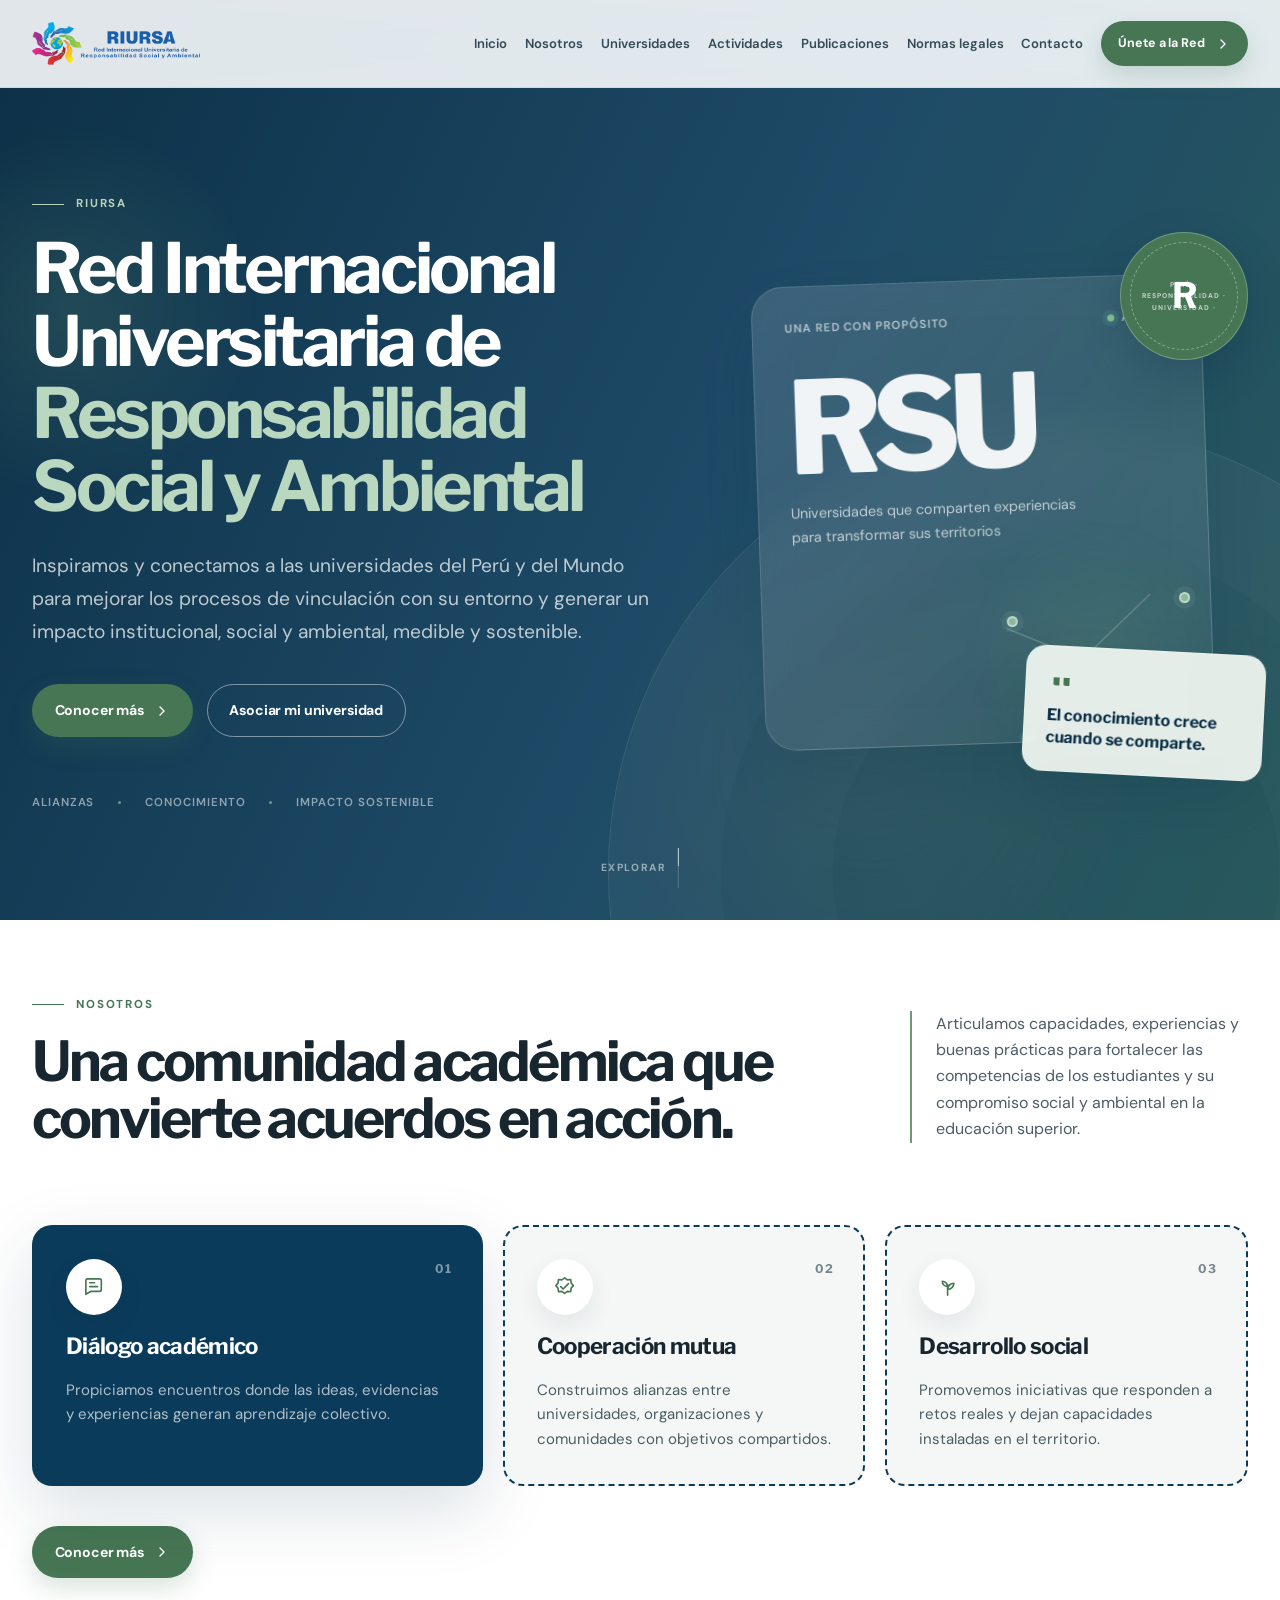
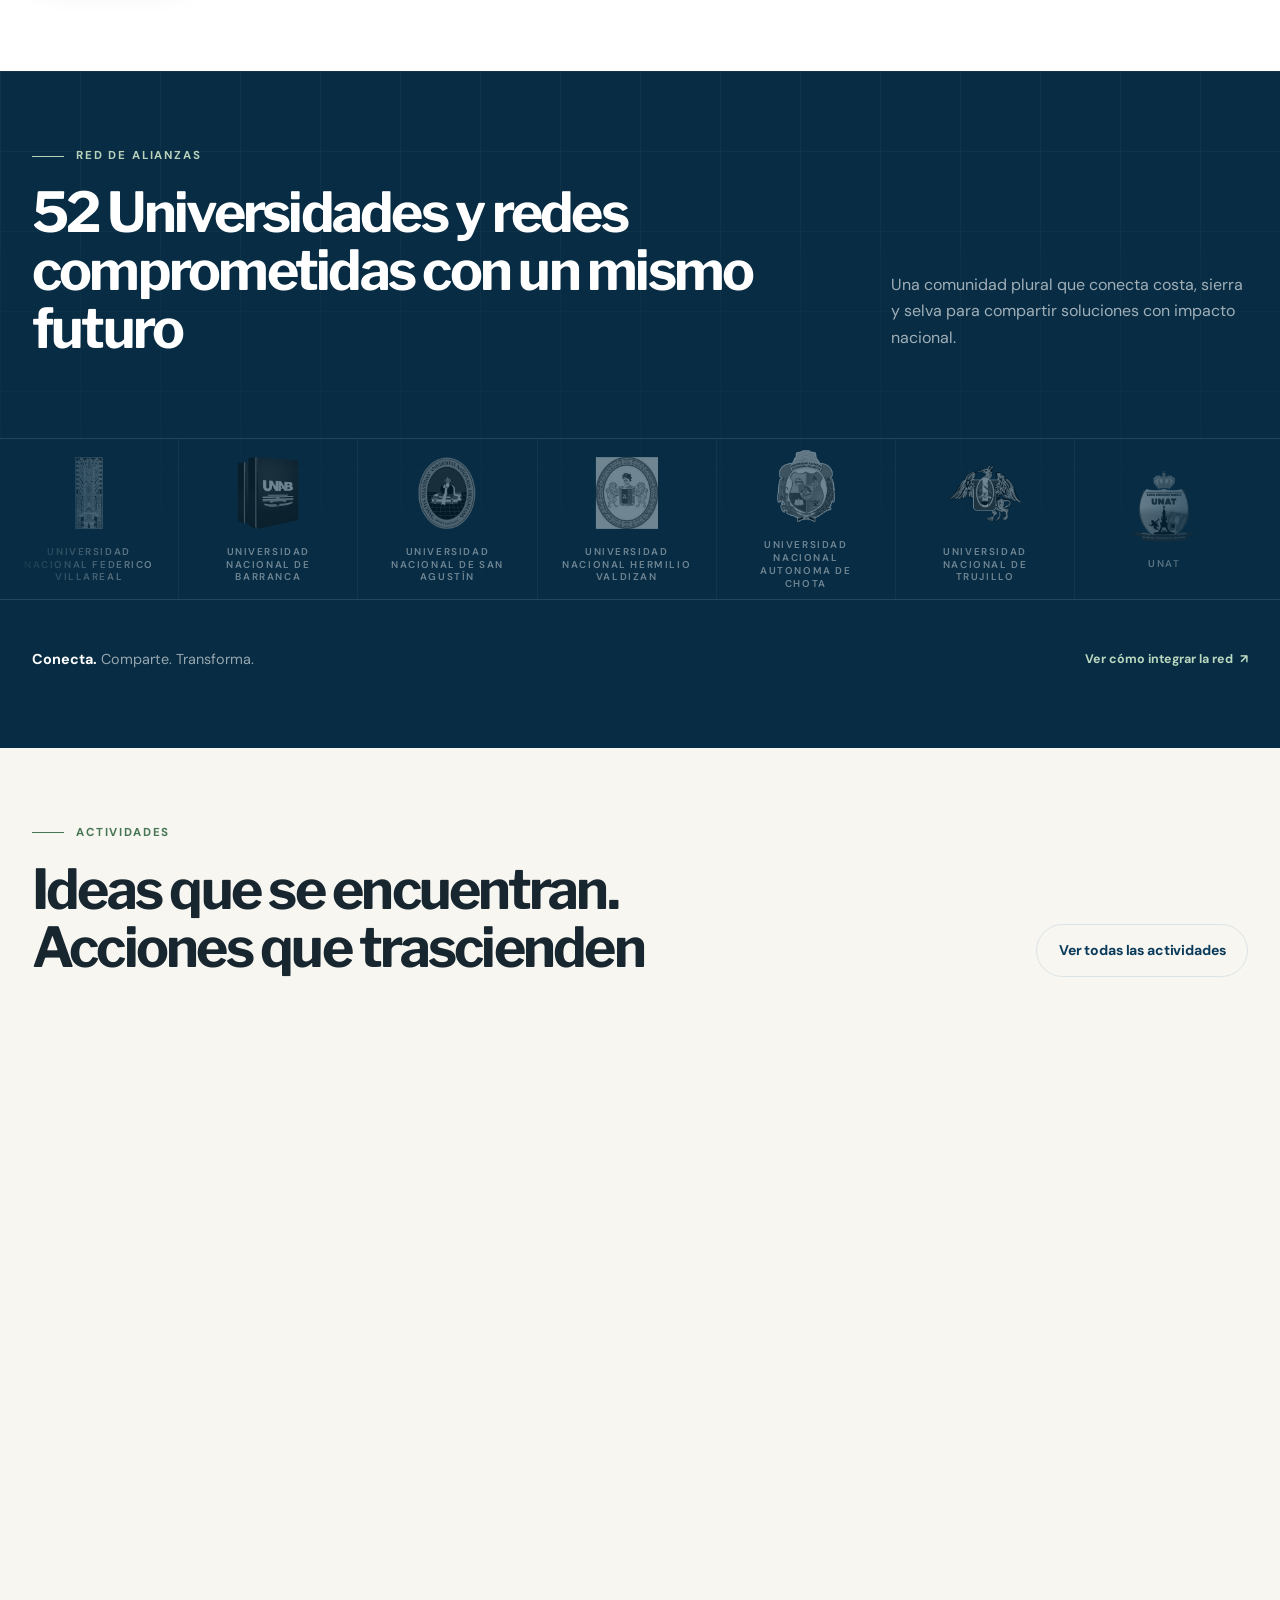
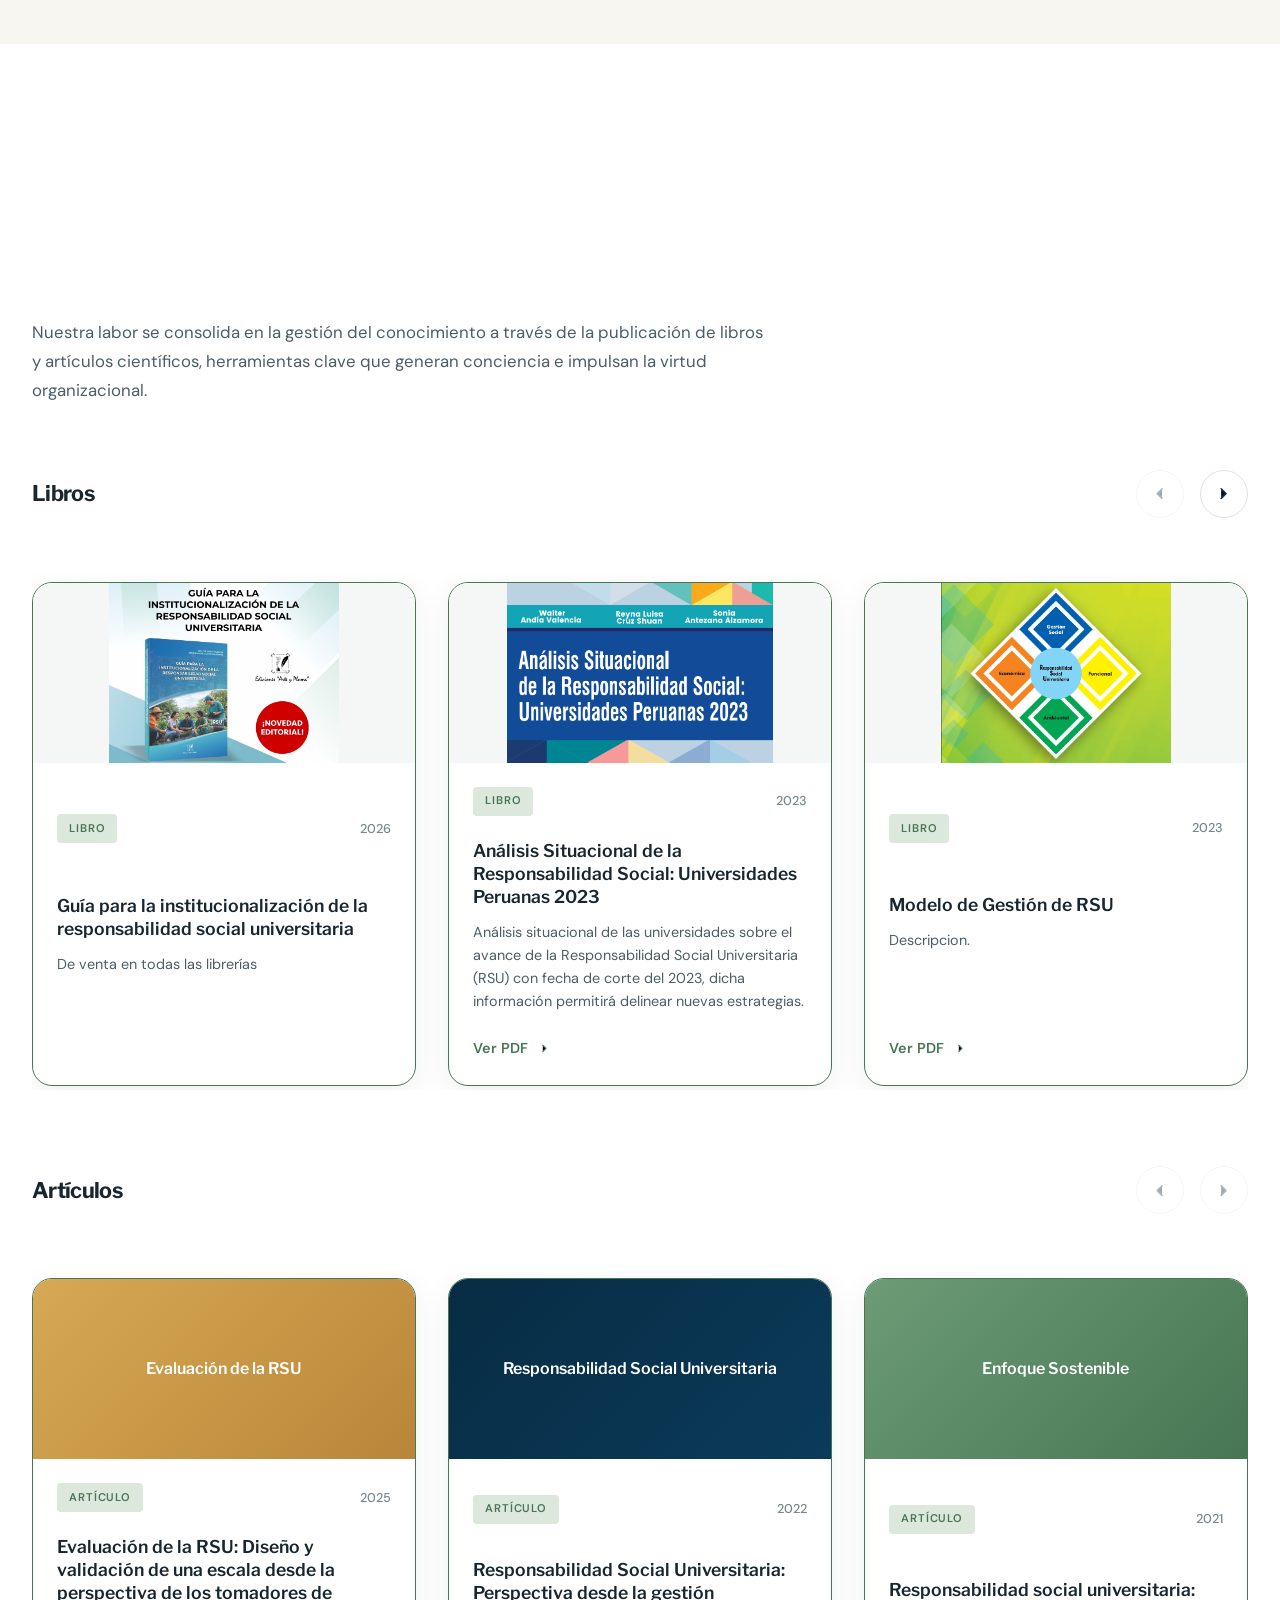
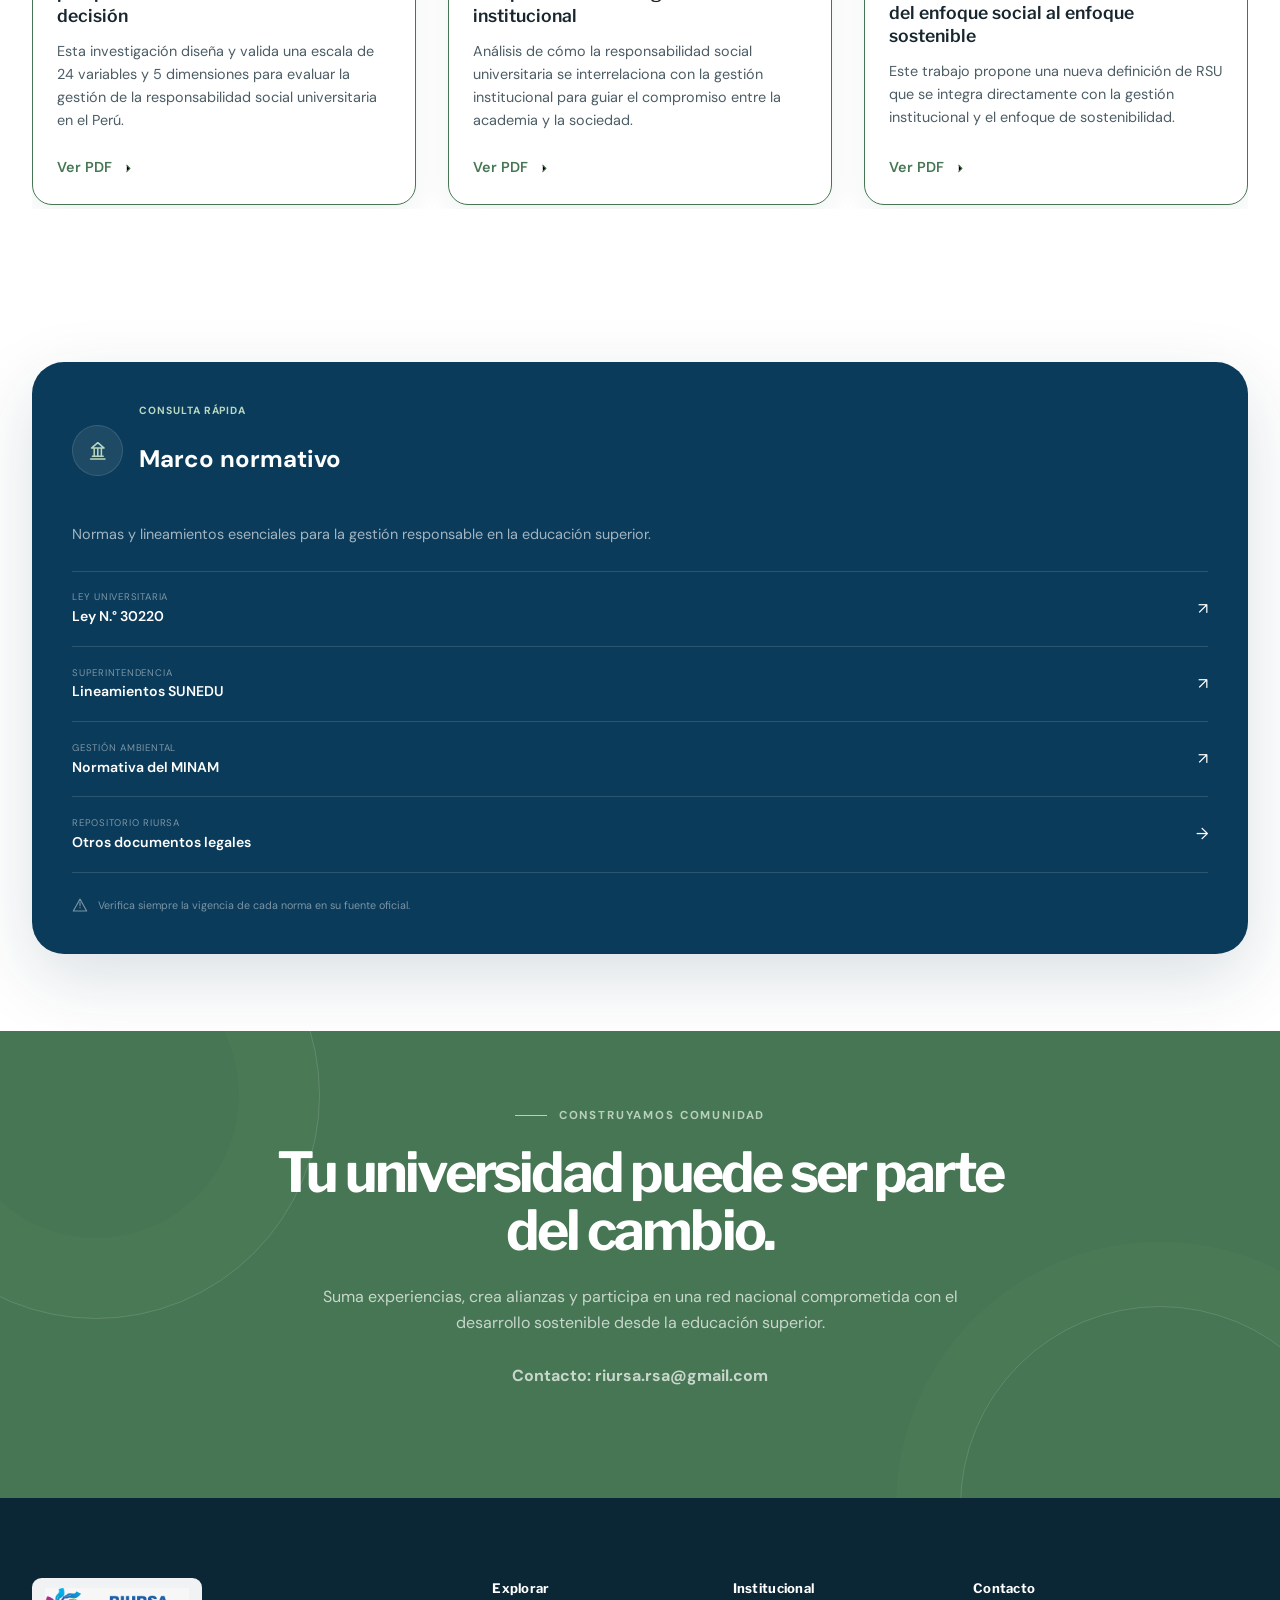
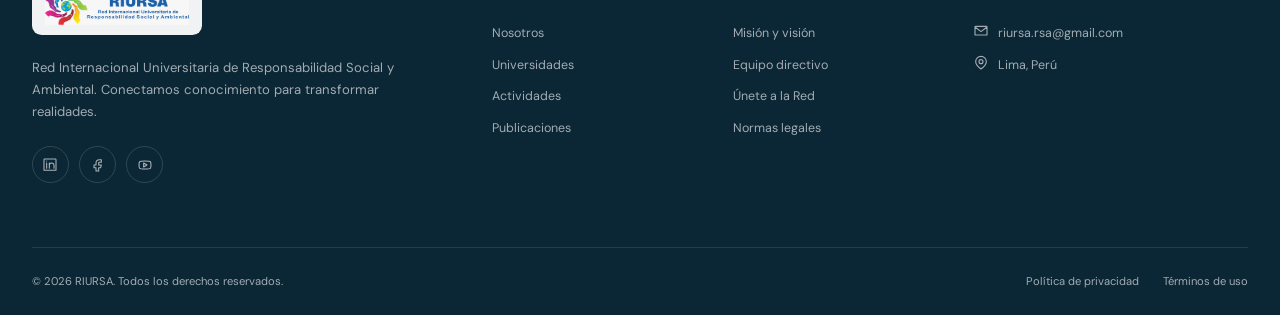
==== commit 230aa587: "Add multiple university logos to index.html" ====
--- a/index.html
+++ b/index.html
@@ -367,6 +367,30 @@
               <img src="assets/images/universidades/05_UNCP_Universidad_Nacional_del_Centro_del_Peru.png" alt="" loading="lazy">
               <small>Universidad Nacional del Centro del Peru</small>
             </div>
+            <div class="university-logo" role="img" aria-label="Universidad_Catolica_Boliviana_San_Pablo">
+              <img src="assets/images/universidades/06_UCB_Universidad_Catolica_Boliviana_San_Pablo.png" alt="" loading="lazy">
+              <small>Universidad Catolica Boliviana San Pablo</small>
+            </div>
+            <div class="university-logo" role="img" aria-label="Universidad_Nacional_de_Educacion_Enrique_Guzman_y_Valle">
+              <img src="assets/images/universidades/07_UNE_Universidad_Nacional_de_Educacion_Enrique_Guzman_y_Valle.png" alt="" loading="lazy">
+              <small>UNE</small>
+            </div>
+            <div class="university-logo" role="img" aria-label="Universidad_Nacional_Autonoma_Altoandina_de_Tarma">
+              <img src="assets/images/universidades/08_UNAAT_Universidad_Nacional_Autonoma_Altoandina_de_Tarma.png" alt="" loading="lazy">
+              <small>Universidad Nacional Autonoma Altoandina de Tarma</small>
+            </div>
+            <div class="university-logo" role="img" aria-label="Universidad_Nacional_Autonoma_Altoandina_de_Tarma">
+              <img src="assets/images/universidades/08_UNAAT_Universidad_Nacional_Autonoma_Altoandina_de_Tarma.png" alt="" loading="lazy">
+              <small>Universidad Nacional Autonoma Altoandina de Tarma</small>
+            </div>
+            <div class="university-logo" role="img" aria-label="Universidad_Catolica_de_Santa_Maria">
+              <img src="assets/images/universidades/09_UCSM_Universidad_Catolica_de_Santa_Maria.png" alt="" loading="lazy">
+              <small>Universidad Catolica de Santa Maria</small>
+            </div>
+            <div class="university-logo" role="img" aria-label="Universidad_Francisco_Gavidia">
+              <img src="assets/images/universidades/10_UFG_Universidad_Francisco_Gavidia.png" alt="" loading="lazy">
+              <small>Universidad Francisco Gavidia</small>
+            </div>             
                         
           </div>
         </div>
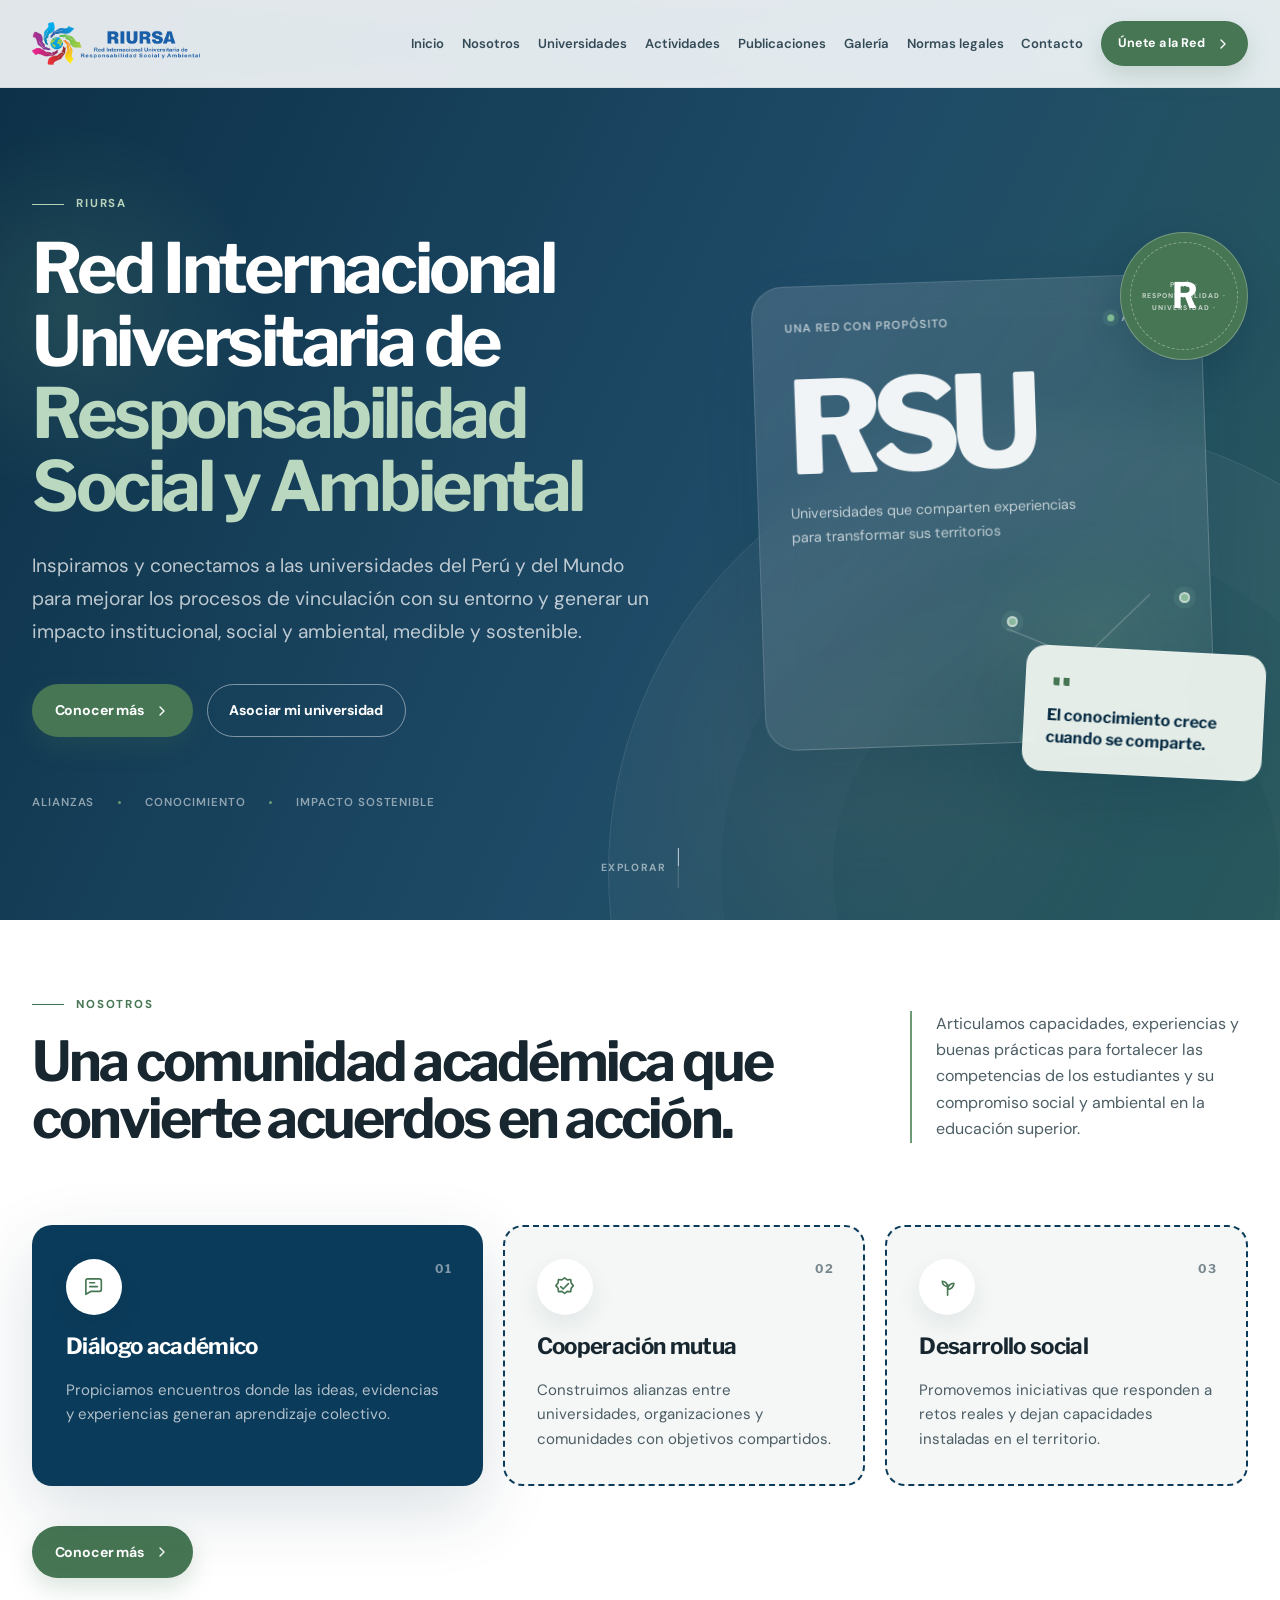
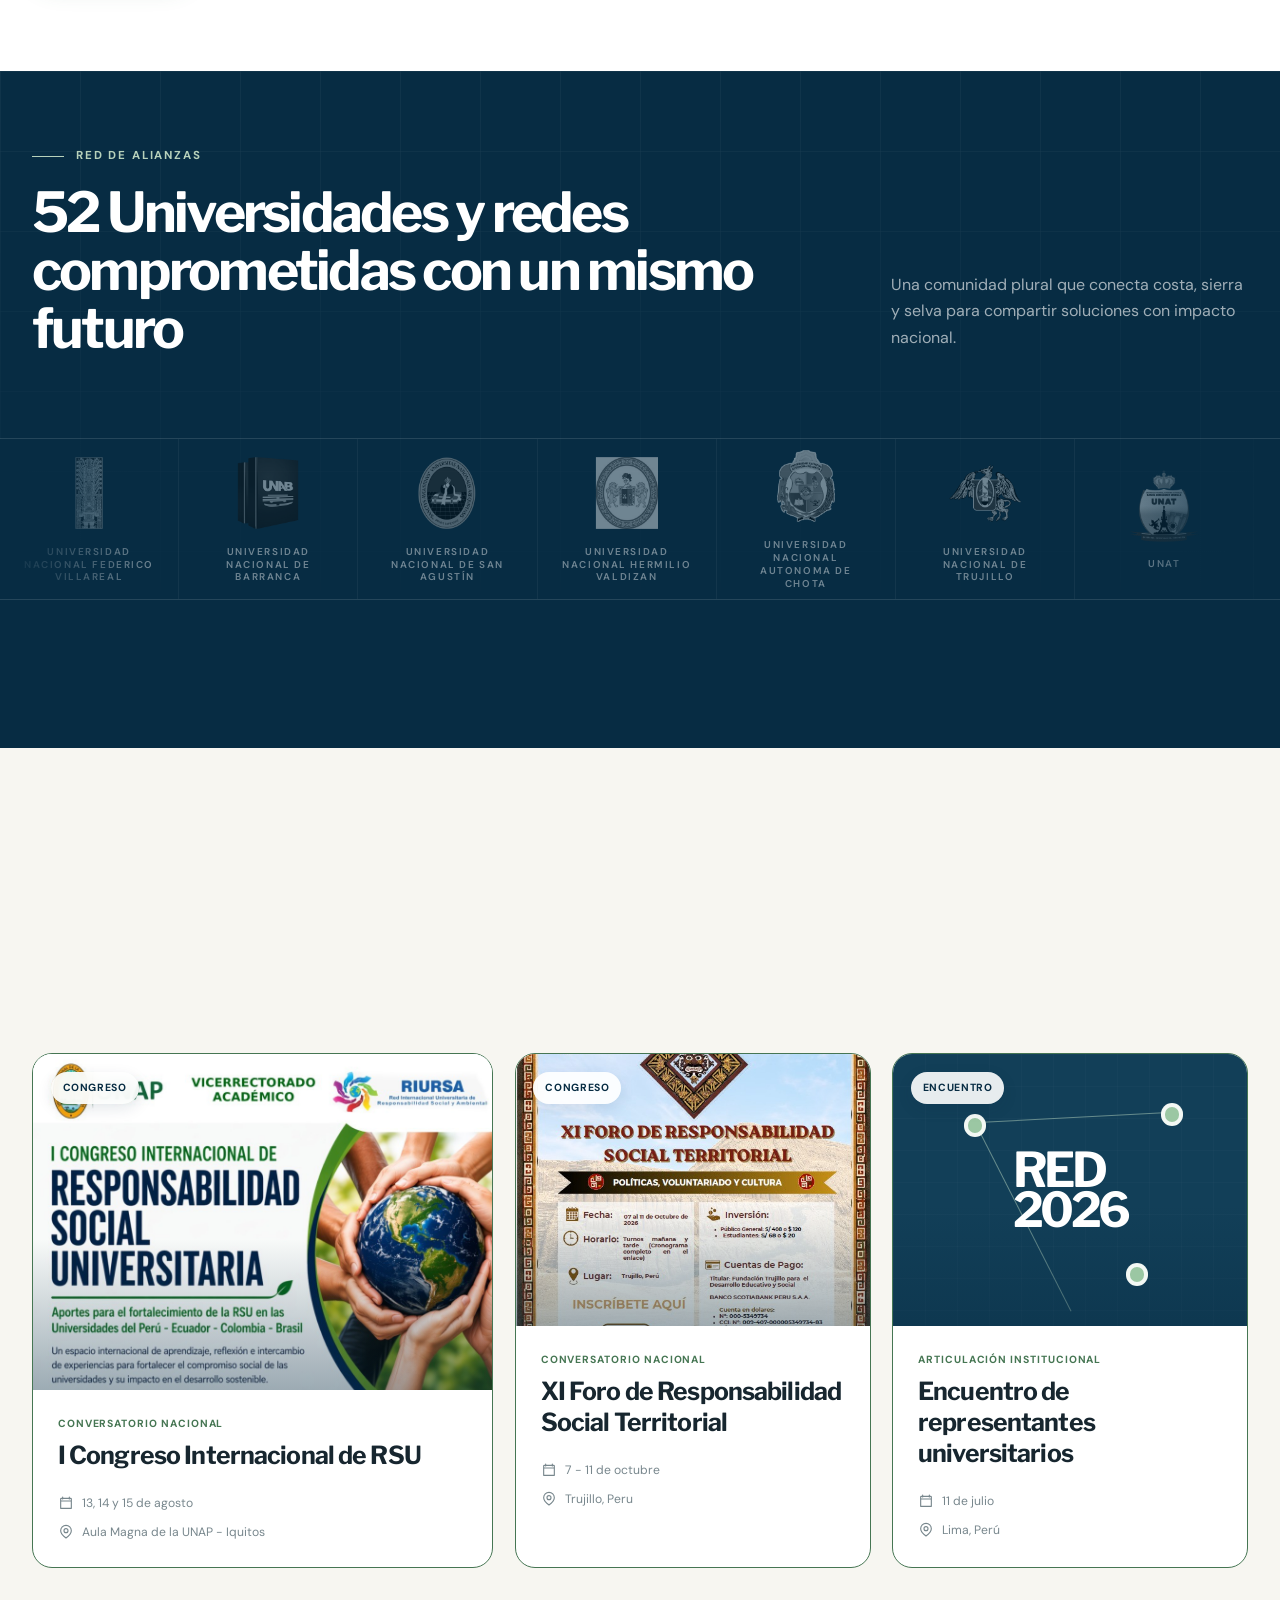
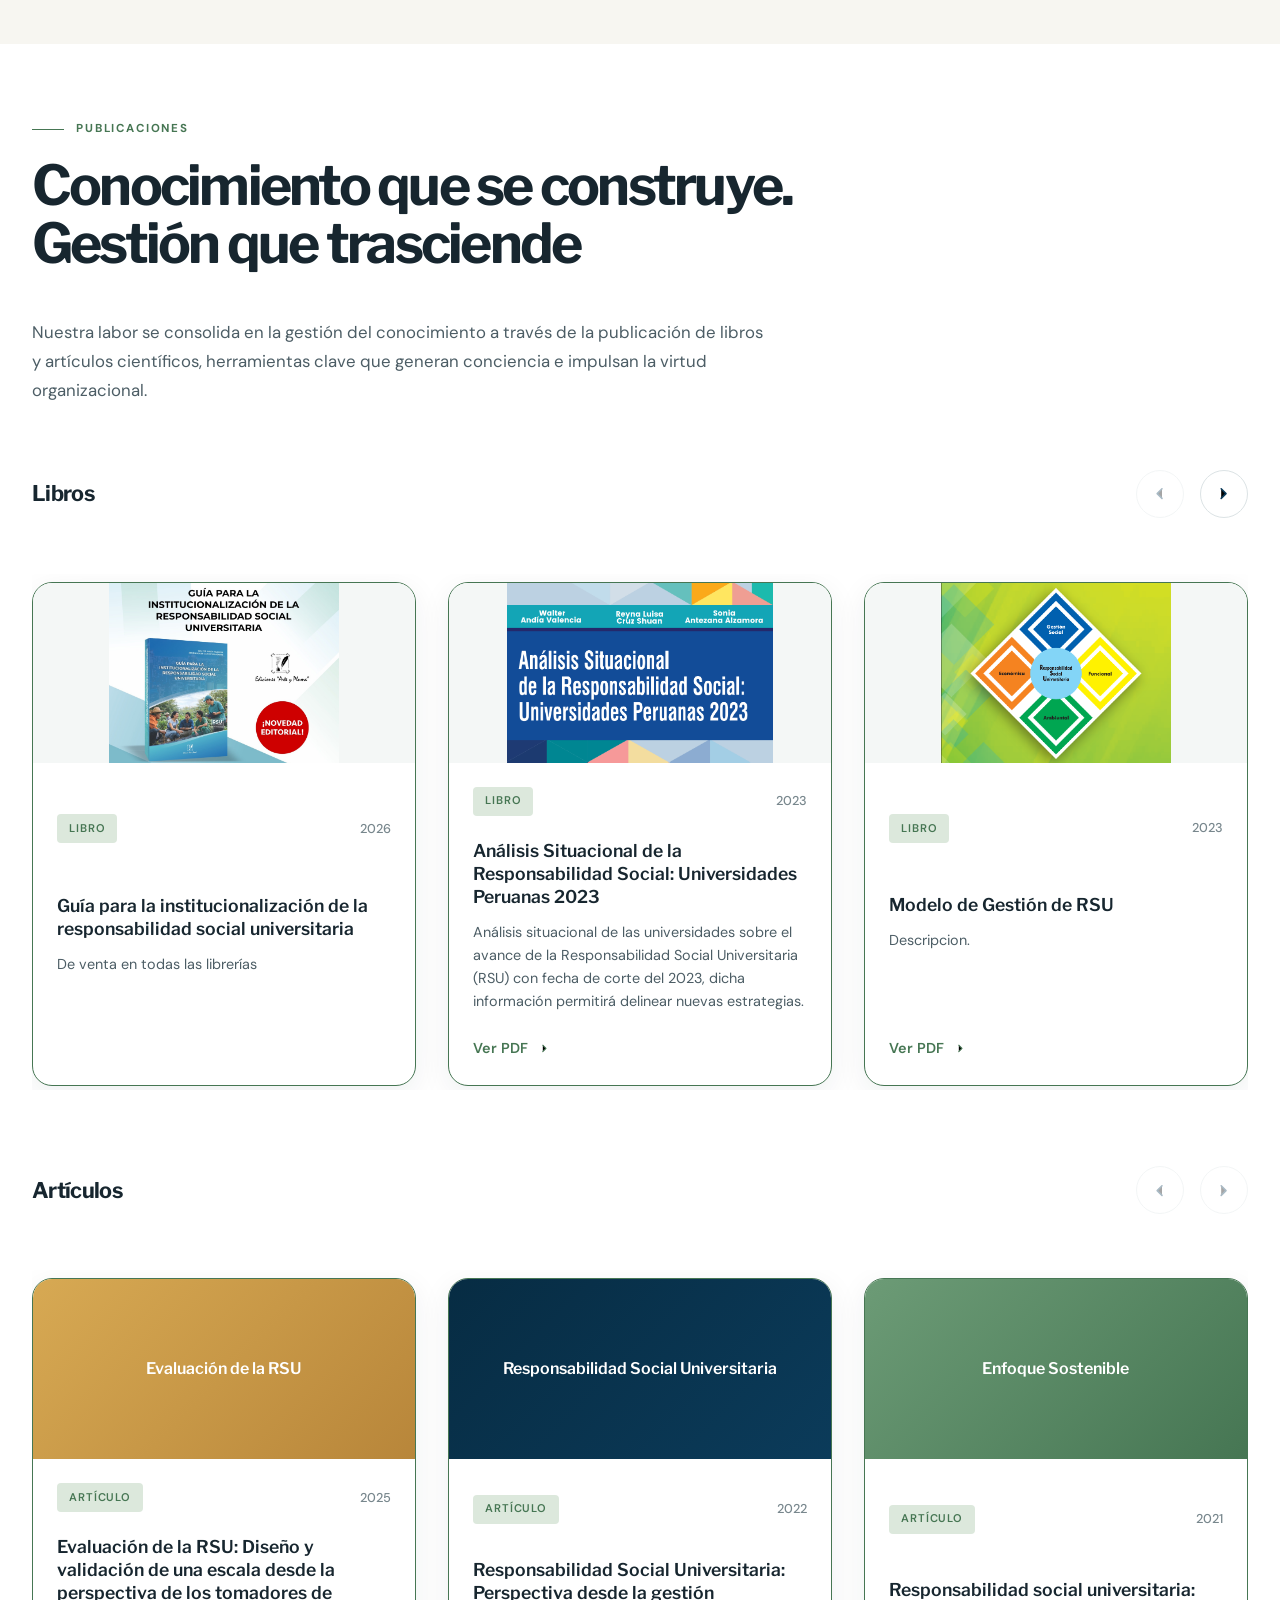
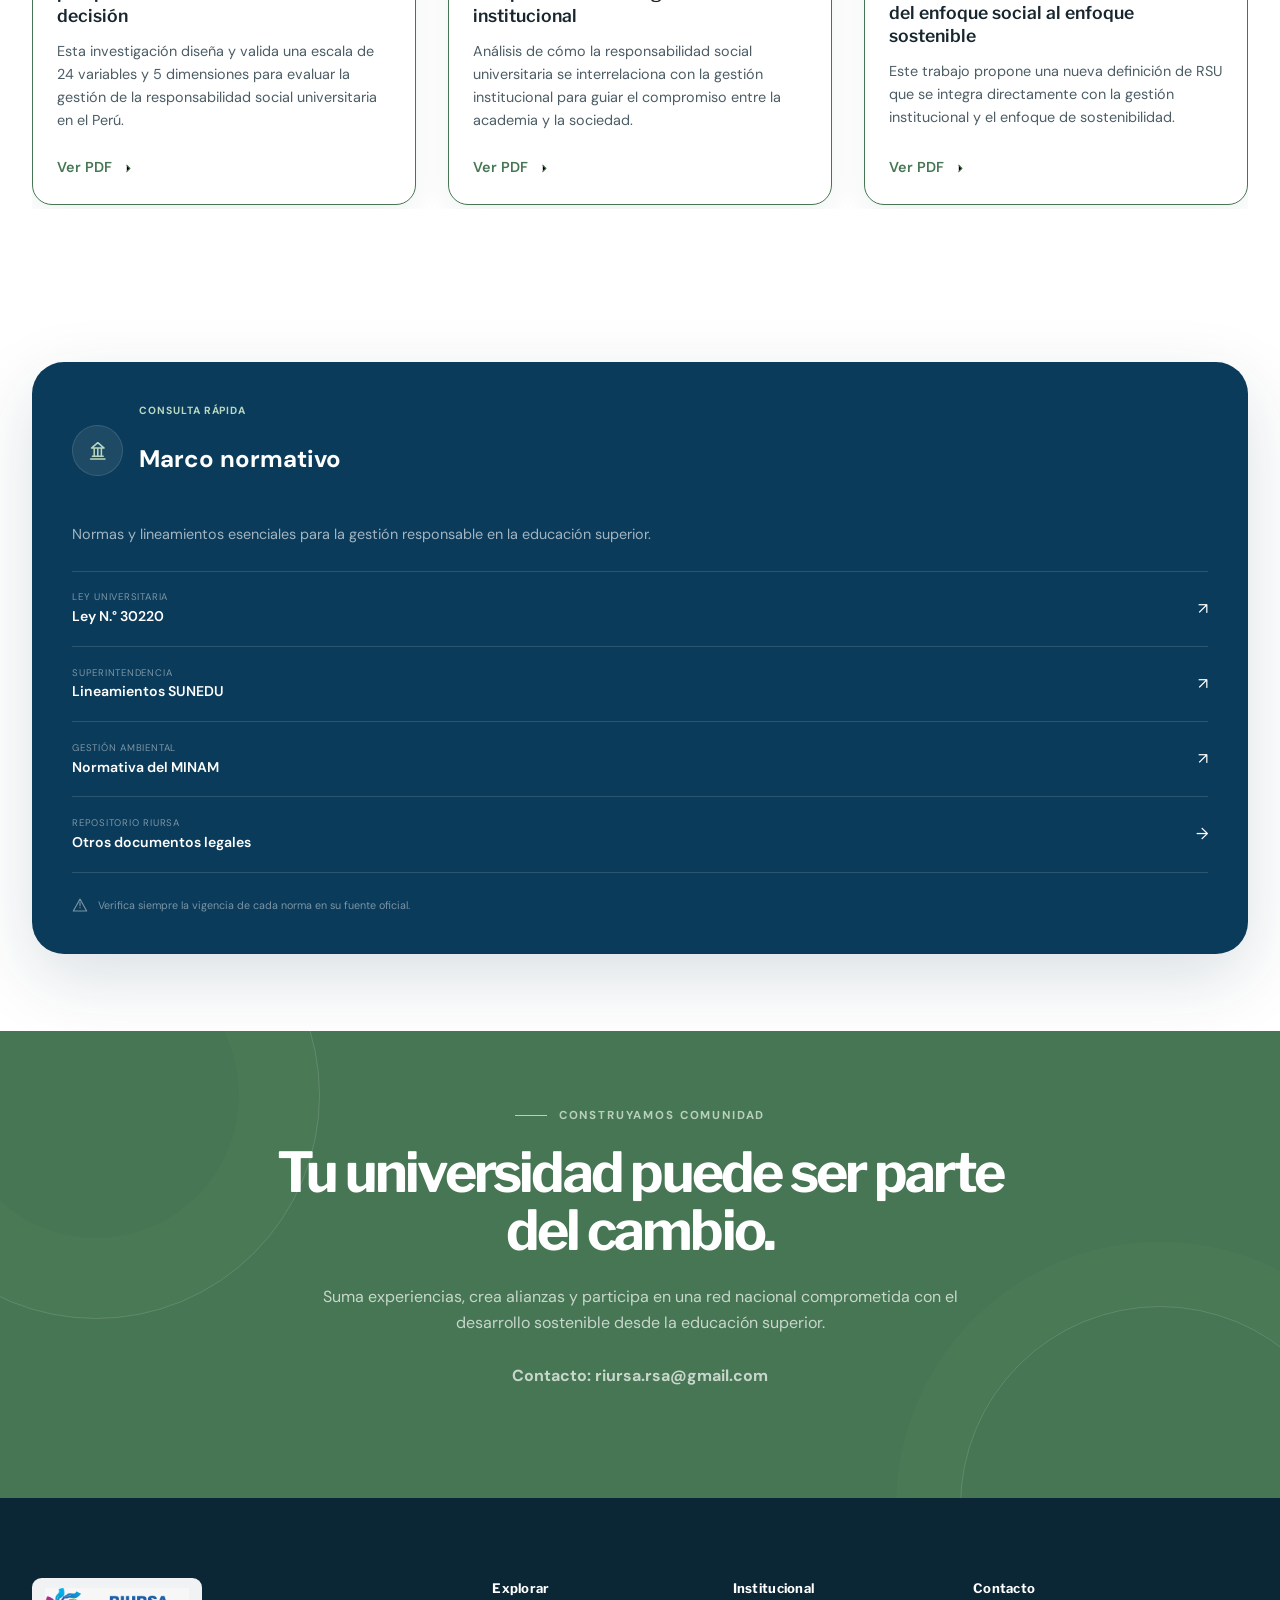
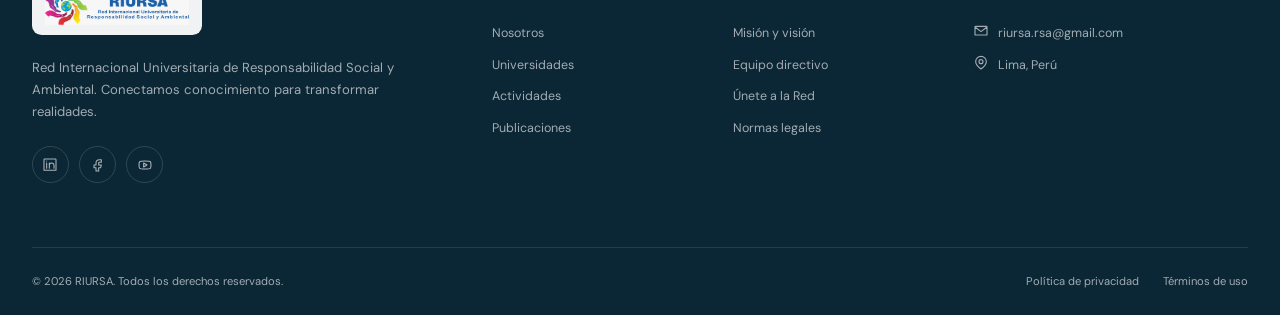
==== commit a83e980d: "Add active link for Galería in navigation" ====
--- a/index.html
+++ b/index.html
@@ -46,6 +46,7 @@
           <a class="nav-link" href="#universidades">Universidades</a>
           <a class="nav-link" href="#actividades">Actividades</a>
           <a class="nav-link" href="#publicaciones" data-page="publicaciones">Publicaciones</a>
+          <a class="nav-link is-active" href="galeria.html" aria-current="page">Galería</a>
           <a class="nav-link" href="#normas">Normas legales</a>
           <a class="nav-link" href="#contacto">Contacto</a>
           <a class="button button--small button--primary nav-cta" href="#unete">
@@ -179,7 +180,7 @@
 
           <p style="margin-top: 2.5rem;">
             
-            <a class="button button--primary" href="nosotros.html">
+            <a class="button button--primary" href="galeria.html">
                 Conocer más
                 <svg aria-hidden="true" viewBox="0 0 24 24">
                   <path d="m9 18 6-6-6-6" />
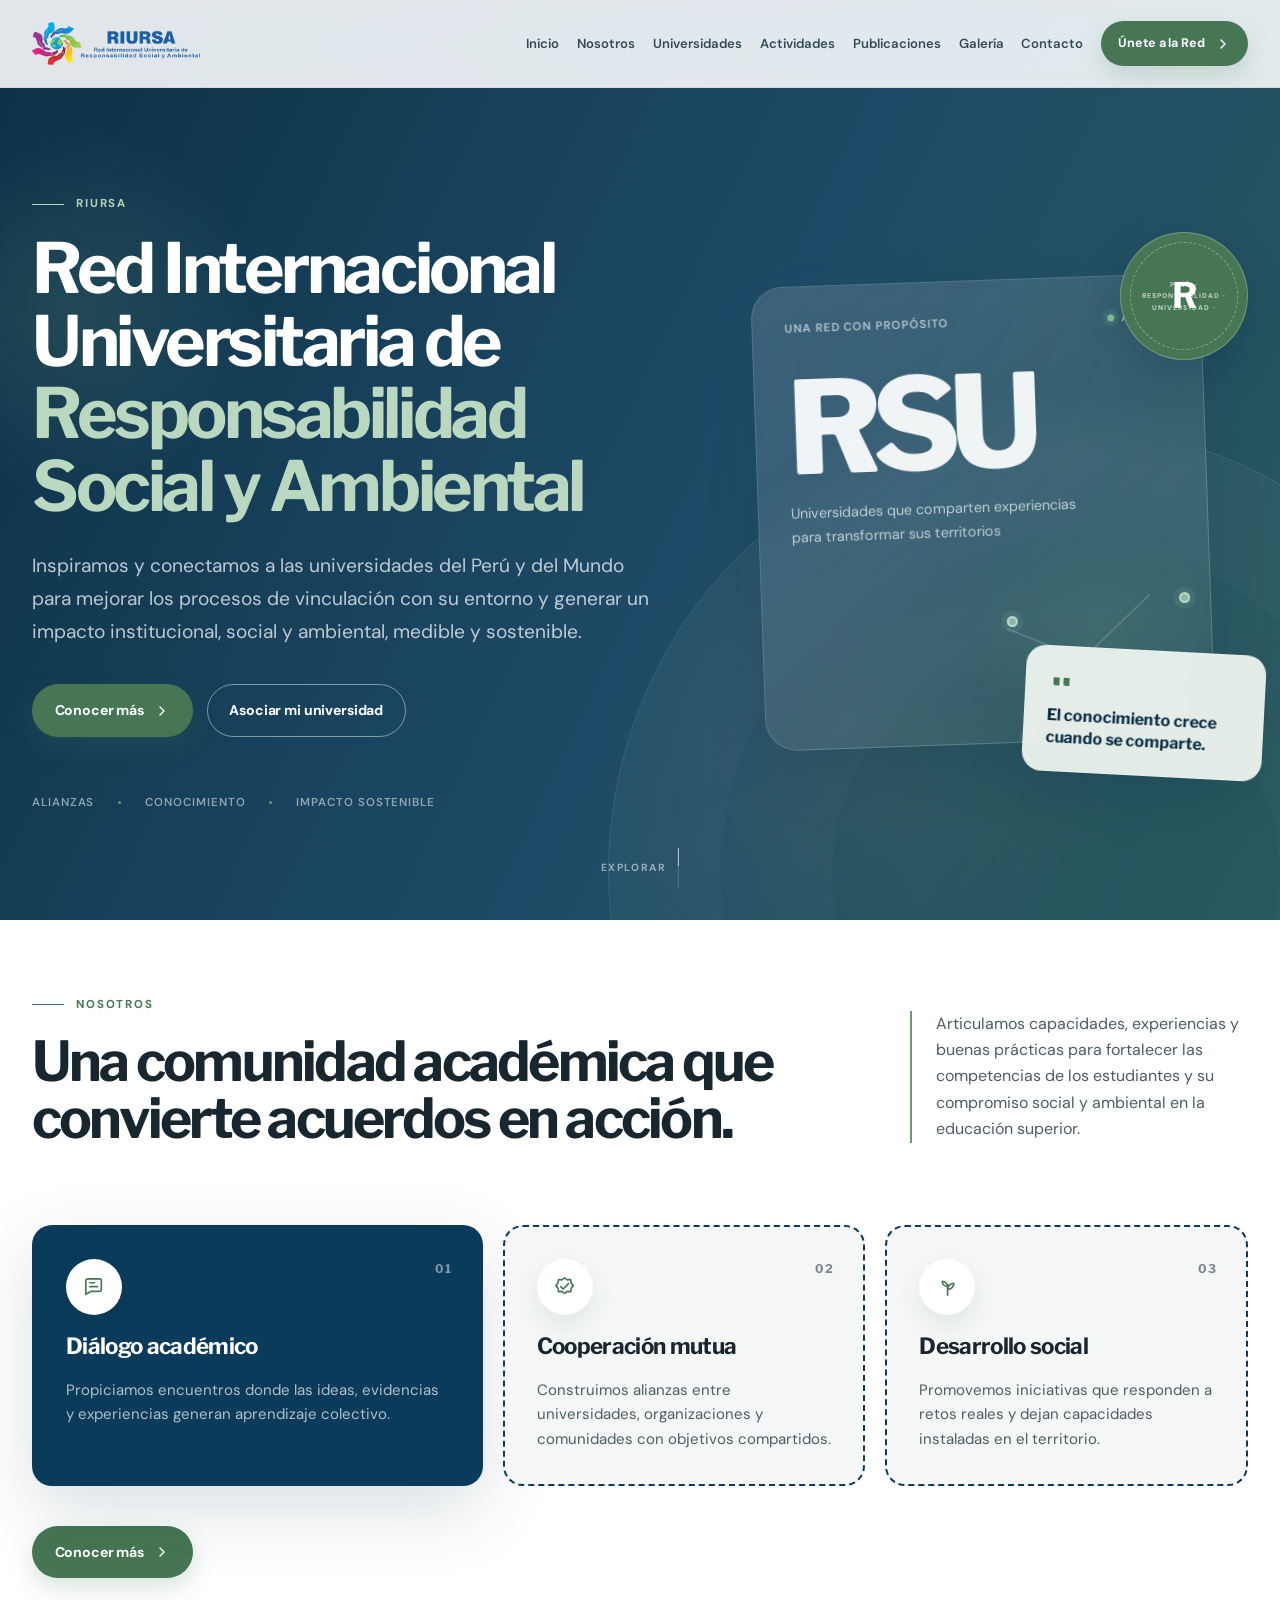
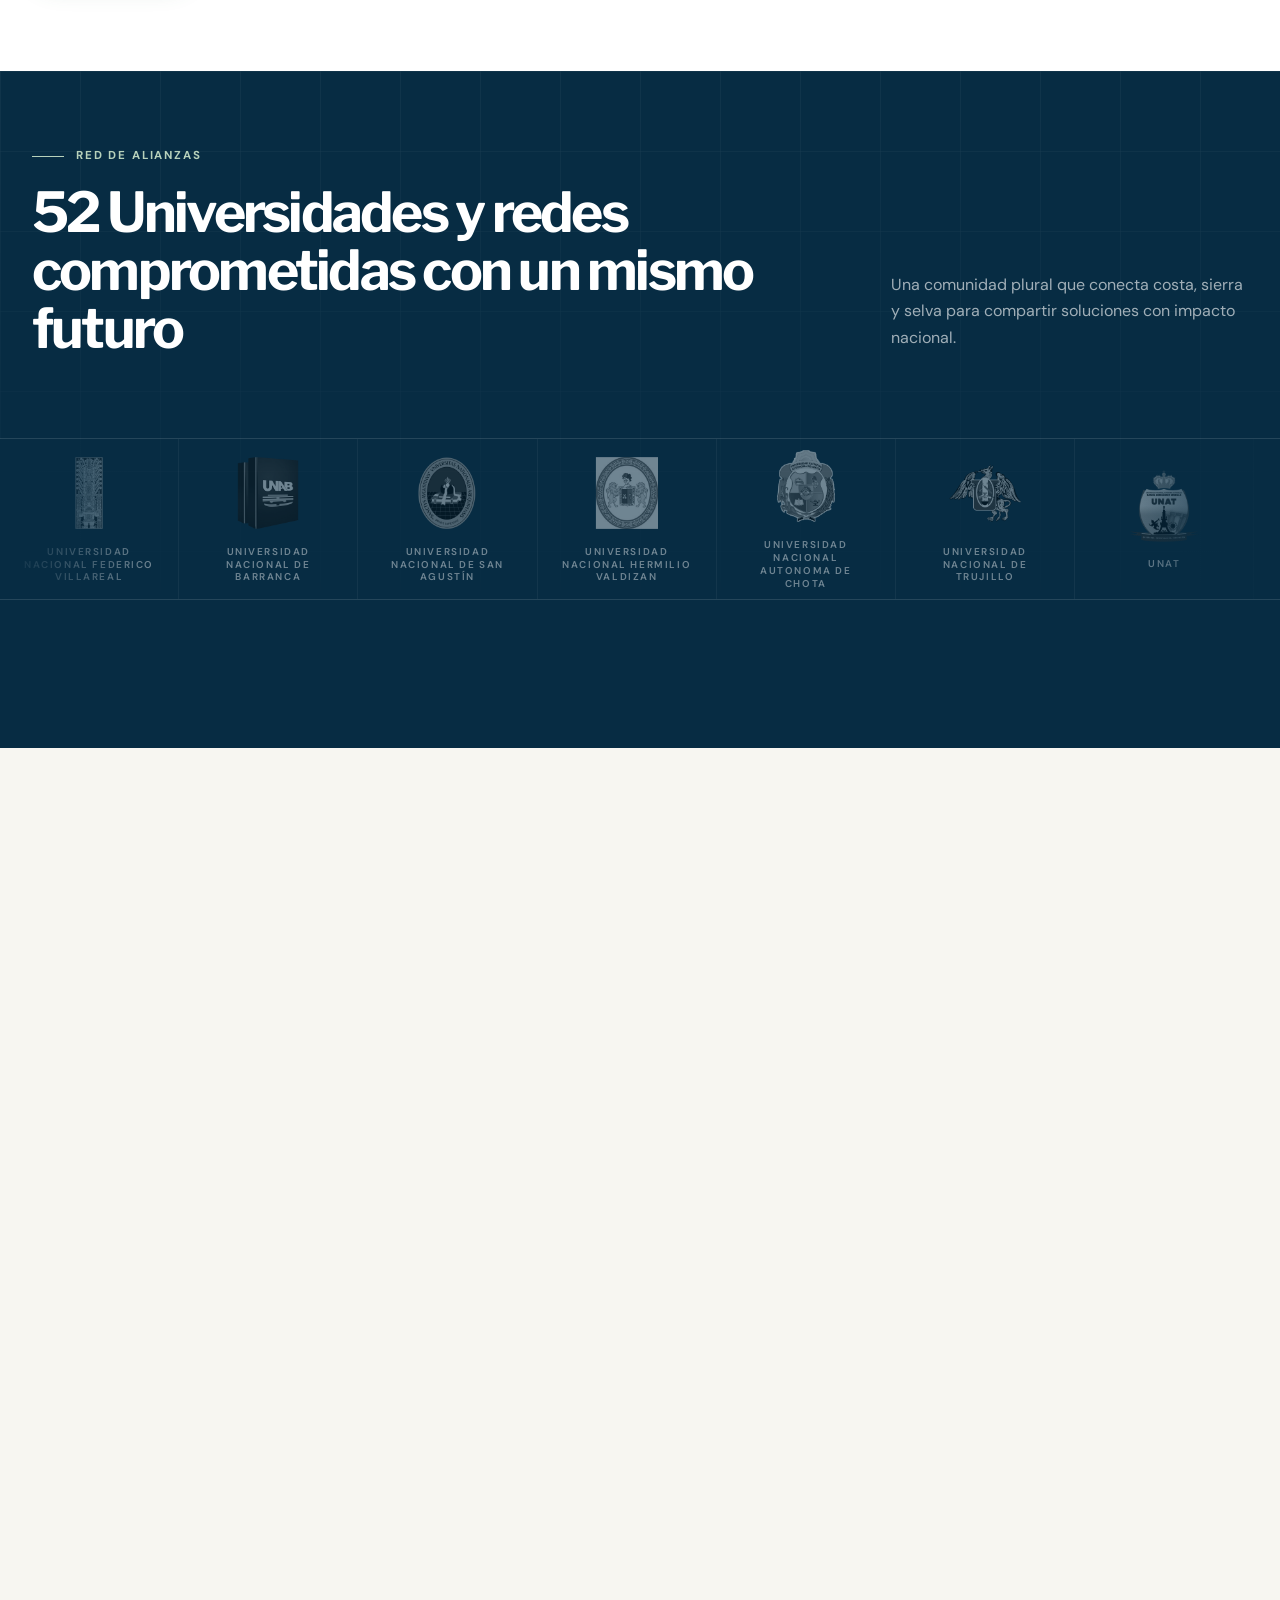
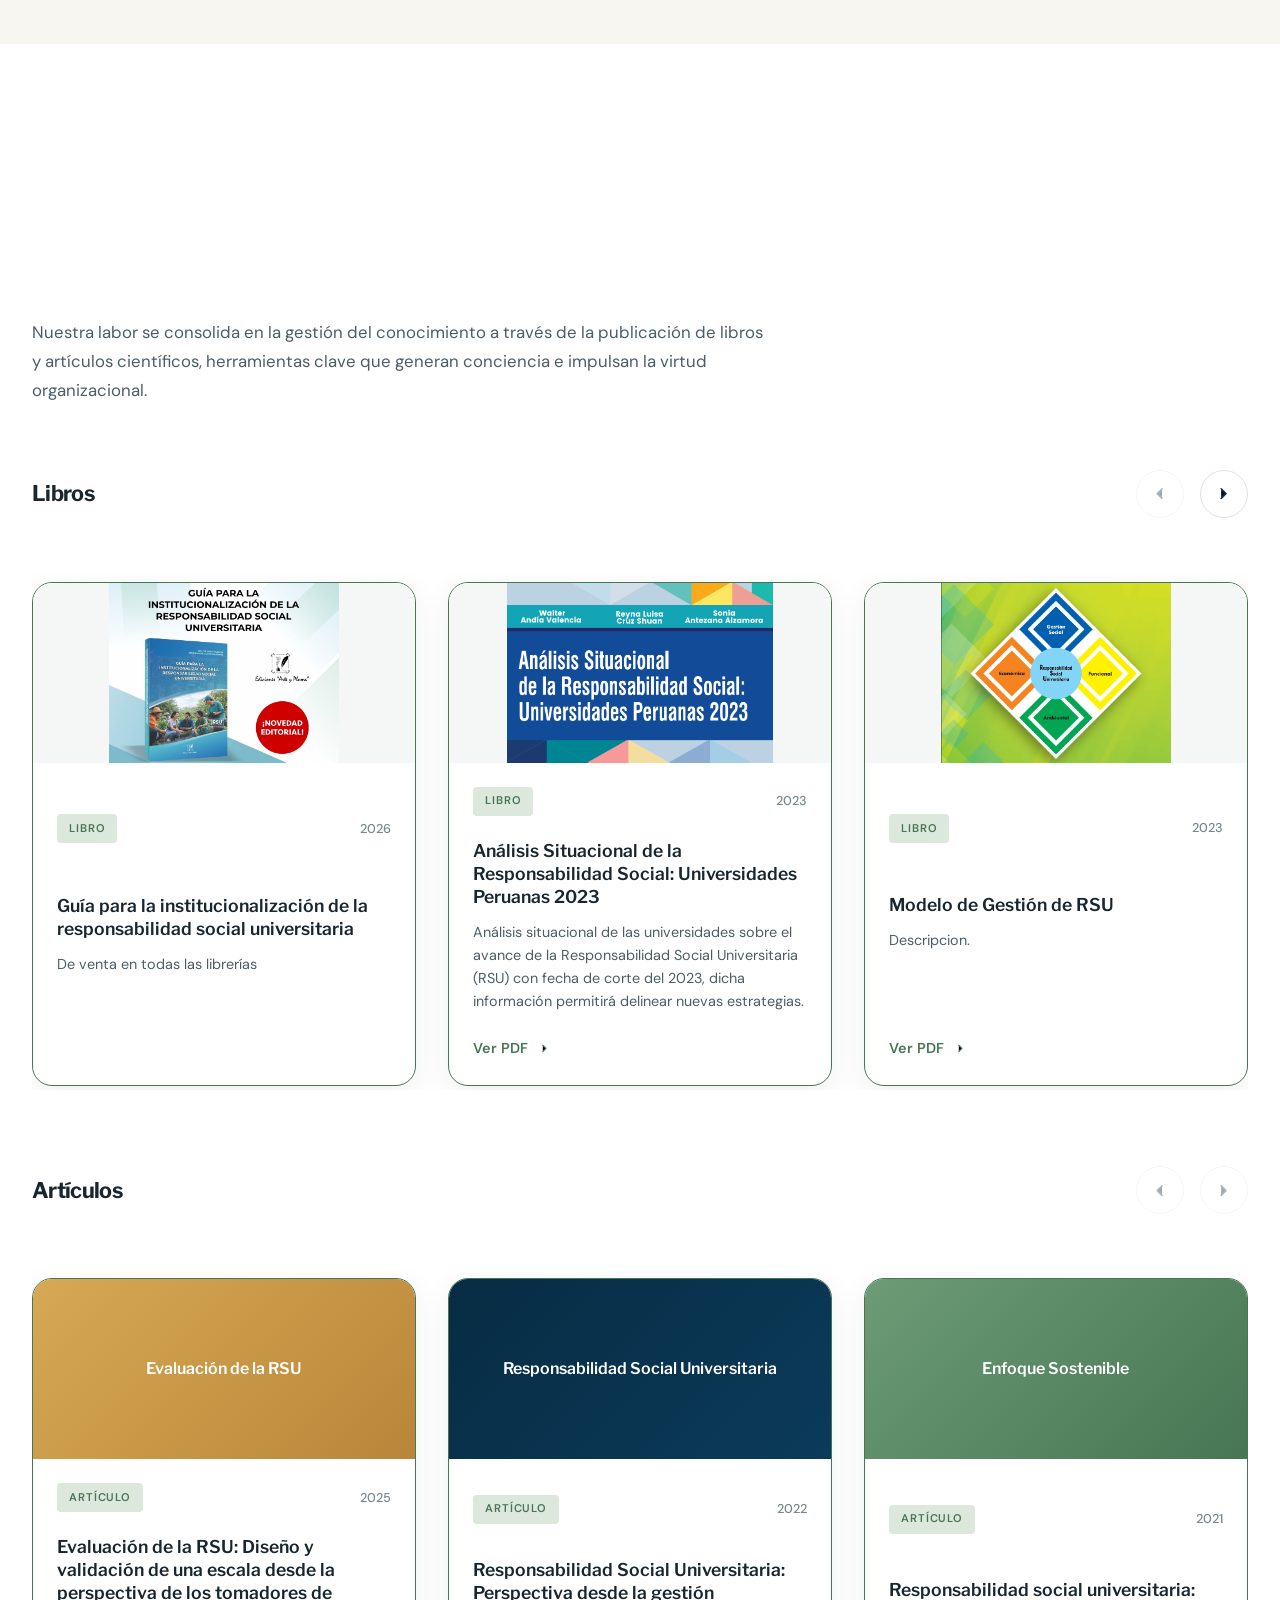
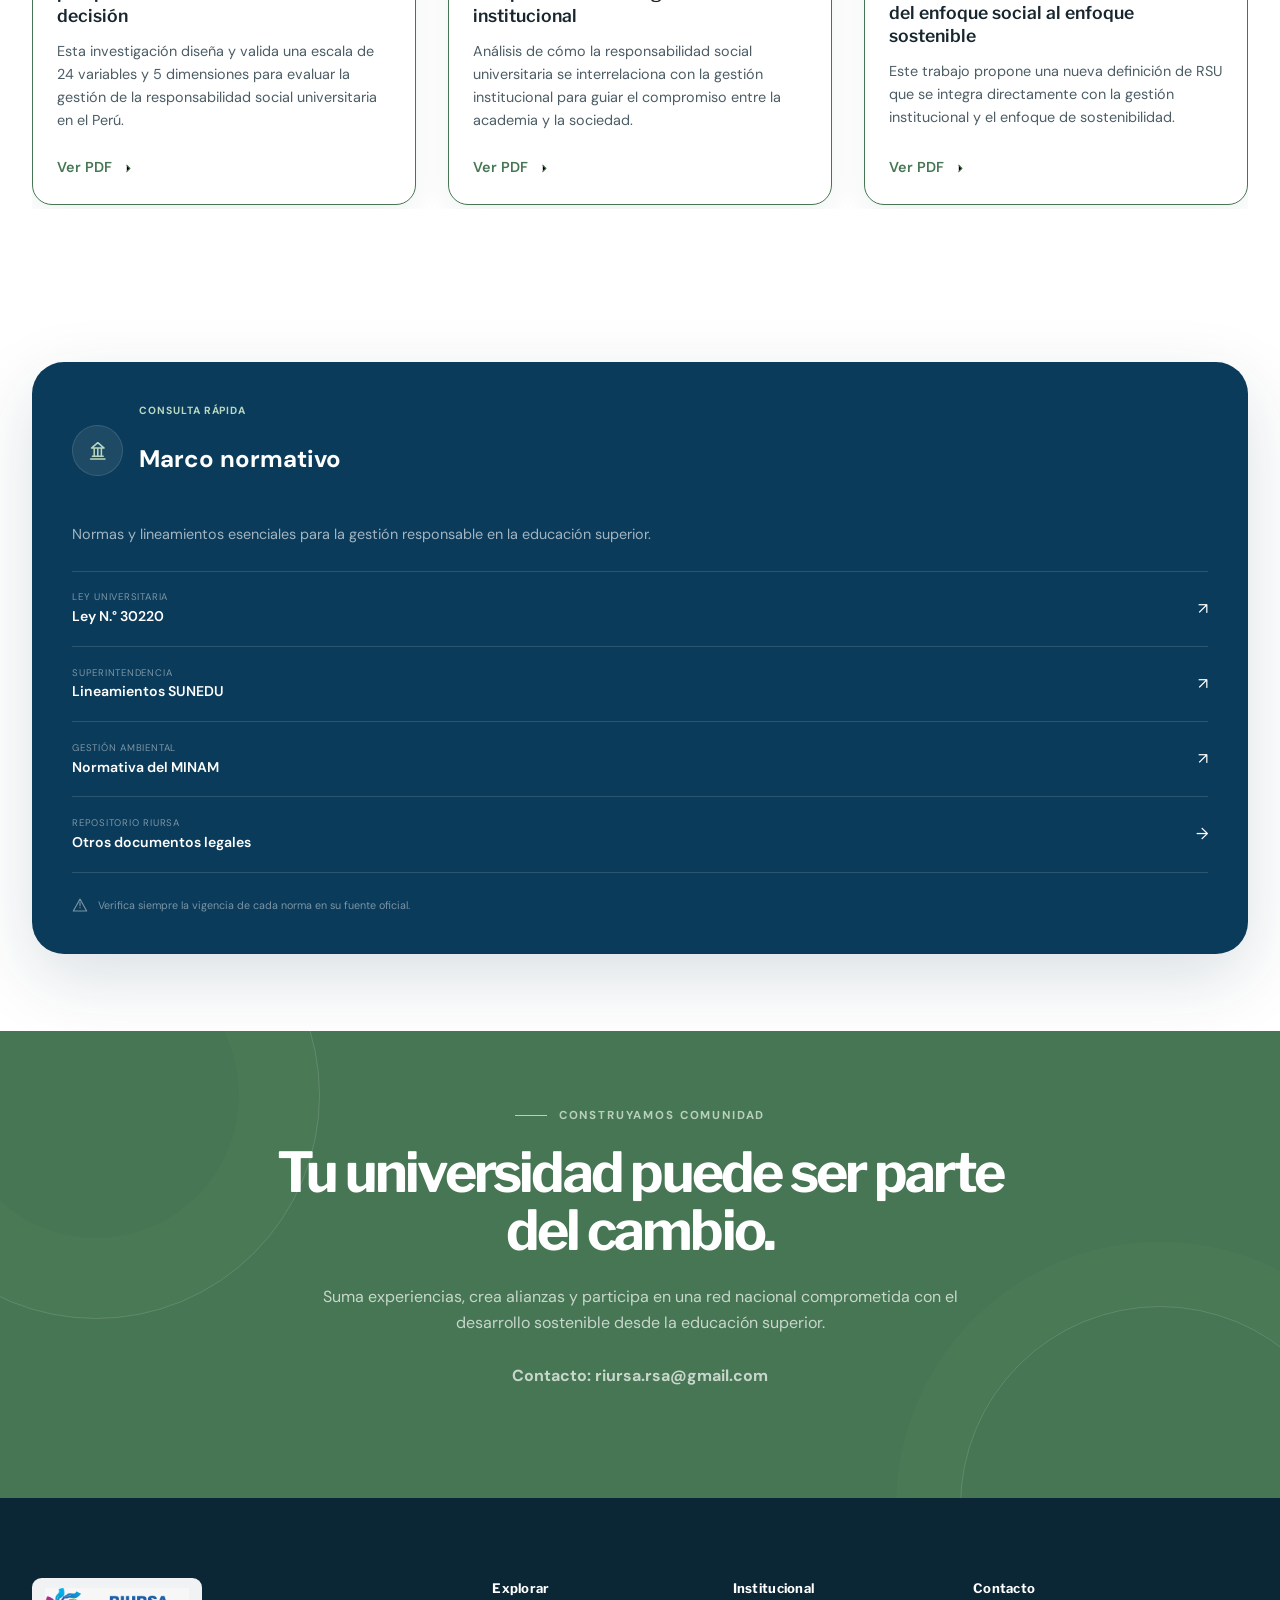
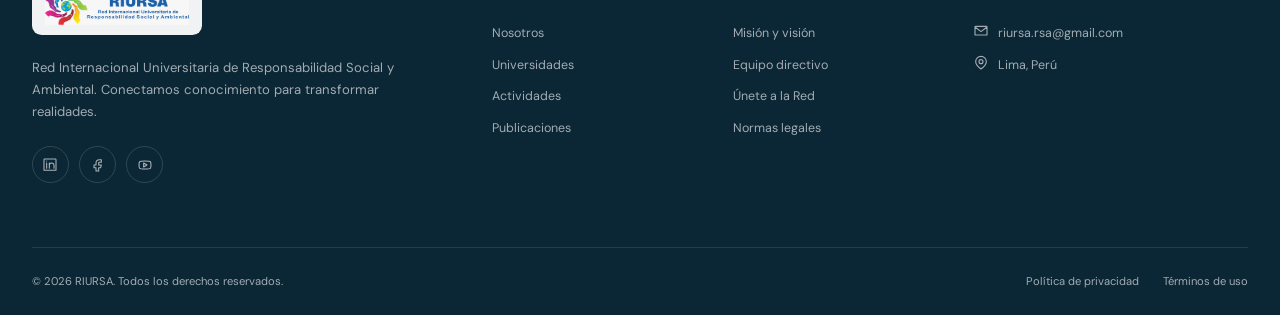
==== commit 1834719d: "Remove 'Normas legales' link from index.html Removed 'Normas legales' link from navigation." ====
--- a/index.html
+++ b/index.html
@@ -47,7 +47,6 @@
           <a class="nav-link" href="#actividades">Actividades</a>
           <a class="nav-link" href="#publicaciones" data-page="publicaciones">Publicaciones</a>
           <a class="nav-link is-active" href="galeria.html" aria-current="page">Galería</a>
-          <a class="nav-link" href="#normas">Normas legales</a>
           <a class="nav-link" href="#contacto">Contacto</a>
           <a class="button button--small button--primary nav-cta" href="#unete">
             Únete a la Red
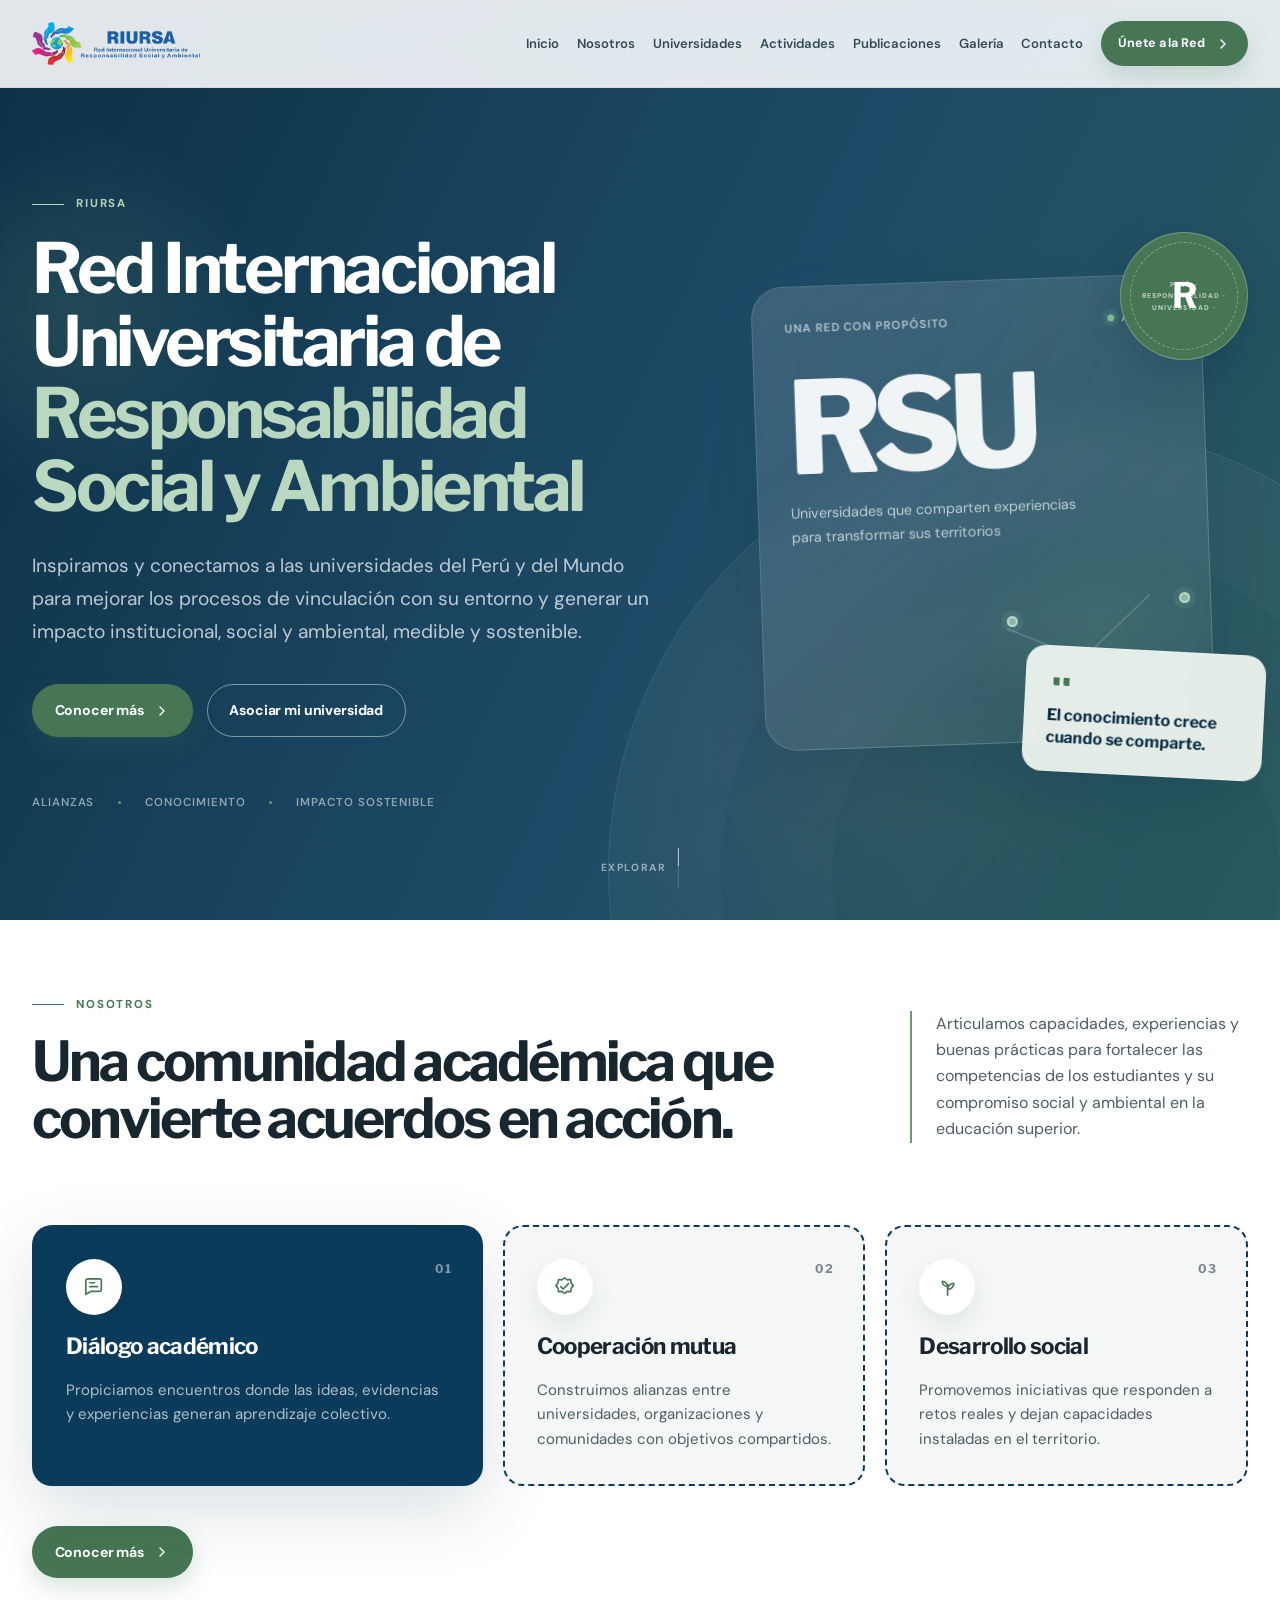
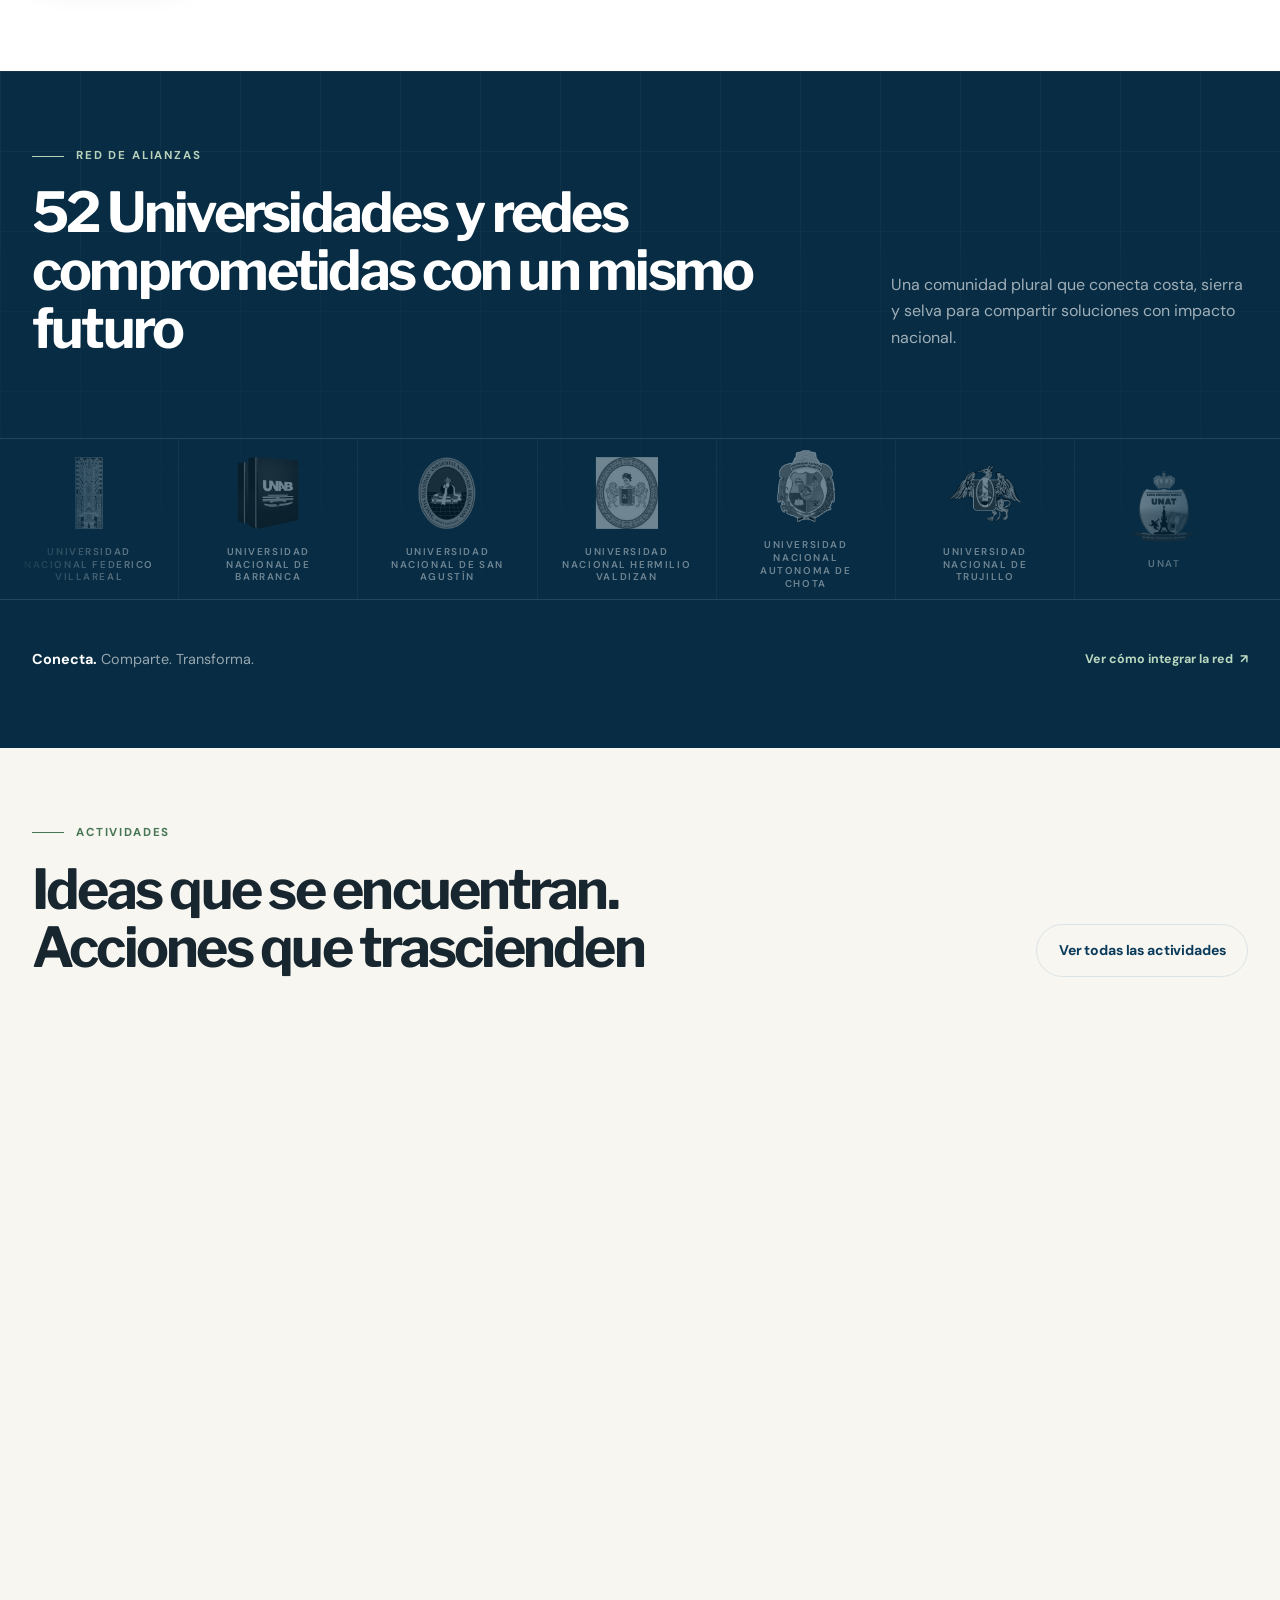
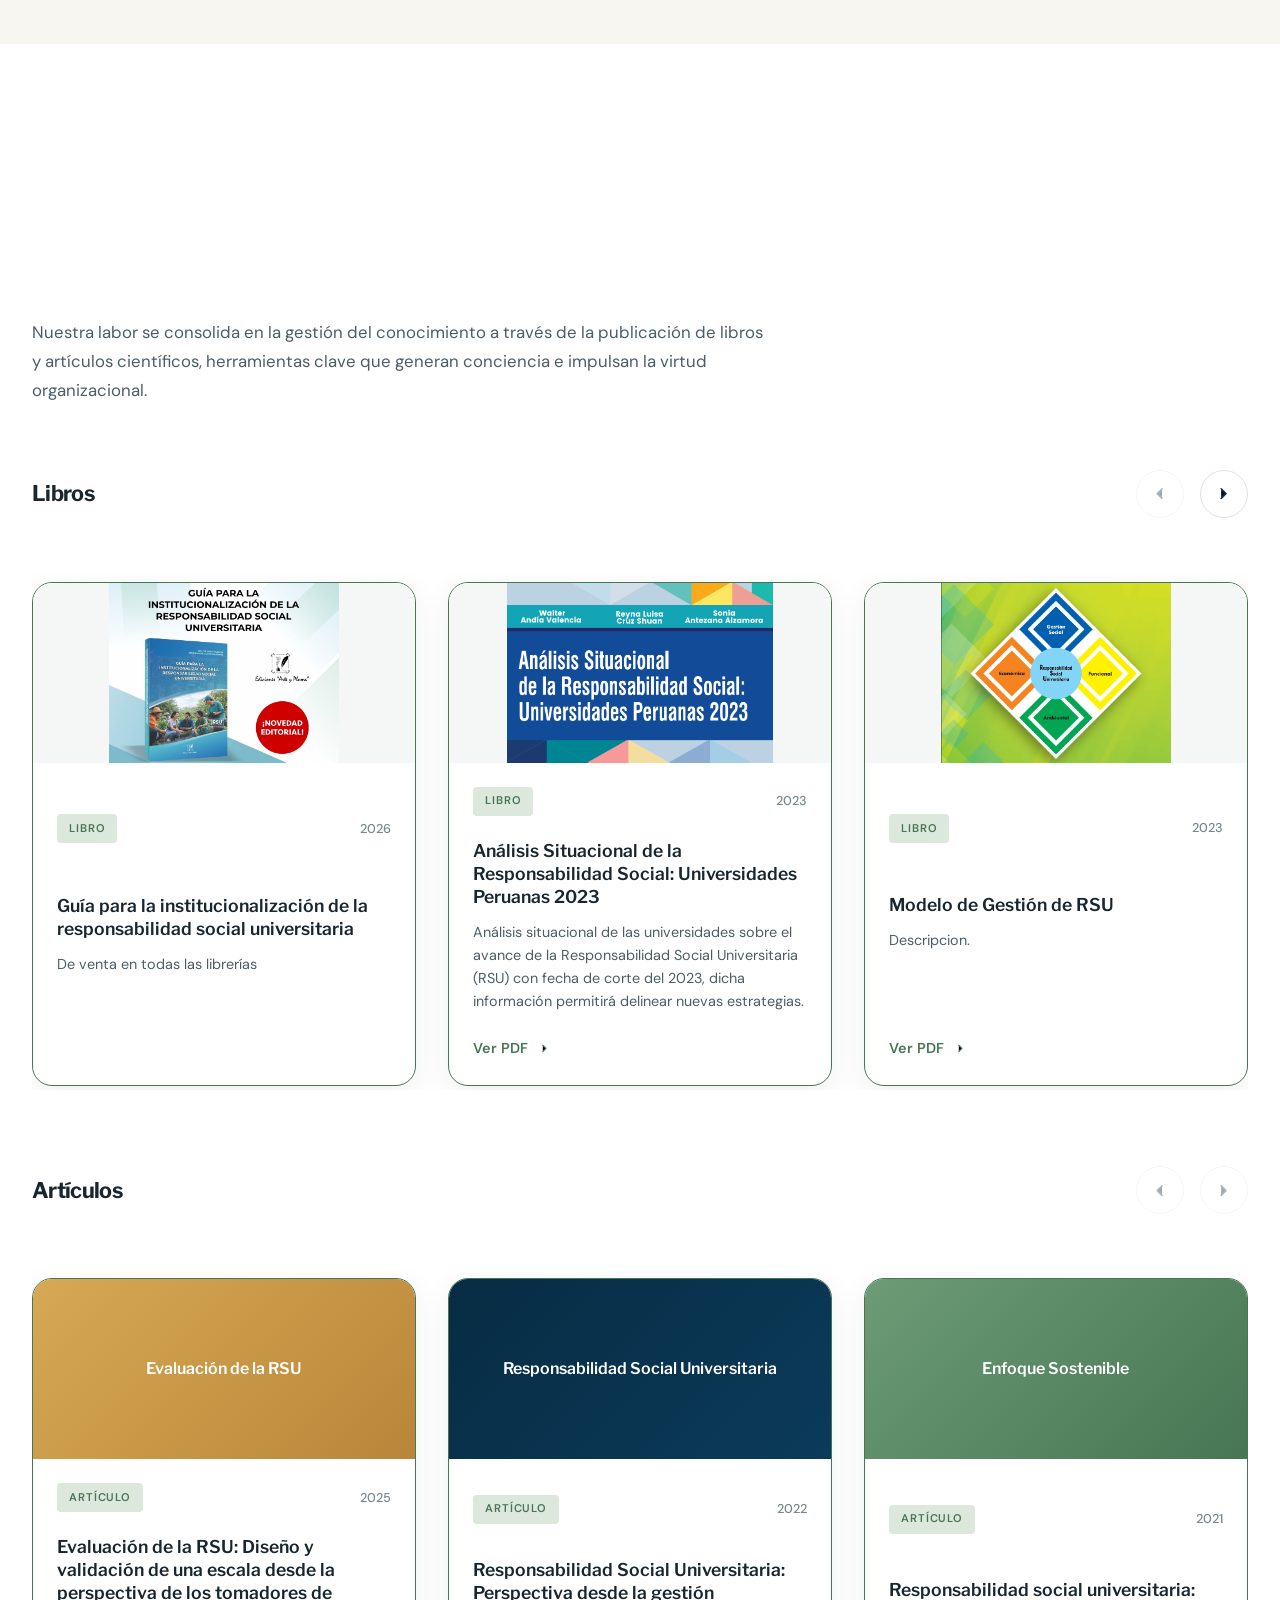
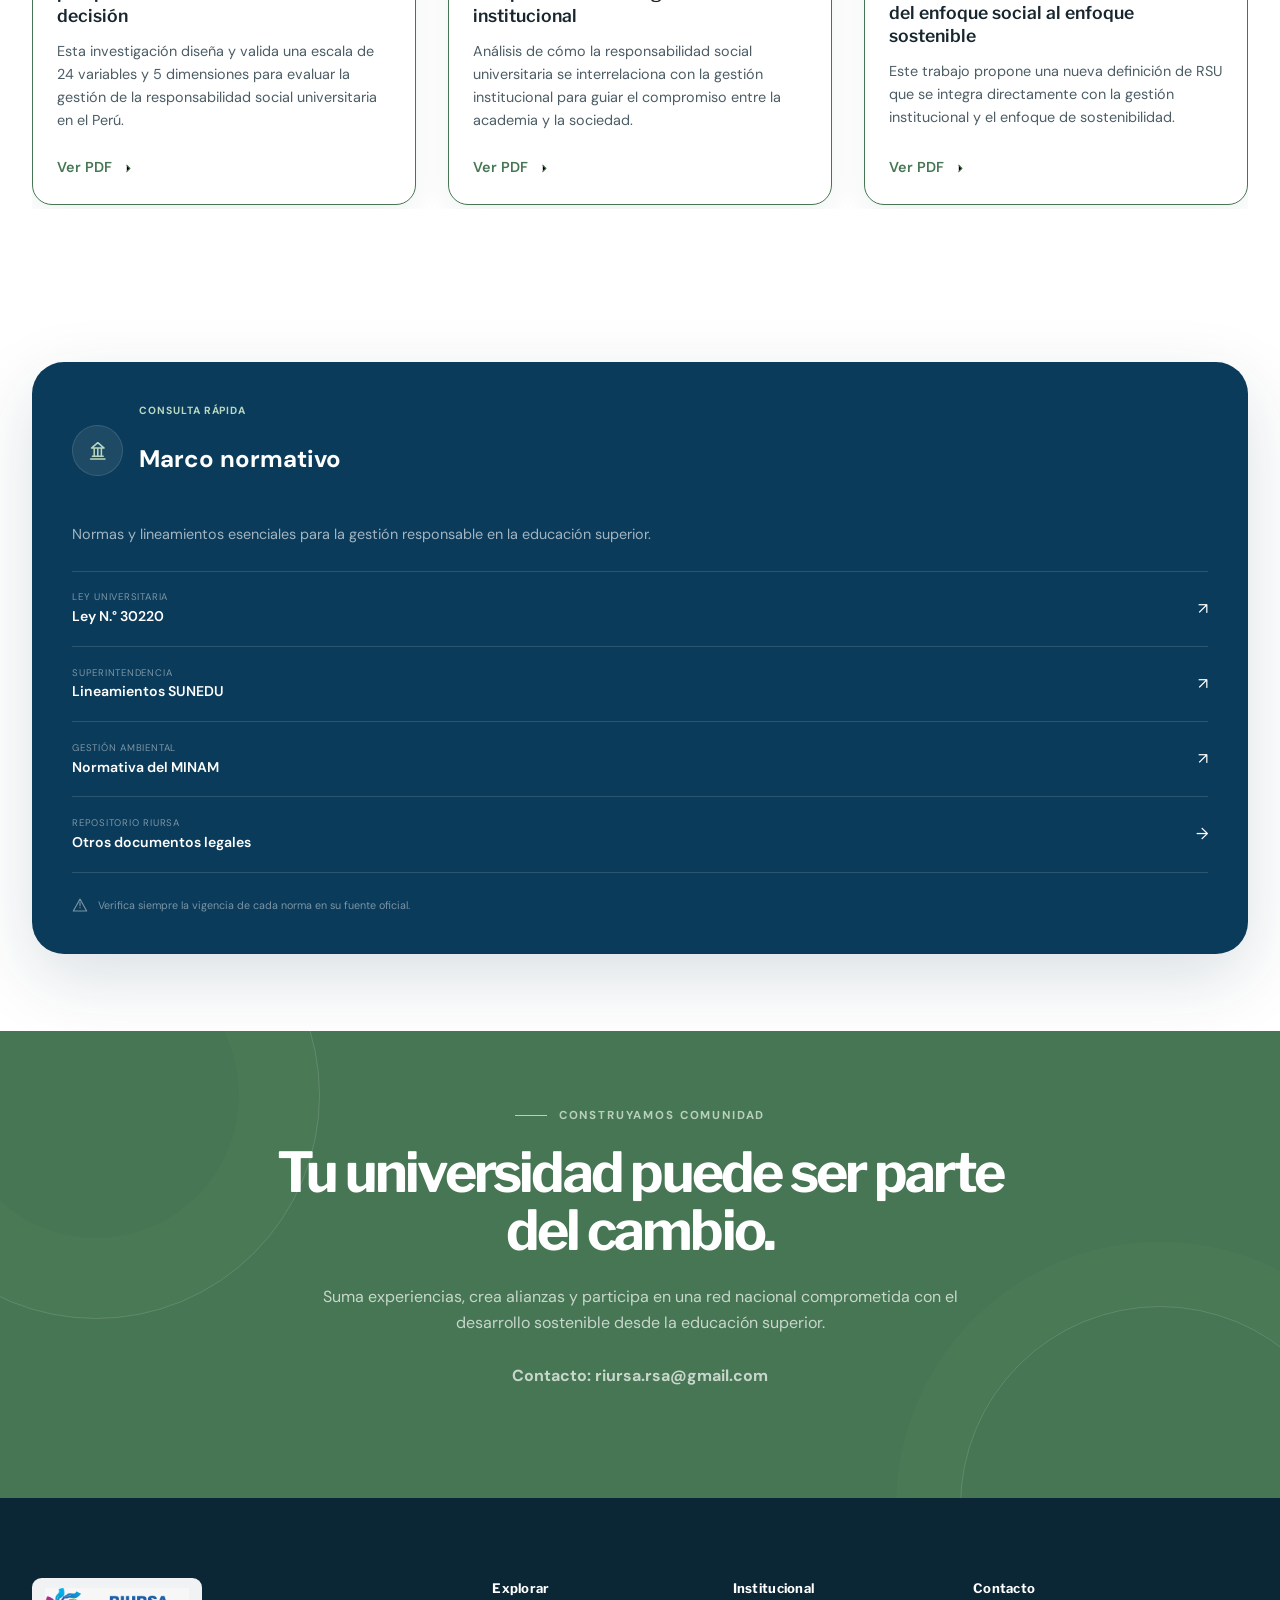
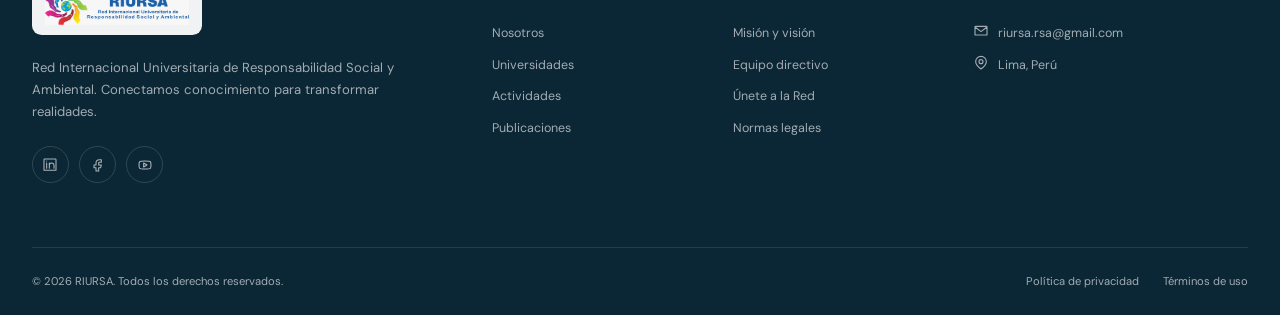
==== commit bcbb3e13: "Change link from galeria.html to nosotros.html" ====
--- a/index.html
+++ b/index.html
@@ -179,7 +179,7 @@
 
           <p style="margin-top: 2.5rem;">
             
-            <a class="button button--primary" href="galeria.html">
+            <a class="button button--primary" href="nosotros.html">
                 Conocer más
                 <svg aria-hidden="true" viewBox="0 0 24 24">
                   <path d="m9 18 6-6-6-6" />
